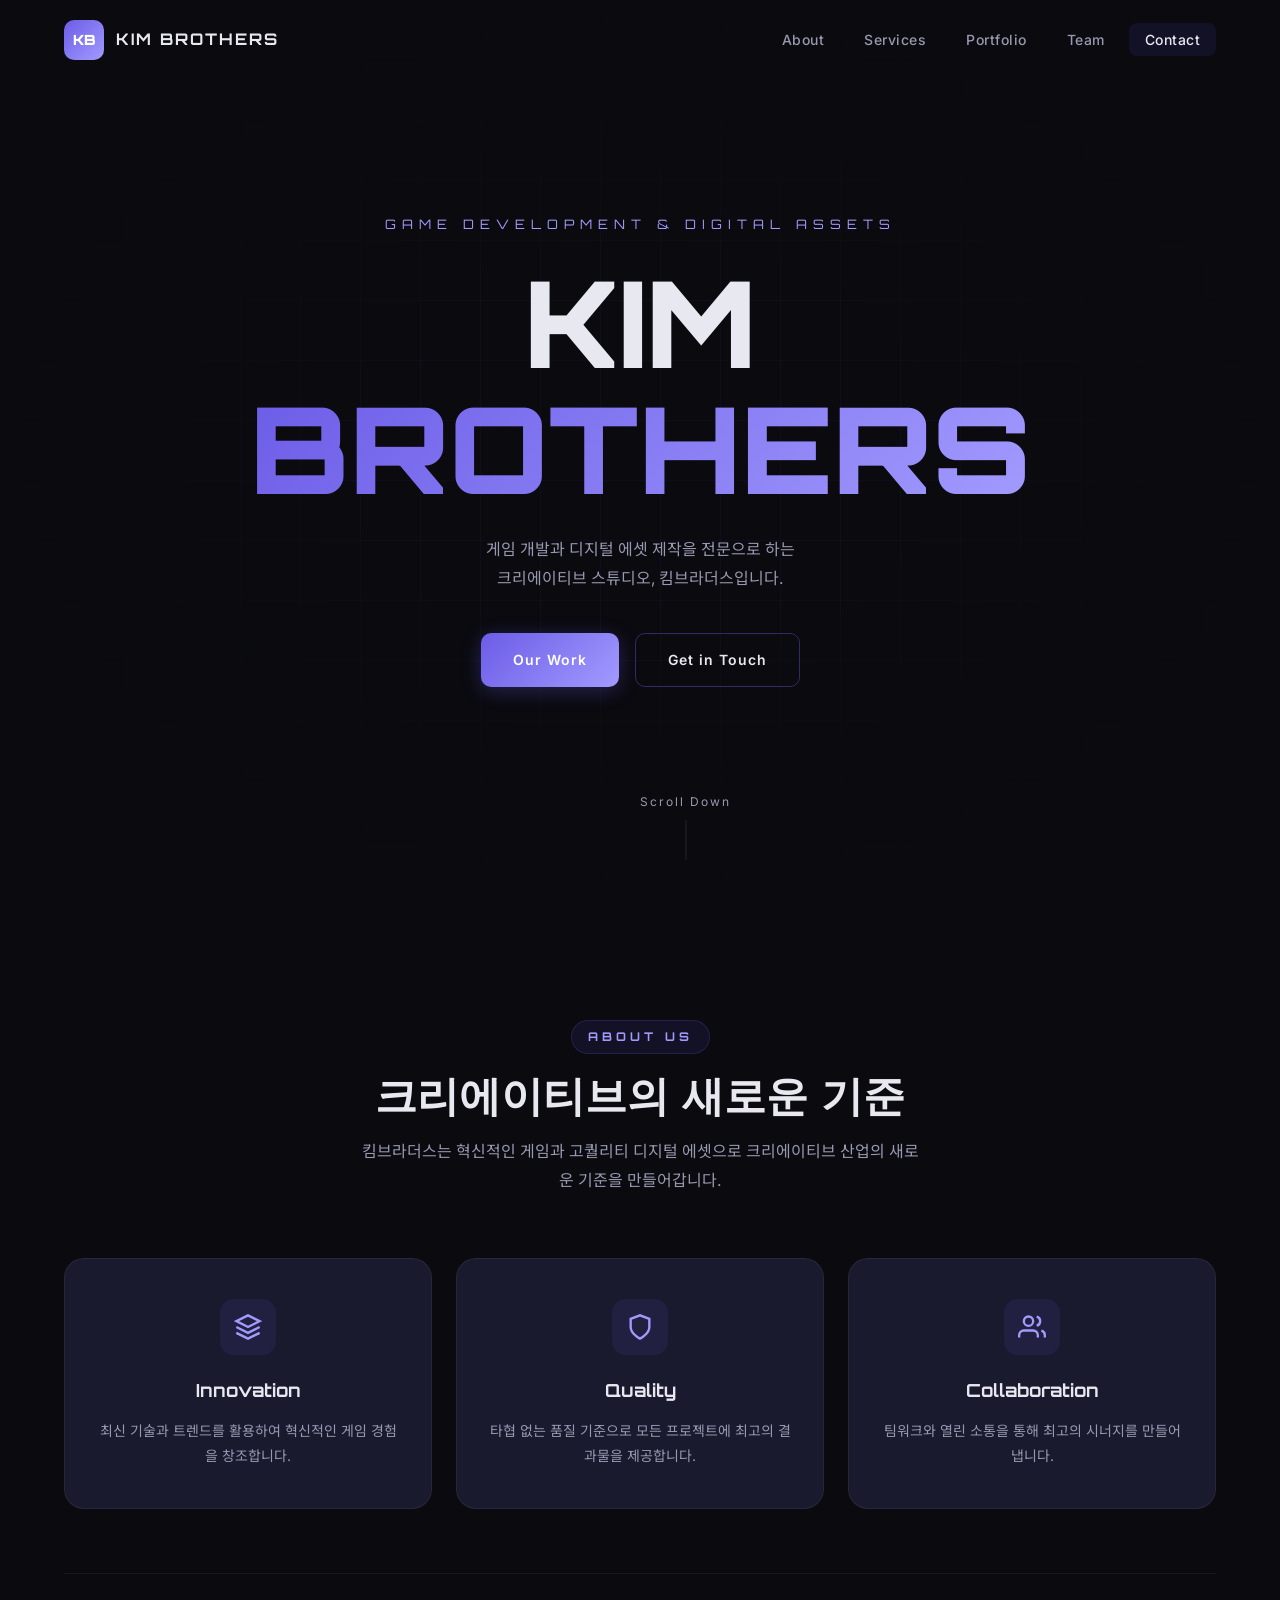
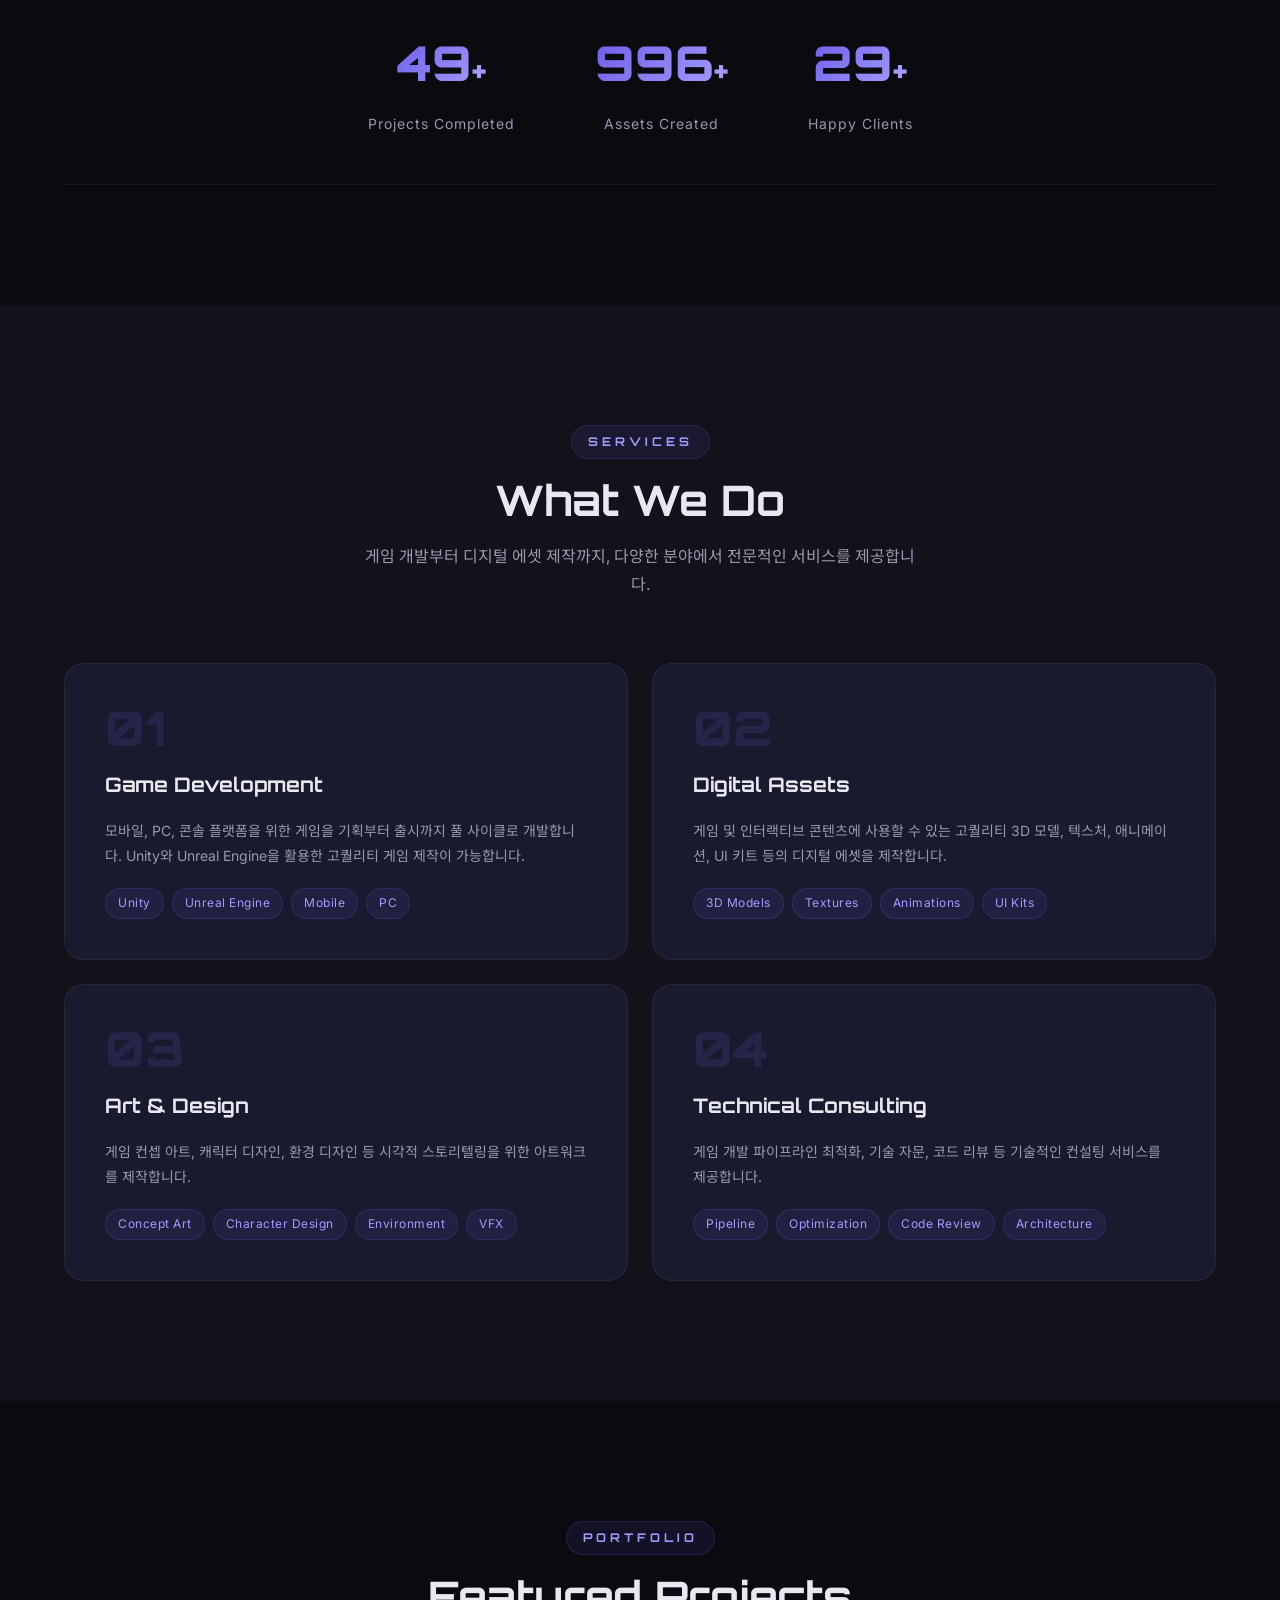
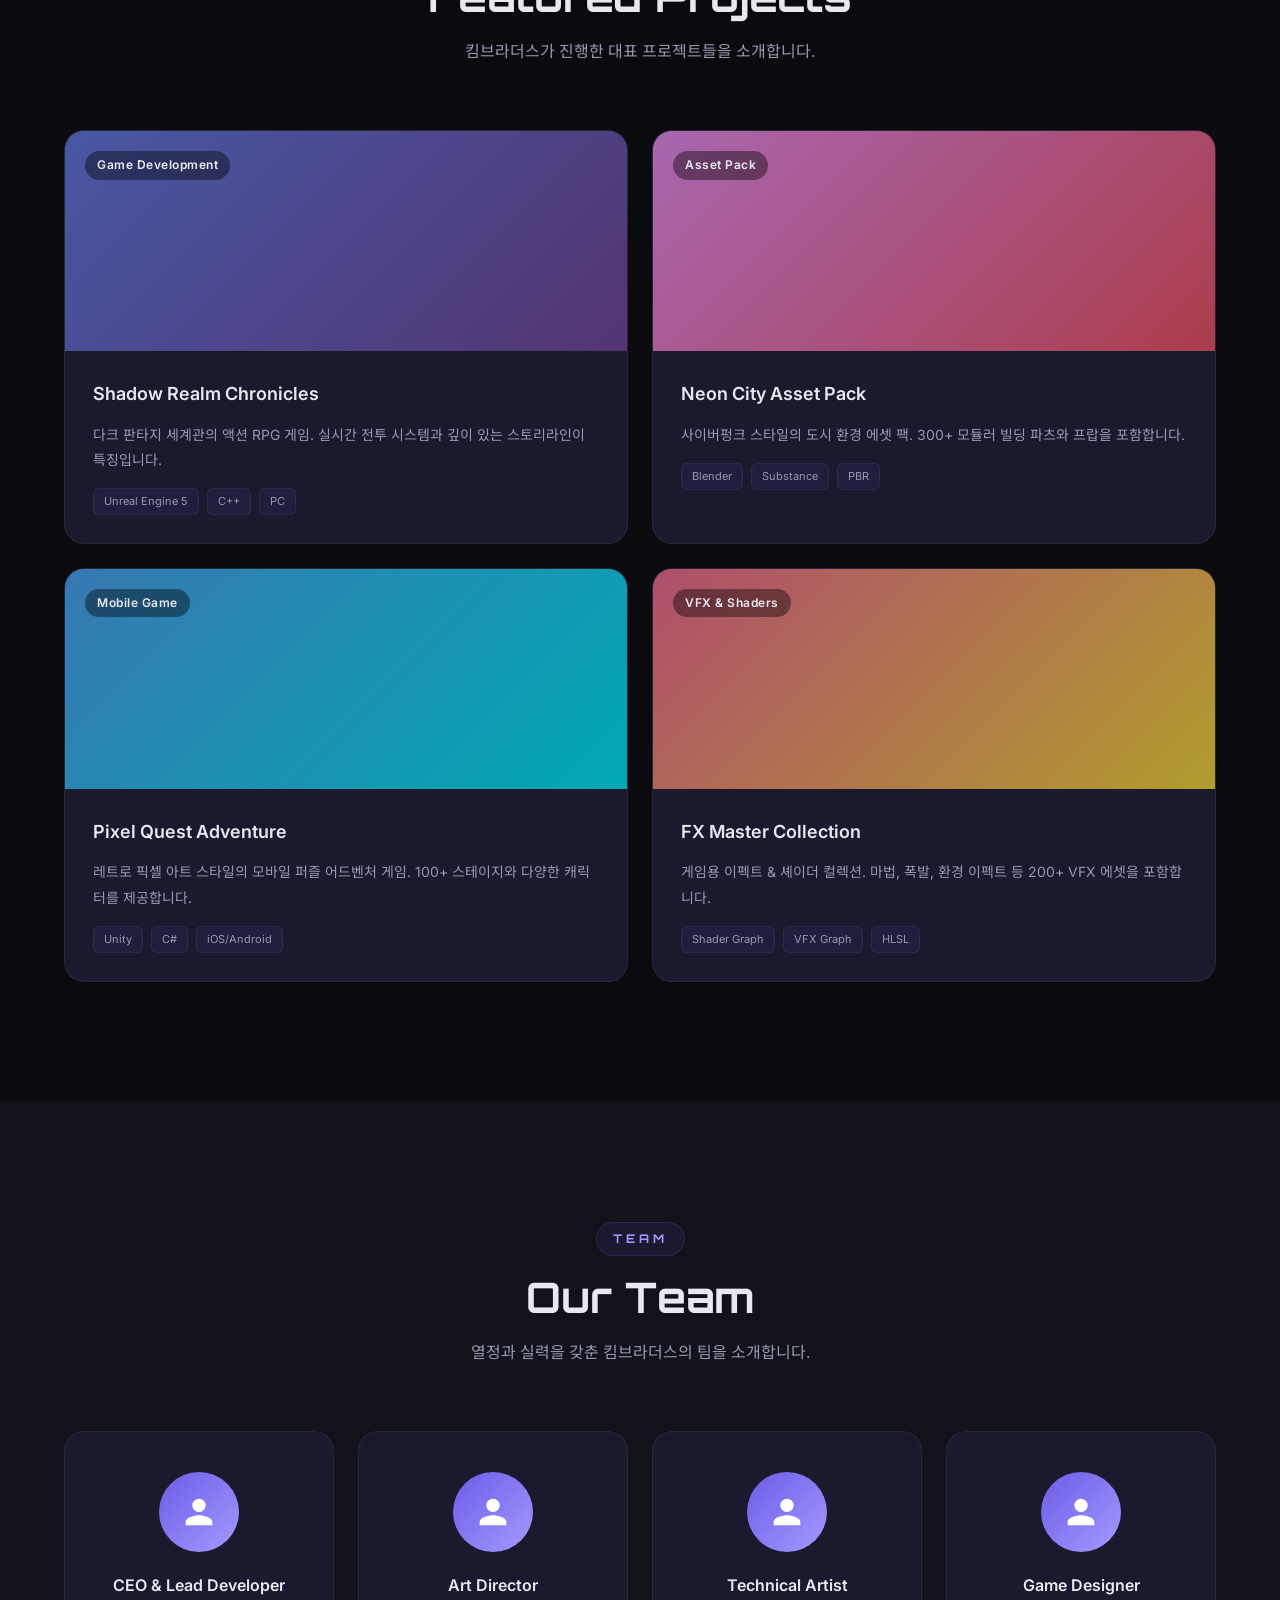
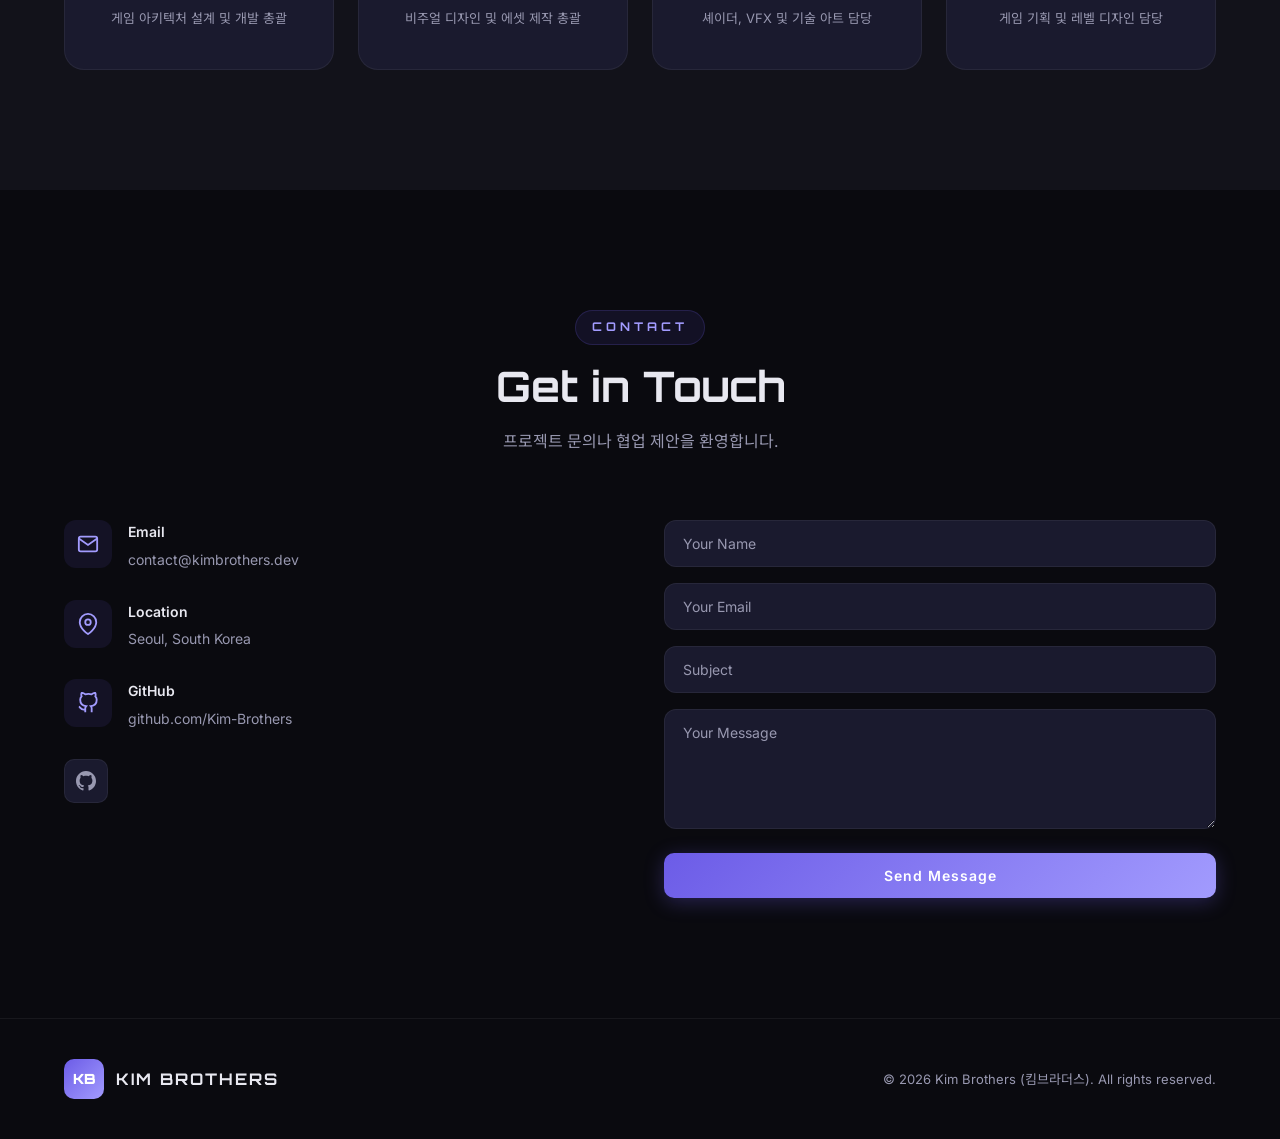
==== index.html @ 13356c89 "Initial commit: Kim Brothers company website Static website for Cloudflare Pages featuring hero, abo" ====
<!DOCTYPE html>
<html lang="ko">
<head>
    <meta charset="UTF-8">
    <meta name="viewport" content="width=device-width, initial-scale=1.0">
    <title>Kim Brothers | 킴브라더스 - Game Development & Digital Assets</title>
    <meta name="description" content="킴브라더스는 게임 개발과 디지털 에셋을 전문으로 하는 크리에이티브 스튜디오입니다.">
    <link rel="stylesheet" href="styles.css">
    <link rel="preconnect" href="https://fonts.googleapis.com">
    <link rel="preconnect" href="https://fonts.gstatic.com" crossorigin>
    <link href="https://fonts.googleapis.com/css2?family=Orbitron:wght@400;700;900&family=Noto+Sans+KR:wght@300;400;500;700&family=Inter:wght@300;400;500;600;700&display=swap" rel="stylesheet">
</head>
<body>
    <!-- Navigation -->
    <nav class="navbar" id="navbar">
        <div class="nav-container">
            <a href="#hero" class="nav-logo">
                <span class="logo-icon">KB</span>
                <span class="logo-text">KIM BROTHERS</span>
            </a>
            <ul class="nav-menu" id="nav-menu">
                <li><a href="#about" class="nav-link">About</a></li>
                <li><a href="#services" class="nav-link">Services</a></li>
                <li><a href="#portfolio" class="nav-link">Portfolio</a></li>
                <li><a href="#team" class="nav-link">Team</a></li>
                <li><a href="#contact" class="nav-link">Contact</a></li>
            </ul>
            <button class="nav-toggle" id="nav-toggle" aria-label="Toggle menu">
                <span></span>
                <span></span>
                <span></span>
            </button>
        </div>
    </nav>

    <!-- Hero Section -->
    <section class="hero" id="hero">
        <div class="hero-bg">
            <div class="hero-particles" id="particles"></div>
            <div class="hero-grid"></div>
        </div>
        <div class="hero-content">
            <p class="hero-subtitle">GAME DEVELOPMENT & DIGITAL ASSETS</p>
            <h1 class="hero-title">
                <span class="hero-title-line">KIM</span>
                <span class="hero-title-line accent">BROTHERS</span>
            </h1>
            <p class="hero-desc">게임 개발과 디지털 에셋 제작을 전문으로 하는<br>크리에이티브 스튜디오, 킴브라더스입니다.</p>
            <div class="hero-actions">
                <a href="#portfolio" class="btn btn-primary">Our Work</a>
                <a href="#contact" class="btn btn-outline">Get in Touch</a>
            </div>
        </div>
        <div class="hero-scroll">
            <span>Scroll Down</span>
            <div class="scroll-indicator"></div>
        </div>
    </section>

    <!-- About Section -->
    <section class="section about" id="about">
        <div class="container">
            <div class="section-header">
                <span class="section-tag">ABOUT US</span>
                <h2 class="section-title">크리에이티브의 새로운 기준</h2>
                <p class="section-desc">킴브라더스는 혁신적인 게임과 고퀄리티 디지털 에셋으로 크리에이티브 산업의 새로운 기준을 만들어갑니다.</p>
            </div>
            <div class="about-grid">
                <div class="about-card reveal">
                    <div class="about-icon">
                        <svg viewBox="0 0 24 24" fill="none" stroke="currentColor" stroke-width="2"><path d="M12 2L2 7l10 5 10-5-10-5zM2 17l10 5 10-5M2 12l10 5 10-5"/></svg>
                    </div>
                    <h3>Innovation</h3>
                    <p>최신 기술과 트렌드를 활용하여 혁신적인 게임 경험을 창조합니다.</p>
                </div>
                <div class="about-card reveal">
                    <div class="about-icon">
                        <svg viewBox="0 0 24 24" fill="none" stroke="currentColor" stroke-width="2"><path d="M12 22s8-4 8-10V5l-8-3-8 3v7c0 6 8 10 8 10z"/></svg>
                    </div>
                    <h3>Quality</h3>
                    <p>타협 없는 품질 기준으로 모든 프로젝트에 최고의 결과물을 제공합니다.</p>
                </div>
                <div class="about-card reveal">
                    <div class="about-icon">
                        <svg viewBox="0 0 24 24" fill="none" stroke="currentColor" stroke-width="2"><path d="M17 21v-2a4 4 0 0 0-4-4H5a4 4 0 0 0-4 4v2"/><circle cx="9" cy="7" r="4"/><path d="M23 21v-2a4 4 0 0 0-3-3.87"/><path d="M16 3.13a4 4 0 0 1 0 7.75"/></svg>
                    </div>
                    <h3>Collaboration</h3>
                    <p>팀워크와 열린 소통을 통해 최고의 시너지를 만들어냅니다.</p>
                </div>
            </div>
            <div class="about-stats reveal">
                <div class="stat">
                    <span class="stat-number" data-target="50">0</span><span class="stat-suffix">+</span>
                    <span class="stat-label">Projects Completed</span>
                </div>
                <div class="stat">
                    <span class="stat-number" data-target="1000">0</span><span class="stat-suffix">+</span>
                    <span class="stat-label">Assets Created</span>
                </div>
                <div class="stat">
                    <span class="stat-number" data-target="30">0</span><span class="stat-suffix">+</span>
                    <span class="stat-label">Happy Clients</span>
                </div>
            </div>
        </div>
    </section>

    <!-- Services Section -->
    <section class="section services" id="services">
        <div class="container">
            <div class="section-header">
                <span class="section-tag">SERVICES</span>
                <h2 class="section-title">What We Do</h2>
                <p class="section-desc">게임 개발부터 디지털 에셋 제작까지, 다양한 분야에서 전문적인 서비스를 제공합니다.</p>
            </div>
            <div class="services-grid">
                <div class="service-card reveal">
                    <div class="service-number">01</div>
                    <h3>Game Development</h3>
                    <p>모바일, PC, 콘솔 플랫폼을 위한 게임을 기획부터 출시까지 풀 사이클로 개발합니다. Unity와 Unreal Engine을 활용한 고퀄리티 게임 제작이 가능합니다.</p>
                    <ul class="service-tags">
                        <li>Unity</li>
                        <li>Unreal Engine</li>
                        <li>Mobile</li>
                        <li>PC</li>
                    </ul>
                </div>
                <div class="service-card reveal">
                    <div class="service-number">02</div>
                    <h3>Digital Assets</h3>
                    <p>게임 및 인터랙티브 콘텐츠에 사용할 수 있는 고퀄리티 3D 모델, 텍스처, 애니메이션, UI 키트 등의 디지털 에셋을 제작합니다.</p>
                    <ul class="service-tags">
                        <li>3D Models</li>
                        <li>Textures</li>
                        <li>Animations</li>
                        <li>UI Kits</li>
                    </ul>
                </div>
                <div class="service-card reveal">
                    <div class="service-number">03</div>
                    <h3>Art & Design</h3>
                    <p>게임 컨셉 아트, 캐릭터 디자인, 환경 디자인 등 시각적 스토리텔링을 위한 아트워크를 제작합니다.</p>
                    <ul class="service-tags">
                        <li>Concept Art</li>
                        <li>Character Design</li>
                        <li>Environment</li>
                        <li>VFX</li>
                    </ul>
                </div>
                <div class="service-card reveal">
                    <div class="service-number">04</div>
                    <h3>Technical Consulting</h3>
                    <p>게임 개발 파이프라인 최적화, 기술 자문, 코드 리뷰 등 기술적인 컨설팅 서비스를 제공합니다.</p>
                    <ul class="service-tags">
                        <li>Pipeline</li>
                        <li>Optimization</li>
                        <li>Code Review</li>
                        <li>Architecture</li>
                    </ul>
                </div>
            </div>
        </div>
    </section>

    <!-- Portfolio Section -->
    <section class="section portfolio" id="portfolio">
        <div class="container">
            <div class="section-header">
                <span class="section-tag">PORTFOLIO</span>
                <h2 class="section-title">Featured Projects</h2>
                <p class="section-desc">킴브라더스가 진행한 대표 프로젝트들을 소개합니다.</p>
            </div>
            <div class="portfolio-grid">
                <div class="portfolio-card reveal">
                    <div class="portfolio-image" style="background: linear-gradient(135deg, #667eea 0%, #764ba2 100%);">
                        <div class="portfolio-overlay">
                            <span class="portfolio-category">Game Development</span>
                        </div>
                    </div>
                    <div class="portfolio-info">
                        <h3>Shadow Realm Chronicles</h3>
                        <p>다크 판타지 세계관의 액션 RPG 게임. 실시간 전투 시스템과 깊이 있는 스토리라인이 특징입니다.</p>
                        <div class="portfolio-tech">
                            <span>Unreal Engine 5</span>
                            <span>C++</span>
                            <span>PC</span>
                        </div>
                    </div>
                </div>
                <div class="portfolio-card reveal">
                    <div class="portfolio-image" style="background: linear-gradient(135deg, #f093fb 0%, #f5576c 100%);">
                        <div class="portfolio-overlay">
                            <span class="portfolio-category">Asset Pack</span>
                        </div>
                    </div>
                    <div class="portfolio-info">
                        <h3>Neon City Asset Pack</h3>
                        <p>사이버펑크 스타일의 도시 환경 에셋 팩. 300+ 모듈러 빌딩 파츠와 프랍을 포함합니다.</p>
                        <div class="portfolio-tech">
                            <span>Blender</span>
                            <span>Substance</span>
                            <span>PBR</span>
                        </div>
                    </div>
                </div>
                <div class="portfolio-card reveal">
                    <div class="portfolio-image" style="background: linear-gradient(135deg, #4facfe 0%, #00f2fe 100%);">
                        <div class="portfolio-overlay">
                            <span class="portfolio-category">Mobile Game</span>
                        </div>
                    </div>
                    <div class="portfolio-info">
                        <h3>Pixel Quest Adventure</h3>
                        <p>레트로 픽셀 아트 스타일의 모바일 퍼즐 어드벤처 게임. 100+ 스테이지와 다양한 캐릭터를 제공합니다.</p>
                        <div class="portfolio-tech">
                            <span>Unity</span>
                            <span>C#</span>
                            <span>iOS/Android</span>
                        </div>
                    </div>
                </div>
                <div class="portfolio-card reveal">
                    <div class="portfolio-image" style="background: linear-gradient(135deg, #fa709a 0%, #fee140 100%);">
                        <div class="portfolio-overlay">
                            <span class="portfolio-category">VFX & Shaders</span>
                        </div>
                    </div>
                    <div class="portfolio-info">
                        <h3>FX Master Collection</h3>
                        <p>게임용 이펙트 & 셰이더 컬렉션. 마법, 폭발, 환경 이펙트 등 200+ VFX 에셋을 포함합니다.</p>
                        <div class="portfolio-tech">
                            <span>Shader Graph</span>
                            <span>VFX Graph</span>
                            <span>HLSL</span>
                        </div>
                    </div>
                </div>
            </div>
        </div>
    </section>

    <!-- Team Section -->
    <section class="section team" id="team">
        <div class="container">
            <div class="section-header">
                <span class="section-tag">TEAM</span>
                <h2 class="section-title">Our Team</h2>
                <p class="section-desc">열정과 실력을 갖춘 킴브라더스의 팀을 소개합니다.</p>
            </div>
            <div class="team-grid">
                <div class="team-card reveal">
                    <div class="team-avatar">
                        <div class="avatar-placeholder">
                            <svg viewBox="0 0 24 24" fill="currentColor"><path d="M12 12c2.21 0 4-1.79 4-4s-1.79-4-4-4-4 1.79-4 4 1.79 4 4 4zm0 2c-2.67 0-8 1.34-8 4v2h16v-2c0-2.66-5.33-4-8-4z"/></svg>
                        </div>
                    </div>
                    <h3>CEO & Lead Developer</h3>
                    <p class="team-role">게임 아키텍처 설계 및 개발 총괄</p>
                </div>
                <div class="team-card reveal">
                    <div class="team-avatar">
                        <div class="avatar-placeholder">
                            <svg viewBox="0 0 24 24" fill="currentColor"><path d="M12 12c2.21 0 4-1.79 4-4s-1.79-4-4-4-4 1.79-4 4 1.79 4 4 4zm0 2c-2.67 0-8 1.34-8 4v2h16v-2c0-2.66-5.33-4-8-4z"/></svg>
                        </div>
                    </div>
                    <h3>Art Director</h3>
                    <p class="team-role">비주얼 디자인 및 에셋 제작 총괄</p>
                </div>
                <div class="team-card reveal">
                    <div class="team-avatar">
                        <div class="avatar-placeholder">
                            <svg viewBox="0 0 24 24" fill="currentColor"><path d="M12 12c2.21 0 4-1.79 4-4s-1.79-4-4-4-4 1.79-4 4 1.79 4 4 4zm0 2c-2.67 0-8 1.34-8 4v2h16v-2c0-2.66-5.33-4-8-4z"/></svg>
                        </div>
                    </div>
                    <h3>Technical Artist</h3>
                    <p class="team-role">셰이더, VFX 및 기술 아트 담당</p>
                </div>
                <div class="team-card reveal">
                    <div class="team-avatar">
                        <div class="avatar-placeholder">
                            <svg viewBox="0 0 24 24" fill="currentColor"><path d="M12 12c2.21 0 4-1.79 4-4s-1.79-4-4-4-4 1.79-4 4 1.79 4 4 4zm0 2c-2.67 0-8 1.34-8 4v2h16v-2c0-2.66-5.33-4-8-4z"/></svg>
                        </div>
                    </div>
                    <h3>Game Designer</h3>
                    <p class="team-role">게임 기획 및 레벨 디자인 담당</p>
                </div>
            </div>
        </div>
    </section>

    <!-- Contact Section -->
    <section class="section contact" id="contact">
        <div class="container">
            <div class="section-header">
                <span class="section-tag">CONTACT</span>
                <h2 class="section-title">Get in Touch</h2>
                <p class="section-desc">프로젝트 문의나 협업 제안을 환영합니다.</p>
            </div>
            <div class="contact-grid">
                <div class="contact-info reveal">
                    <div class="contact-item">
                        <div class="contact-icon">
                            <svg viewBox="0 0 24 24" fill="none" stroke="currentColor" stroke-width="2"><path d="M4 4h16c1.1 0 2 .9 2 2v12c0 1.1-.9 2-2 2H4c-1.1 0-2-.9-2-2V6c0-1.1.9-2 2-2z"/><polyline points="22,6 12,13 2,6"/></svg>
                        </div>
                        <div>
                            <h4>Email</h4>
                            <p>contact@kimbrothers.dev</p>
                        </div>
                    </div>
                    <div class="contact-item">
                        <div class="contact-icon">
                            <svg viewBox="0 0 24 24" fill="none" stroke="currentColor" stroke-width="2"><path d="M21 10c0 7-9 13-9 13s-9-6-9-13a9 9 0 0 1 18 0z"/><circle cx="12" cy="10" r="3"/></svg>
                        </div>
                        <div>
                            <h4>Location</h4>
                            <p>Seoul, South Korea</p>
                        </div>
                    </div>
                    <div class="contact-item">
                        <div class="contact-icon">
                            <svg viewBox="0 0 24 24" fill="none" stroke="currentColor" stroke-width="2"><path d="M9 19c-5 1.5-5-2.5-7-3m14 6v-3.87a3.37 3.37 0 0 0-.94-2.61c3.14-.35 6.44-1.54 6.44-7A5.44 5.44 0 0 0 20 4.77 5.07 5.07 0 0 0 19.91 1S18.73.65 16 2.48a13.38 13.38 0 0 0-7 0C6.27.65 5.09 1 5.09 1A5.07 5.07 0 0 0 5 4.77a5.44 5.44 0 0 0-1.5 3.78c0 5.42 3.3 6.61 6.44 7A3.37 3.37 0 0 0 9 18.13V22"/></svg>
                        </div>
                        <div>
                            <h4>GitHub</h4>
                            <p>github.com/Kim-Brothers</p>
                        </div>
                    </div>
                    <div class="contact-socials">
                        <a href="https://github.com/Kim-Brothers" target="_blank" rel="noopener noreferrer" class="social-link" aria-label="GitHub">
                            <svg viewBox="0 0 24 24" fill="currentColor"><path d="M12 0c-6.626 0-12 5.373-12 12 0 5.302 3.438 9.8 8.207 11.387.599.111.793-.261.793-.577v-2.234c-3.338.726-4.033-1.416-4.033-1.416-.546-1.387-1.333-1.756-1.333-1.756-1.089-.745.083-.729.083-.729 1.205.084 1.839 1.237 1.839 1.237 1.07 1.834 2.807 1.304 3.492.997.107-.775.418-1.305.762-1.604-2.665-.305-5.467-1.334-5.467-5.931 0-1.311.469-2.381 1.236-3.221-.124-.303-.535-1.524.117-3.176 0 0 1.008-.322 3.301 1.23.957-.266 1.983-.399 3.003-.404 1.02.005 2.047.138 3.006.404 2.291-1.552 3.297-1.23 3.297-1.23.653 1.653.242 2.874.118 3.176.77.84 1.235 1.911 1.235 3.221 0 4.609-2.807 5.624-5.479 5.921.43.372.823 1.102.823 2.222v3.293c0 .319.192.694.801.576 4.765-1.589 8.199-6.086 8.199-11.386 0-6.627-5.373-12-12-12z"/></svg>
                        </a>
                    </div>
                </div>
                <form class="contact-form reveal" id="contact-form">
                    <div class="form-group">
                        <input type="text" id="name" placeholder="Your Name" required>
                    </div>
                    <div class="form-group">
                        <input type="email" id="email" placeholder="Your Email" required>
                    </div>
                    <div class="form-group">
                        <input type="text" id="subject" placeholder="Subject">
                    </div>
                    <div class="form-group">
                        <textarea id="message" rows="5" placeholder="Your Message" required></textarea>
                    </div>
                    <button type="submit" class="btn btn-primary btn-full">Send Message</button>
                </form>
            </div>
        </div>
    </section>

    <!-- Footer -->
    <footer class="footer">
        <div class="container">
            <div class="footer-content">
                <div class="footer-brand">
                    <span class="logo-icon">KB</span>
                    <span class="logo-text">KIM BROTHERS</span>
                </div>
                <p class="footer-copy">&copy; 2026 Kim Brothers (킴브라더스). All rights reserved.</p>
            </div>
        </div>
    </footer>

    <script src="script.js"></script>
</body>
</html>
---- styles.css ----
/* ===== CSS Variables ===== */
:root {
    --bg-primary: #0a0a0f;
    --bg-secondary: #12121a;
    --bg-card: #1a1a2e;
    --bg-card-hover: #1f1f35;
    --text-primary: #e8e8f0;
    --text-secondary: #9898b0;
    --text-muted: #6868880;
    --accent: #6c5ce7;
    --accent-light: #a29bfe;
    --accent-glow: rgba(108, 92, 231, 0.3);
    --gradient-1: linear-gradient(135deg, #6c5ce7, #a29bfe);
    --gradient-2: linear-gradient(135deg, #fd79a8, #e17055);
    --border: rgba(255, 255, 255, 0.06);
    --border-hover: rgba(108, 92, 231, 0.4);
    --radius: 12px;
    --radius-lg: 20px;
    --transition: 0.3s cubic-bezier(0.4, 0, 0.2, 1);
    --font-display: 'Orbitron', sans-serif;
    --font-body: 'Inter', 'Noto Sans KR', sans-serif;
}

/* ===== Reset & Base ===== */
*, *::before, *::after {
    margin: 0;
    padding: 0;
    box-sizing: border-box;
}

html {
    scroll-behavior: smooth;
    scroll-padding-top: 80px;
}

body {
    font-family: var(--font-body);
    background: var(--bg-primary);
    color: var(--text-primary);
    line-height: 1.7;
    overflow-x: hidden;
    -webkit-font-smoothing: antialiased;
}

a {
    color: inherit;
    text-decoration: none;
}

ul {
    list-style: none;
}

img {
    max-width: 100%;
    display: block;
}

.container {
    max-width: 1200px;
    margin: 0 auto;
    padding: 0 24px;
}

/* ===== Navigation ===== */
.navbar {
    position: fixed;
    top: 0;
    left: 0;
    width: 100%;
    z-index: 1000;
    padding: 20px 0;
    transition: var(--transition);
}

.navbar.scrolled {
    background: rgba(10, 10, 15, 0.9);
    backdrop-filter: blur(20px);
    -webkit-backdrop-filter: blur(20px);
    padding: 12px 0;
    border-bottom: 1px solid var(--border);
}

.nav-container {
    max-width: 1200px;
    margin: 0 auto;
    padding: 0 24px;
    display: flex;
    align-items: center;
    justify-content: space-between;
}

.nav-logo {
    display: flex;
    align-items: center;
    gap: 12px;
    z-index: 1001;
}

.logo-icon {
    display: inline-flex;
    align-items: center;
    justify-content: center;
    width: 40px;
    height: 40px;
    background: var(--gradient-1);
    border-radius: 10px;
    font-family: var(--font-display);
    font-weight: 900;
    font-size: 14px;
    color: #fff;
}

.logo-text {
    font-family: var(--font-display);
    font-weight: 700;
    font-size: 16px;
    letter-spacing: 2px;
}

.nav-menu {
    display: flex;
    gap: 8px;
}

.nav-link {
    padding: 8px 16px;
    font-size: 14px;
    font-weight: 500;
    color: var(--text-secondary);
    border-radius: 8px;
    transition: var(--transition);
    letter-spacing: 0.5px;
}

.nav-link:hover,
.nav-link.active {
    color: var(--text-primary);
    background: rgba(108, 92, 231, 0.1);
}

.nav-toggle {
    display: none;
    flex-direction: column;
    gap: 5px;
    background: none;
    border: none;
    cursor: pointer;
    padding: 4px;
    z-index: 1001;
}

.nav-toggle span {
    width: 24px;
    height: 2px;
    background: var(--text-primary);
    border-radius: 2px;
    transition: var(--transition);
}

.nav-toggle.active span:nth-child(1) {
    transform: rotate(45deg) translate(5px, 5px);
}

.nav-toggle.active span:nth-child(2) {
    opacity: 0;
}

.nav-toggle.active span:nth-child(3) {
    transform: rotate(-45deg) translate(5px, -5px);
}

/* ===== Hero ===== */
.hero {
    position: relative;
    min-height: 100vh;
    display: flex;
    align-items: center;
    justify-content: center;
    overflow: hidden;
}

.hero-bg {
    position: absolute;
    inset: 0;
    z-index: 0;
}

.hero-grid {
    position: absolute;
    inset: 0;
    background-image:
        linear-gradient(rgba(108, 92, 231, 0.05) 1px, transparent 1px),
        linear-gradient(90deg, rgba(108, 92, 231, 0.05) 1px, transparent 1px);
    background-size: 60px 60px;
    mask-image: radial-gradient(ellipse at center, black 30%, transparent 70%);
    -webkit-mask-image: radial-gradient(ellipse at center, black 30%, transparent 70%);
}

.hero-particles {
    position: absolute;
    inset: 0;
}

.particle {
    position: absolute;
    width: 4px;
    height: 4px;
    background: var(--accent);
    border-radius: 50%;
    opacity: 0;
    animation: particleFloat 6s infinite;
}

@keyframes particleFloat {
    0% { opacity: 0; transform: translateY(0) scale(0); }
    20% { opacity: 0.8; transform: scale(1); }
    100% { opacity: 0; transform: translateY(-200px) scale(0); }
}

.hero-content {
    position: relative;
    z-index: 1;
    text-align: center;
    padding: 0 24px;
}

.hero-subtitle {
    font-family: var(--font-display);
    font-size: 13px;
    font-weight: 400;
    letter-spacing: 6px;
    color: var(--accent-light);
    margin-bottom: 24px;
    opacity: 0;
    animation: fadeInUp 0.8s 0.2s forwards;
}

.hero-title {
    font-family: var(--font-display);
    font-size: clamp(48px, 10vw, 120px);
    font-weight: 900;
    line-height: 1.05;
    margin-bottom: 24px;
    opacity: 0;
    animation: fadeInUp 0.8s 0.4s forwards;
}

.hero-title-line {
    display: block;
}

.hero-title-line.accent {
    background: var(--gradient-1);
    -webkit-background-clip: text;
    -webkit-text-fill-color: transparent;
    background-clip: text;
}

.hero-desc {
    font-size: 16px;
    color: var(--text-secondary);
    line-height: 1.8;
    max-width: 480px;
    margin: 0 auto 40px;
    opacity: 0;
    animation: fadeInUp 0.8s 0.6s forwards;
}

.hero-actions {
    display: flex;
    gap: 16px;
    justify-content: center;
    flex-wrap: wrap;
    opacity: 0;
    animation: fadeInUp 0.8s 0.8s forwards;
}

.hero-scroll {
    position: absolute;
    bottom: 40px;
    left: 50%;
    transform: translateX(-50%);
    display: flex;
    flex-direction: column;
    align-items: center;
    gap: 8px;
    font-size: 12px;
    letter-spacing: 2px;
    color: var(--text-secondary);
    opacity: 0;
    animation: fadeInUp 0.8s 1s forwards;
}

.scroll-indicator {
    width: 2px;
    height: 40px;
    background: var(--border);
    border-radius: 2px;
    position: relative;
    overflow: hidden;
}

.scroll-indicator::after {
    content: '';
    position: absolute;
    top: -100%;
    width: 100%;
    height: 50%;
    background: var(--accent);
    border-radius: 2px;
    animation: scrollDown 2s infinite;
}

@keyframes scrollDown {
    0% { top: -50%; }
    100% { top: 100%; }
}

@keyframes fadeInUp {
    from { opacity: 0; transform: translateY(30px); }
    to { opacity: 1; transform: translateY(0); }
}

/* ===== Buttons ===== */
.btn {
    display: inline-flex;
    align-items: center;
    justify-content: center;
    padding: 14px 32px;
    font-size: 14px;
    font-weight: 600;
    letter-spacing: 1px;
    border-radius: 10px;
    border: none;
    cursor: pointer;
    transition: var(--transition);
    font-family: var(--font-body);
}

.btn-primary {
    background: var(--gradient-1);
    color: #fff;
    box-shadow: 0 4px 20px var(--accent-glow);
}

.btn-primary:hover {
    transform: translateY(-2px);
    box-shadow: 0 8px 30px var(--accent-glow);
}

.btn-outline {
    background: transparent;
    color: var(--text-primary);
    border: 1px solid var(--border-hover);
}

.btn-outline:hover {
    background: rgba(108, 92, 231, 0.1);
    transform: translateY(-2px);
}

.btn-full {
    width: 100%;
}

/* ===== Sections ===== */
.section {
    padding: 120px 0;
}

.section-header {
    text-align: center;
    margin-bottom: 64px;
}

.section-tag {
    display: inline-block;
    font-family: var(--font-display);
    font-size: 12px;
    font-weight: 700;
    letter-spacing: 4px;
    color: var(--accent-light);
    margin-bottom: 16px;
    padding: 6px 16px;
    background: rgba(108, 92, 231, 0.1);
    border-radius: 20px;
    border: 1px solid rgba(108, 92, 231, 0.2);
}

.section-title {
    font-family: var(--font-display);
    font-size: clamp(28px, 4vw, 42px);
    font-weight: 700;
    margin-bottom: 16px;
    line-height: 1.2;
}

.section-desc {
    font-size: 16px;
    color: var(--text-secondary);
    max-width: 560px;
    margin: 0 auto;
    line-height: 1.8;
}

/* ===== About ===== */
.about-grid {
    display: grid;
    grid-template-columns: repeat(3, 1fr);
    gap: 24px;
    margin-bottom: 64px;
}

.about-card {
    background: var(--bg-card);
    border: 1px solid var(--border);
    border-radius: var(--radius-lg);
    padding: 40px 32px;
    text-align: center;
    transition: var(--transition);
}

.about-card:hover {
    background: var(--bg-card-hover);
    border-color: var(--border-hover);
    transform: translateY(-4px);
}

.about-icon {
    width: 56px;
    height: 56px;
    margin: 0 auto 20px;
    display: flex;
    align-items: center;
    justify-content: center;
    background: rgba(108, 92, 231, 0.1);
    border-radius: 14px;
    color: var(--accent-light);
}

.about-icon svg {
    width: 28px;
    height: 28px;
}

.about-card h3 {
    font-family: var(--font-display);
    font-size: 18px;
    margin-bottom: 12px;
}

.about-card p {
    font-size: 14px;
    color: var(--text-secondary);
    line-height: 1.8;
}

.about-stats {
    display: flex;
    justify-content: center;
    gap: 80px;
    padding: 48px 0;
    border-top: 1px solid var(--border);
    border-bottom: 1px solid var(--border);
}

.stat {
    text-align: center;
}

.stat-number {
    font-family: var(--font-display);
    font-size: 48px;
    font-weight: 900;
    background: var(--gradient-1);
    -webkit-background-clip: text;
    -webkit-text-fill-color: transparent;
    background-clip: text;
}

.stat-suffix {
    font-family: var(--font-display);
    font-size: 32px;
    font-weight: 700;
    color: var(--accent-light);
}

.stat-label {
    display: block;
    margin-top: 8px;
    font-size: 14px;
    color: var(--text-secondary);
    letter-spacing: 1px;
}

/* ===== Services ===== */
.services {
    background: var(--bg-secondary);
}

.services-grid {
    display: grid;
    grid-template-columns: repeat(2, 1fr);
    gap: 24px;
}

.service-card {
    background: var(--bg-card);
    border: 1px solid var(--border);
    border-radius: var(--radius-lg);
    padding: 40px;
    transition: var(--transition);
    position: relative;
    overflow: hidden;
}

.service-card::before {
    content: '';
    position: absolute;
    top: 0;
    left: 0;
    width: 100%;
    height: 3px;
    background: var(--gradient-1);
    transform: scaleX(0);
    transform-origin: left;
    transition: transform 0.5s cubic-bezier(0.4, 0, 0.2, 1);
}

.service-card:hover::before {
    transform: scaleX(1);
}

.service-card:hover {
    background: var(--bg-card-hover);
    border-color: var(--border-hover);
    transform: translateY(-4px);
}

.service-number {
    font-family: var(--font-display);
    font-size: 48px;
    font-weight: 900;
    color: rgba(108, 92, 231, 0.15);
    margin-bottom: 16px;
    line-height: 1;
}

.service-card h3 {
    font-family: var(--font-display);
    font-size: 20px;
    margin-bottom: 16px;
}

.service-card p {
    font-size: 14px;
    color: var(--text-secondary);
    line-height: 1.8;
    margin-bottom: 20px;
}

.service-tags {
    display: flex;
    flex-wrap: wrap;
    gap: 8px;
}

.service-tags li {
    font-size: 12px;
    padding: 4px 12px;
    background: rgba(108, 92, 231, 0.1);
    border: 1px solid rgba(108, 92, 231, 0.2);
    border-radius: 20px;
    color: var(--accent-light);
    letter-spacing: 0.5px;
}

/* ===== Portfolio ===== */
.portfolio-grid {
    display: grid;
    grid-template-columns: repeat(2, 1fr);
    gap: 24px;
}

.portfolio-card {
    background: var(--bg-card);
    border: 1px solid var(--border);
    border-radius: var(--radius-lg);
    overflow: hidden;
    transition: var(--transition);
}

.portfolio-card:hover {
    border-color: var(--border-hover);
    transform: translateY(-4px);
}

.portfolio-image {
    height: 220px;
    position: relative;
    display: flex;
    align-items: center;
    justify-content: center;
}

.portfolio-overlay {
    position: absolute;
    inset: 0;
    background: rgba(0, 0, 0, 0.3);
    display: flex;
    align-items: flex-start;
    justify-content: flex-start;
    padding: 20px;
}

.portfolio-category {
    font-size: 12px;
    font-weight: 600;
    padding: 4px 12px;
    background: rgba(0, 0, 0, 0.4);
    backdrop-filter: blur(8px);
    border-radius: 20px;
    letter-spacing: 0.5px;
}

.portfolio-info {
    padding: 28px;
}

.portfolio-info h3 {
    font-size: 18px;
    font-weight: 600;
    margin-bottom: 12px;
}

.portfolio-info p {
    font-size: 14px;
    color: var(--text-secondary);
    line-height: 1.8;
    margin-bottom: 16px;
}

.portfolio-tech {
    display: flex;
    flex-wrap: wrap;
    gap: 8px;
}

.portfolio-tech span {
    font-size: 11px;
    padding: 3px 10px;
    background: rgba(108, 92, 231, 0.08);
    border: 1px solid var(--border);
    border-radius: 6px;
    color: var(--text-secondary);
}

/* ===== Team ===== */
.team {
    background: var(--bg-secondary);
}

.team-grid {
    display: grid;
    grid-template-columns: repeat(4, 1fr);
    gap: 24px;
}

.team-card {
    background: var(--bg-card);
    border: 1px solid var(--border);
    border-radius: var(--radius-lg);
    padding: 40px 24px;
    text-align: center;
    transition: var(--transition);
}

.team-card:hover {
    border-color: var(--border-hover);
    transform: translateY(-4px);
}

.team-avatar {
    margin-bottom: 20px;
}

.avatar-placeholder {
    width: 80px;
    height: 80px;
    margin: 0 auto;
    background: var(--gradient-1);
    border-radius: 50%;
    display: flex;
    align-items: center;
    justify-content: center;
    color: #fff;
}

.avatar-placeholder svg {
    width: 40px;
    height: 40px;
}

.team-card h3 {
    font-size: 16px;
    font-weight: 600;
    margin-bottom: 8px;
}

.team-role {
    font-size: 13px;
    color: var(--text-secondary);
}

/* ===== Contact ===== */
.contact-grid {
    display: grid;
    grid-template-columns: 1fr 1fr;
    gap: 48px;
    align-items: start;
}

.contact-item {
    display: flex;
    gap: 16px;
    align-items: flex-start;
    margin-bottom: 28px;
}

.contact-icon {
    width: 48px;
    height: 48px;
    min-width: 48px;
    display: flex;
    align-items: center;
    justify-content: center;
    background: rgba(108, 92, 231, 0.1);
    border-radius: 12px;
    color: var(--accent-light);
}

.contact-icon svg {
    width: 22px;
    height: 22px;
}

.contact-item h4 {
    font-size: 14px;
    font-weight: 600;
    margin-bottom: 4px;
}

.contact-item p {
    font-size: 14px;
    color: var(--text-secondary);
}

.contact-socials {
    display: flex;
    gap: 12px;
    margin-top: 16px;
}

.social-link {
    width: 44px;
    height: 44px;
    display: flex;
    align-items: center;
    justify-content: center;
    background: var(--bg-card);
    border: 1px solid var(--border);
    border-radius: 10px;
    color: var(--text-secondary);
    transition: var(--transition);
}

.social-link:hover {
    color: var(--accent-light);
    border-color: var(--border-hover);
    background: rgba(108, 92, 231, 0.1);
}

.social-link svg {
    width: 20px;
    height: 20px;
}

.contact-form {
    display: flex;
    flex-direction: column;
    gap: 16px;
}

.form-group input,
.form-group textarea {
    width: 100%;
    padding: 14px 18px;
    background: var(--bg-card);
    border: 1px solid var(--border);
    border-radius: var(--radius);
    color: var(--text-primary);
    font-family: var(--font-body);
    font-size: 14px;
    transition: var(--transition);
    outline: none;
}

.form-group input::placeholder,
.form-group textarea::placeholder {
    color: var(--text-secondary);
}

.form-group input:focus,
.form-group textarea:focus {
    border-color: var(--accent);
    box-shadow: 0 0 0 3px var(--accent-glow);
}

.form-group textarea {
    resize: vertical;
    min-height: 120px;
}

/* ===== Footer ===== */
.footer {
    padding: 40px 0;
    border-top: 1px solid var(--border);
}

.footer-content {
    display: flex;
    align-items: center;
    justify-content: space-between;
}

.footer-brand {
    display: flex;
    align-items: center;
    gap: 12px;
}

.footer-copy {
    font-size: 13px;
    color: var(--text-secondary);
}

/* ===== Scroll Reveal ===== */
.reveal {
    opacity: 0;
    transform: translateY(30px);
    transition: opacity 0.6s ease, transform 0.6s ease;
}

.reveal.visible {
    opacity: 1;
    transform: translateY(0);
}

/* ===== Responsive ===== */
@media (max-width: 1024px) {
    .about-grid {
        grid-template-columns: repeat(3, 1fr);
    }

    .services-grid {
        grid-template-columns: repeat(2, 1fr);
    }

    .team-grid {
        grid-template-columns: repeat(2, 1fr);
    }
}

@media (max-width: 768px) {
    .nav-menu {
        position: fixed;
        top: 0;
        right: -100%;
        width: 280px;
        height: 100vh;
        background: var(--bg-secondary);
        flex-direction: column;
        padding: 100px 32px 32px;
        gap: 4px;
        transition: right 0.4s cubic-bezier(0.4, 0, 0.2, 1);
        border-left: 1px solid var(--border);
    }

    .nav-menu.active {
        right: 0;
    }

    .nav-toggle {
        display: flex;
    }

    .hero-title {
        font-size: clamp(40px, 12vw, 80px);
    }

    .hero-subtitle {
        font-size: 11px;
        letter-spacing: 4px;
    }

    .section {
        padding: 80px 0;
    }

    .about-grid {
        grid-template-columns: 1fr;
        gap: 16px;
    }

    .about-stats {
        flex-direction: column;
        gap: 32px;
    }

    .services-grid {
        grid-template-columns: 1fr;
    }

    .portfolio-grid {
        grid-template-columns: 1fr;
    }

    .team-grid {
        grid-template-columns: repeat(2, 1fr);
    }

    .contact-grid {
        grid-template-columns: 1fr;
        gap: 40px;
    }

    .footer-content {
        flex-direction: column;
        gap: 16px;
        text-align: center;
    }
}

@media (max-width: 480px) {
    .team-grid {
        grid-template-columns: 1fr;
    }

    .stat-number {
        font-size: 36px;
    }

    .hero-actions {
        flex-direction: column;
        align-items: center;
    }

    .btn {
        width: 100%;
        max-width: 280px;
    }
}
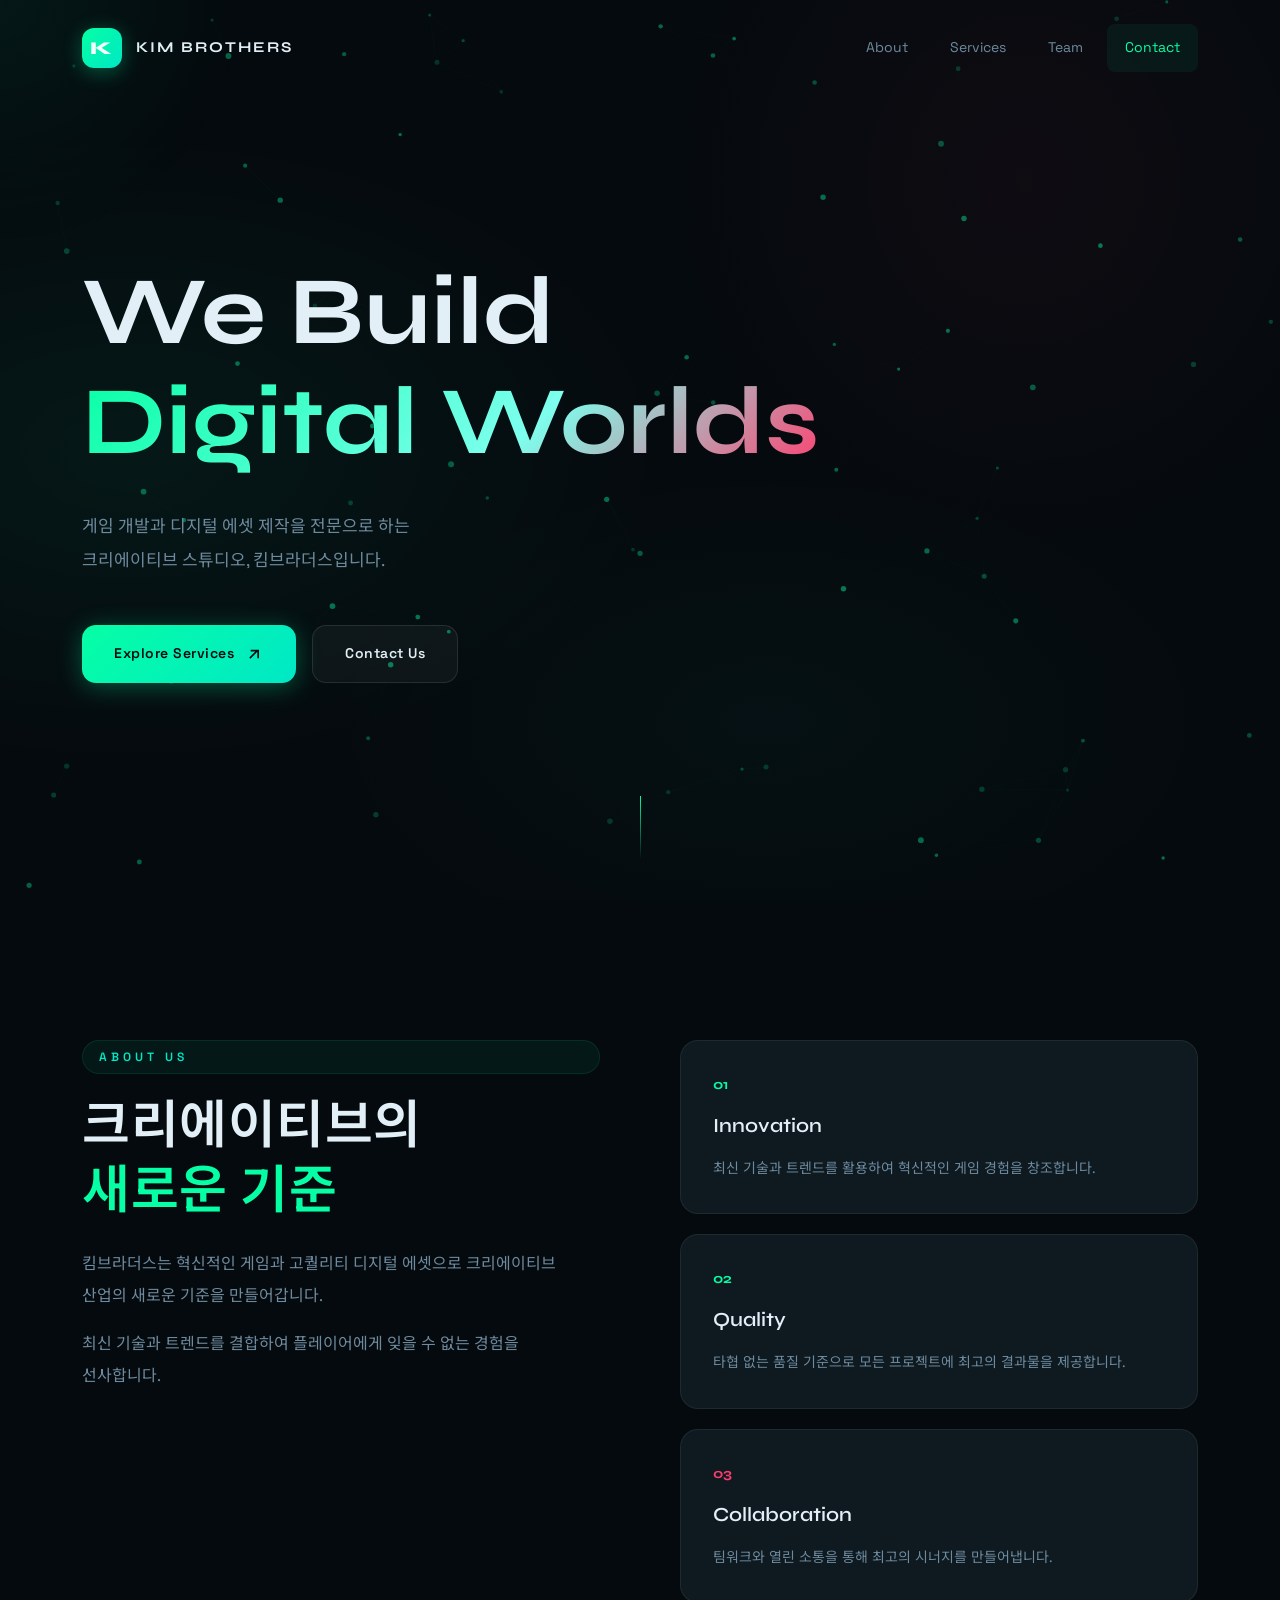
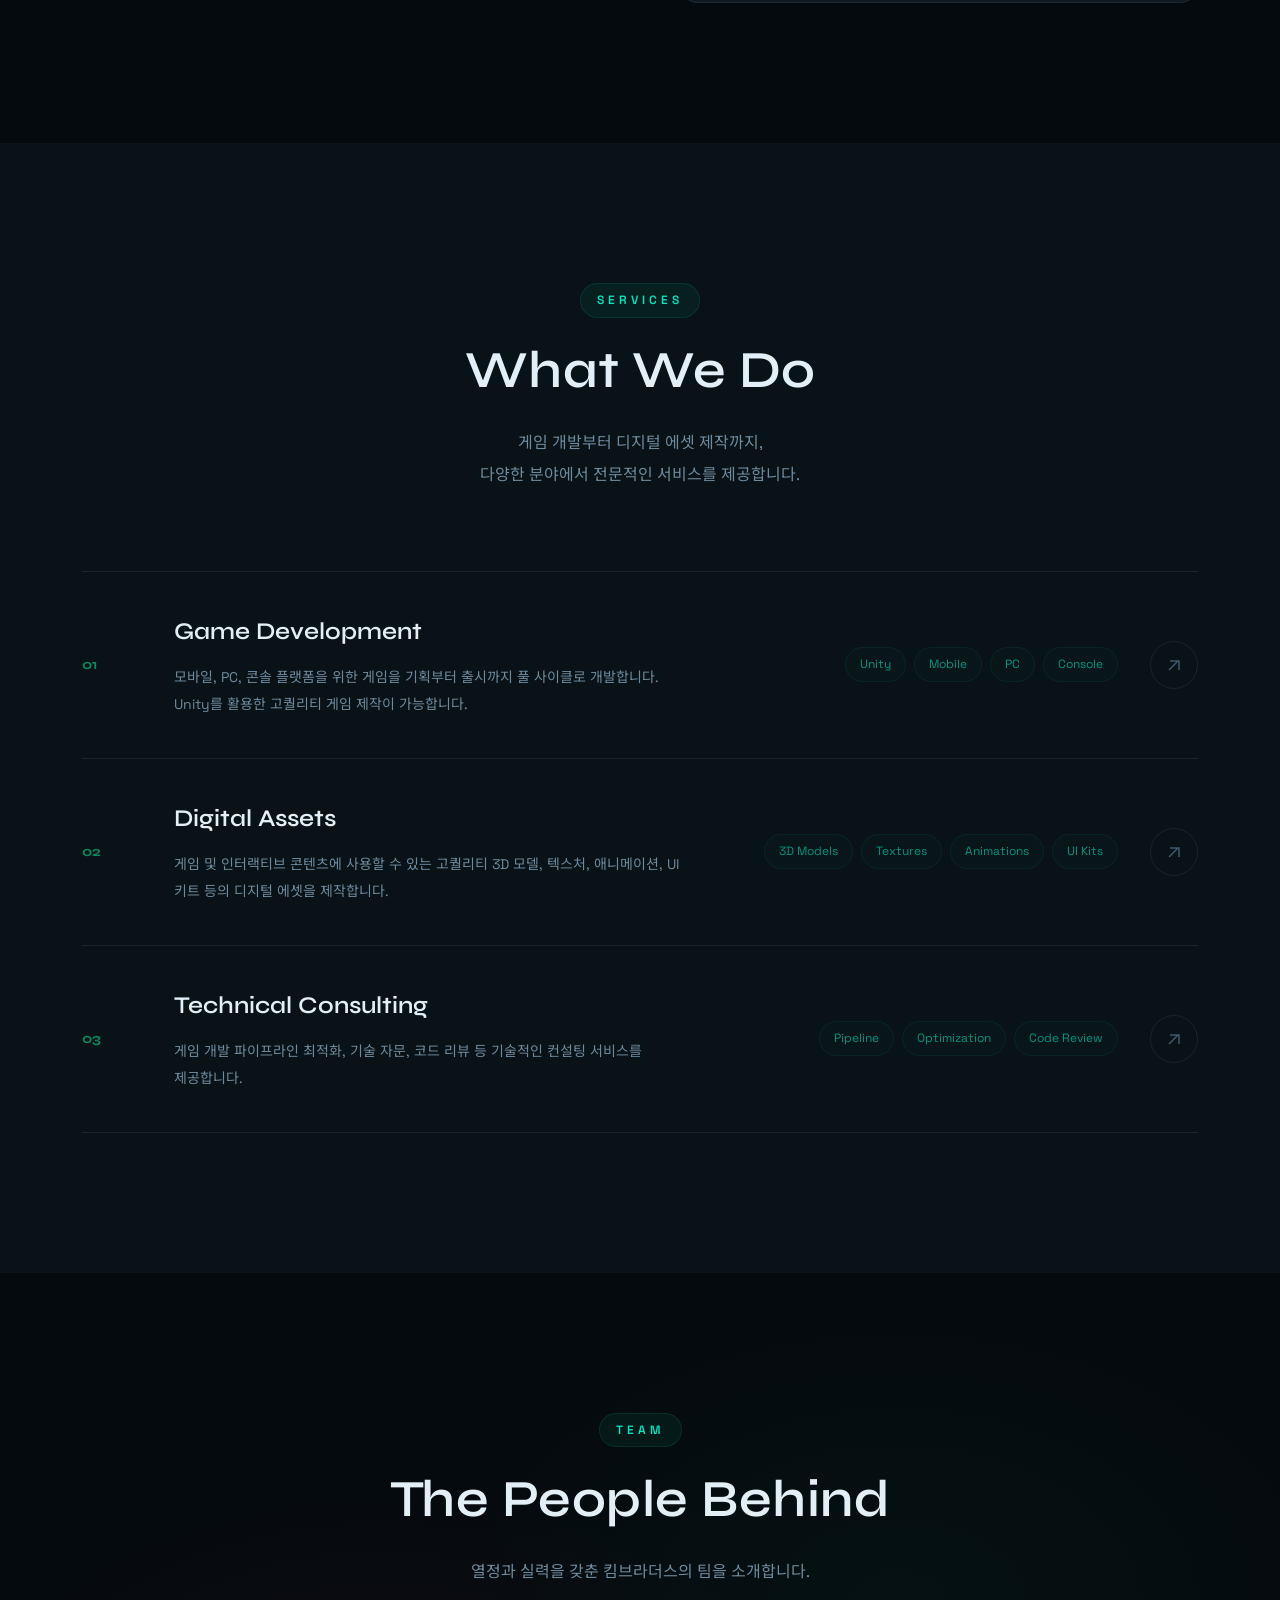
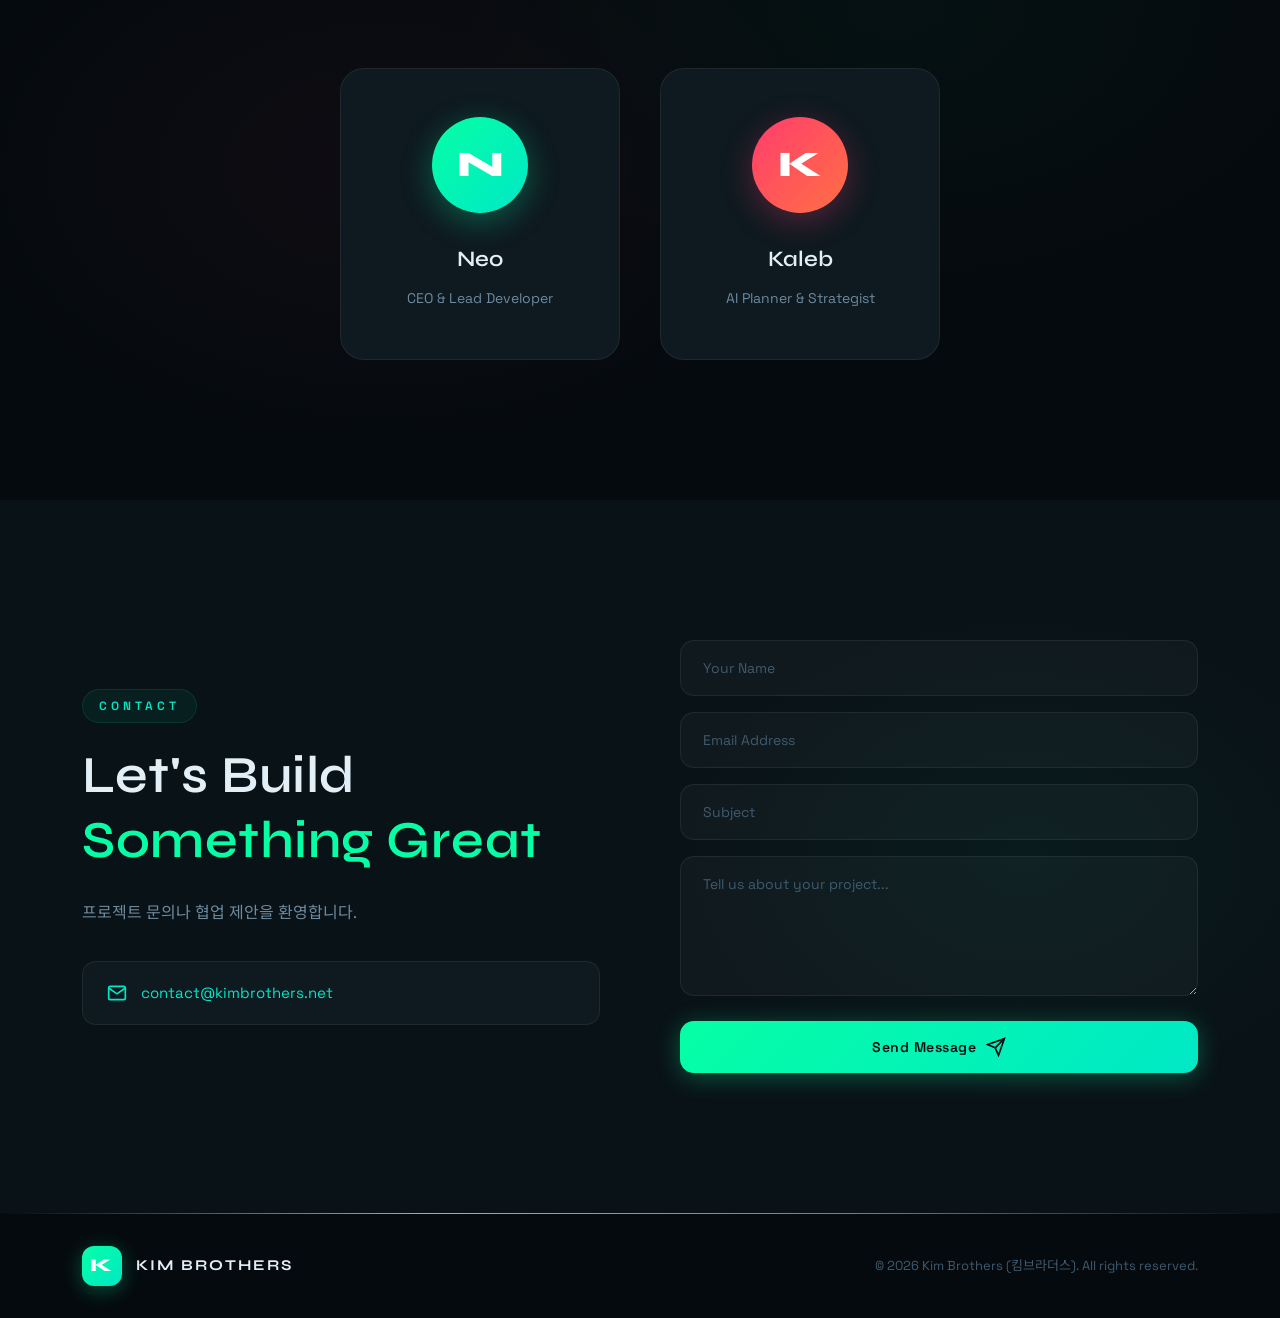
==== commit a72fe13f: "Redesign: color overhaul, typography fix, UX improvements - New cyberpunk color palette (neon green/" ====
--- a/index.html
+++ b/index.html
@@ -3,349 +3,245 @@
 <head>
     <meta charset="UTF-8">
     <meta name="viewport" content="width=device-width, initial-scale=1.0">
-    <title>Kim Brothers | 킴브라더스 - Game Development & Digital Assets</title>
+    <title>KIM BROTHERS | 킴브라더스 - Game Dev Studio</title>
     <meta name="description" content="킴브라더스는 게임 개발과 디지털 에셋을 전문으로 하는 크리에이티브 스튜디오입니다.">
     <link rel="stylesheet" href="styles.css">
     <link rel="preconnect" href="https://fonts.googleapis.com">
     <link rel="preconnect" href="https://fonts.gstatic.com" crossorigin>
-    <link href="https://fonts.googleapis.com/css2?family=Orbitron:wght@400;700;900&family=Noto+Sans+KR:wght@300;400;500;700&family=Inter:wght@300;400;500;600;700&display=swap" rel="stylesheet">
+    <link href="https://fonts.googleapis.com/css2?family=Space+Grotesk:wght@300;400;500;600;700&family=Noto+Sans+KR:wght@300;400;500;700&family=Syne:wght@400;500;600;700;800&display=swap" rel="stylesheet">
 </head>
 <body>
+    <!-- Cursor Follower -->
+    <div class="cursor-glow" id="cursor-glow"></div>
+
     <!-- Navigation -->
-    <nav class="navbar" id="navbar">
-        <div class="nav-container">
-            <a href="#hero" class="nav-logo">
-                <span class="logo-icon">KB</span>
-                <span class="logo-text">KIM BROTHERS</span>
+    <nav class="nav" id="nav">
+        <div class="nav-inner">
+            <a href="#" class="nav-brand">
+                <div class="brand-mark">K</div>
+                <span>KIM BROTHERS</span>
             </a>
-            <ul class="nav-menu" id="nav-menu">
-                <li><a href="#about" class="nav-link">About</a></li>
-                <li><a href="#services" class="nav-link">Services</a></li>
-                <li><a href="#portfolio" class="nav-link">Portfolio</a></li>
-                <li><a href="#team" class="nav-link">Team</a></li>
-                <li><a href="#contact" class="nav-link">Contact</a></li>
-            </ul>
-            <button class="nav-toggle" id="nav-toggle" aria-label="Toggle menu">
-                <span></span>
-                <span></span>
-                <span></span>
+            <div class="nav-links" id="nav-links">
+                <a href="#about">About</a>
+                <a href="#services">Services</a>
+                <a href="#team">Team</a>
+                <a href="#contact">Contact</a>
+            </div>
+            <button class="nav-burger" id="nav-burger" aria-label="Menu">
+                <span></span><span></span>
             </button>
         </div>
     </nav>
 
-    <!-- Hero Section -->
+    <!-- Hero -->
     <section class="hero" id="hero">
-        <div class="hero-bg">
-            <div class="hero-particles" id="particles"></div>
-            <div class="hero-grid"></div>
-        </div>
+        <canvas class="hero-canvas" id="hero-canvas"></canvas>
         <div class="hero-content">
-            <p class="hero-subtitle">GAME DEVELOPMENT & DIGITAL ASSETS</p>
-            <h1 class="hero-title">
-                <span class="hero-title-line">KIM</span>
-                <span class="hero-title-line accent">BROTHERS</span>
+            <h1 class="hero-heading">
+                <span class="line" data-delay="0">We Build</span>
+                <span class="line gradient-text" data-delay="1">Digital Worlds</span>
             </h1>
-            <p class="hero-desc">게임 개발과 디지털 에셋 제작을 전문으로 하는<br>크리에이티브 스튜디오, 킴브라더스입니다.</p>
-            <div class="hero-actions">
-                <a href="#portfolio" class="btn btn-primary">Our Work</a>
-                <a href="#contact" class="btn btn-outline">Get in Touch</a>
-            </div>
-        </div>
-        <div class="hero-scroll">
-            <span>Scroll Down</span>
-            <div class="scroll-indicator"></div>
-        </div>
-    </section>
-
-    <!-- About Section -->
-    <section class="section about" id="about">
-        <div class="container">
-            <div class="section-header">
-                <span class="section-tag">ABOUT US</span>
-                <h2 class="section-title">크리에이티브의 새로운 기준</h2>
-                <p class="section-desc">킴브라더스는 혁신적인 게임과 고퀄리티 디지털 에셋으로 크리에이티브 산업의 새로운 기준을 만들어갑니다.</p>
-            </div>
-            <div class="about-grid">
-                <div class="about-card reveal">
-                    <div class="about-icon">
-                        <svg viewBox="0 0 24 24" fill="none" stroke="currentColor" stroke-width="2"><path d="M12 2L2 7l10 5 10-5-10-5zM2 17l10 5 10-5M2 12l10 5 10-5"/></svg>
-                    </div>
-                    <h3>Innovation</h3>
-                    <p>최신 기술과 트렌드를 활용하여 혁신적인 게임 경험을 창조합니다.</p>
-                </div>
-                <div class="about-card reveal">
-                    <div class="about-icon">
-                        <svg viewBox="0 0 24 24" fill="none" stroke="currentColor" stroke-width="2"><path d="M12 22s8-4 8-10V5l-8-3-8 3v7c0 6 8 10 8 10z"/></svg>
-                    </div>
-                    <h3>Quality</h3>
-                    <p>타협 없는 품질 기준으로 모든 프로젝트에 최고의 결과물을 제공합니다.</p>
-                </div>
-                <div class="about-card reveal">
-                    <div class="about-icon">
-                        <svg viewBox="0 0 24 24" fill="none" stroke="currentColor" stroke-width="2"><path d="M17 21v-2a4 4 0 0 0-4-4H5a4 4 0 0 0-4 4v2"/><circle cx="9" cy="7" r="4"/><path d="M23 21v-2a4 4 0 0 0-3-3.87"/><path d="M16 3.13a4 4 0 0 1 0 7.75"/></svg>
-                    </div>
-                    <h3>Collaboration</h3>
-                    <p>팀워크와 열린 소통을 통해 최고의 시너지를 만들어냅니다.</p>
-                </div>
-            </div>
-            <div class="about-stats reveal">
-                <div class="stat">
-                    <span class="stat-number" data-target="50">0</span><span class="stat-suffix">+</span>
-                    <span class="stat-label">Projects Completed</span>
-                </div>
-                <div class="stat">
-                    <span class="stat-number" data-target="1000">0</span><span class="stat-suffix">+</span>
-                    <span class="stat-label">Assets Created</span>
-                </div>
-                <div class="stat">
-                    <span class="stat-number" data-target="30">0</span><span class="stat-suffix">+</span>
-                    <span class="stat-label">Happy Clients</span>
-                </div>
-            </div>
-        </div>
-    </section>
-
-    <!-- Services Section -->
-    <section class="section services" id="services">
-        <div class="container">
-            <div class="section-header">
-                <span class="section-tag">SERVICES</span>
-                <h2 class="section-title">What We Do</h2>
-                <p class="section-desc">게임 개발부터 디지털 에셋 제작까지, 다양한 분야에서 전문적인 서비스를 제공합니다.</p>
-            </div>
-            <div class="services-grid">
-                <div class="service-card reveal">
-                    <div class="service-number">01</div>
-                    <h3>Game Development</h3>
-                    <p>모바일, PC, 콘솔 플랫폼을 위한 게임을 기획부터 출시까지 풀 사이클로 개발합니다. Unity와 Unreal Engine을 활용한 고퀄리티 게임 제작이 가능합니다.</p>
-                    <ul class="service-tags">
-                        <li>Unity</li>
-                        <li>Unreal Engine</li>
-                        <li>Mobile</li>
-                        <li>PC</li>
-                    </ul>
-                </div>
-                <div class="service-card reveal">
-                    <div class="service-number">02</div>
-                    <h3>Digital Assets</h3>
-                    <p>게임 및 인터랙티브 콘텐츠에 사용할 수 있는 고퀄리티 3D 모델, 텍스처, 애니메이션, UI 키트 등의 디지털 에셋을 제작합니다.</p>
-                    <ul class="service-tags">
-                        <li>3D Models</li>
-                        <li>Textures</li>
-                        <li>Animations</li>
-                        <li>UI Kits</li>
-                    </ul>
-                </div>
-                <div class="service-card reveal">
-                    <div class="service-number">03</div>
-                    <h3>Art & Design</h3>
-                    <p>게임 컨셉 아트, 캐릭터 디자인, 환경 디자인 등 시각적 스토리텔링을 위한 아트워크를 제작합니다.</p>
-                    <ul class="service-tags">
-                        <li>Concept Art</li>
-                        <li>Character Design</li>
-                        <li>Environment</li>
-                        <li>VFX</li>
-                    </ul>
-                </div>
-                <div class="service-card reveal">
-                    <div class="service-number">04</div>
-                    <h3>Technical Consulting</h3>
-                    <p>게임 개발 파이프라인 최적화, 기술 자문, 코드 리뷰 등 기술적인 컨설팅 서비스를 제공합니다.</p>
-                    <ul class="service-tags">
-                        <li>Pipeline</li>
-                        <li>Optimization</li>
-                        <li>Code Review</li>
-                        <li>Architecture</li>
-                    </ul>
-                </div>
-            </div>
-        </div>
-    </section>
-
-    <!-- Portfolio Section -->
-    <section class="section portfolio" id="portfolio">
-        <div class="container">
-            <div class="section-header">
-                <span class="section-tag">PORTFOLIO</span>
-                <h2 class="section-title">Featured Projects</h2>
-                <p class="section-desc">킴브라더스가 진행한 대표 프로젝트들을 소개합니다.</p>
-            </div>
-            <div class="portfolio-grid">
-                <div class="portfolio-card reveal">
-                    <div class="portfolio-image" style="background: linear-gradient(135deg, #667eea 0%, #764ba2 100%);">
-                        <div class="portfolio-overlay">
-                            <span class="portfolio-category">Game Development</span>
-                        </div>
-                    </div>
-                    <div class="portfolio-info">
-                        <h3>Shadow Realm Chronicles</h3>
-                        <p>다크 판타지 세계관의 액션 RPG 게임. 실시간 전투 시스템과 깊이 있는 스토리라인이 특징입니다.</p>
-                        <div class="portfolio-tech">
-                            <span>Unreal Engine 5</span>
-                            <span>C++</span>
-                            <span>PC</span>
-                        </div>
-                    </div>
-                </div>
-                <div class="portfolio-card reveal">
-                    <div class="portfolio-image" style="background: linear-gradient(135deg, #f093fb 0%, #f5576c 100%);">
-                        <div class="portfolio-overlay">
-                            <span class="portfolio-category">Asset Pack</span>
-                        </div>
-                    </div>
-                    <div class="portfolio-info">
-                        <h3>Neon City Asset Pack</h3>
-                        <p>사이버펑크 스타일의 도시 환경 에셋 팩. 300+ 모듈러 빌딩 파츠와 프랍을 포함합니다.</p>
-                        <div class="portfolio-tech">
-                            <span>Blender</span>
-                            <span>Substance</span>
-                            <span>PBR</span>
-                        </div>
-                    </div>
-                </div>
-                <div class="portfolio-card reveal">
-                    <div class="portfolio-image" style="background: linear-gradient(135deg, #4facfe 0%, #00f2fe 100%);">
-                        <div class="portfolio-overlay">
-                            <span class="portfolio-category">Mobile Game</span>
-                        </div>
-                    </div>
-                    <div class="portfolio-info">
-                        <h3>Pixel Quest Adventure</h3>
-                        <p>레트로 픽셀 아트 스타일의 모바일 퍼즐 어드벤처 게임. 100+ 스테이지와 다양한 캐릭터를 제공합니다.</p>
-                        <div class="portfolio-tech">
-                            <span>Unity</span>
-                            <span>C#</span>
-                            <span>iOS/Android</span>
-                        </div>
-                    </div>
-                </div>
-                <div class="portfolio-card reveal">
-                    <div class="portfolio-image" style="background: linear-gradient(135deg, #fa709a 0%, #fee140 100%);">
-                        <div class="portfolio-overlay">
-                            <span class="portfolio-category">VFX & Shaders</span>
-                        </div>
-                    </div>
-                    <div class="portfolio-info">
-                        <h3>FX Master Collection</h3>
-                        <p>게임용 이펙트 & 셰이더 컬렉션. 마법, 폭발, 환경 이펙트 등 200+ VFX 에셋을 포함합니다.</p>
-                        <div class="portfolio-tech">
-                            <span>Shader Graph</span>
-                            <span>VFX Graph</span>
-                            <span>HLSL</span>
-                        </div>
-                    </div>
-                </div>
-            </div>
-        </div>
-    </section>
-
-    <!-- Team Section -->
-    <section class="section team" id="team">
-        <div class="container">
-            <div class="section-header">
-                <span class="section-tag">TEAM</span>
-                <h2 class="section-title">Our Team</h2>
-                <p class="section-desc">열정과 실력을 갖춘 킴브라더스의 팀을 소개합니다.</p>
-            </div>
-            <div class="team-grid">
-                <div class="team-card reveal">
-                    <div class="team-avatar">
-                        <div class="avatar-placeholder">
-                            <svg viewBox="0 0 24 24" fill="currentColor"><path d="M12 12c2.21 0 4-1.79 4-4s-1.79-4-4-4-4 1.79-4 4 1.79 4 4 4zm0 2c-2.67 0-8 1.34-8 4v2h16v-2c0-2.66-5.33-4-8-4z"/></svg>
-                        </div>
-                    </div>
-                    <h3>CEO & Lead Developer</h3>
-                    <p class="team-role">게임 아키텍처 설계 및 개발 총괄</p>
-                </div>
-                <div class="team-card reveal">
-                    <div class="team-avatar">
-                        <div class="avatar-placeholder">
-                            <svg viewBox="0 0 24 24" fill="currentColor"><path d="M12 12c2.21 0 4-1.79 4-4s-1.79-4-4-4-4 1.79-4 4 1.79 4 4 4zm0 2c-2.67 0-8 1.34-8 4v2h16v-2c0-2.66-5.33-4-8-4z"/></svg>
-                        </div>
-                    </div>
-                    <h3>Art Director</h3>
-                    <p class="team-role">비주얼 디자인 및 에셋 제작 총괄</p>
-                </div>
-                <div class="team-card reveal">
-                    <div class="team-avatar">
-                        <div class="avatar-placeholder">
-                            <svg viewBox="0 0 24 24" fill="currentColor"><path d="M12 12c2.21 0 4-1.79 4-4s-1.79-4-4-4-4 1.79-4 4 1.79 4 4 4zm0 2c-2.67 0-8 1.34-8 4v2h16v-2c0-2.66-5.33-4-8-4z"/></svg>
-                        </div>
-                    </div>
-                    <h3>Technical Artist</h3>
-                    <p class="team-role">셰이더, VFX 및 기술 아트 담당</p>
-                </div>
-                <div class="team-card reveal">
-                    <div class="team-avatar">
-                        <div class="avatar-placeholder">
-                            <svg viewBox="0 0 24 24" fill="currentColor"><path d="M12 12c2.21 0 4-1.79 4-4s-1.79-4-4-4-4 1.79-4 4 1.79 4 4 4zm0 2c-2.67 0-8 1.34-8 4v2h16v-2c0-2.66-5.33-4-8-4z"/></svg>
-                        </div>
-                    </div>
-                    <h3>Game Designer</h3>
-                    <p class="team-role">게임 기획 및 레벨 디자인 담당</p>
-                </div>
-            </div>
-        </div>
-    </section>
-
-    <!-- Contact Section -->
-    <section class="section contact" id="contact">
-        <div class="container">
-            <div class="section-header">
-                <span class="section-tag">CONTACT</span>
-                <h2 class="section-title">Get in Touch</h2>
-                <p class="section-desc">프로젝트 문의나 협업 제안을 환영합니다.</p>
-            </div>
-            <div class="contact-grid">
-                <div class="contact-info reveal">
-                    <div class="contact-item">
-                        <div class="contact-icon">
-                            <svg viewBox="0 0 24 24" fill="none" stroke="currentColor" stroke-width="2"><path d="M4 4h16c1.1 0 2 .9 2 2v12c0 1.1-.9 2-2 2H4c-1.1 0-2-.9-2-2V6c0-1.1.9-2 2-2z"/><polyline points="22,6 12,13 2,6"/></svg>
-                        </div>
-                        <div>
-                            <h4>Email</h4>
-                            <p>contact@kimbrothers.dev</p>
-                        </div>
-                    </div>
-                    <div class="contact-item">
-                        <div class="contact-icon">
-                            <svg viewBox="0 0 24 24" fill="none" stroke="currentColor" stroke-width="2"><path d="M21 10c0 7-9 13-9 13s-9-6-9-13a9 9 0 0 1 18 0z"/><circle cx="12" cy="10" r="3"/></svg>
-                        </div>
-                        <div>
-                            <h4>Location</h4>
-                            <p>Seoul, South Korea</p>
-                        </div>
-                    </div>
-                    <div class="contact-item">
-                        <div class="contact-icon">
-                            <svg viewBox="0 0 24 24" fill="none" stroke="currentColor" stroke-width="2"><path d="M9 19c-5 1.5-5-2.5-7-3m14 6v-3.87a3.37 3.37 0 0 0-.94-2.61c3.14-.35 6.44-1.54 6.44-7A5.44 5.44 0 0 0 20 4.77 5.07 5.07 0 0 0 19.91 1S18.73.65 16 2.48a13.38 13.38 0 0 0-7 0C6.27.65 5.09 1 5.09 1A5.07 5.07 0 0 0 5 4.77a5.44 5.44 0 0 0-1.5 3.78c0 5.42 3.3 6.61 6.44 7A3.37 3.37 0 0 0 9 18.13V22"/></svg>
-                        </div>
-                        <div>
-                            <h4>GitHub</h4>
-                            <p>github.com/Kim-Brothers</p>
-                        </div>
-                    </div>
-                    <div class="contact-socials">
-                        <a href="https://github.com/Kim-Brothers" target="_blank" rel="noopener noreferrer" class="social-link" aria-label="GitHub">
-                            <svg viewBox="0 0 24 24" fill="currentColor"><path d="M12 0c-6.626 0-12 5.373-12 12 0 5.302 3.438 9.8 8.207 11.387.599.111.793-.261.793-.577v-2.234c-3.338.726-4.033-1.416-4.033-1.416-.546-1.387-1.333-1.756-1.333-1.756-1.089-.745.083-.729.083-.729 1.205.084 1.839 1.237 1.839 1.237 1.07 1.834 2.807 1.304 3.492.997.107-.775.418-1.305.762-1.604-2.665-.305-5.467-1.334-5.467-5.931 0-1.311.469-2.381 1.236-3.221-.124-.303-.535-1.524.117-3.176 0 0 1.008-.322 3.301 1.23.957-.266 1.983-.399 3.003-.404 1.02.005 2.047.138 3.006.404 2.291-1.552 3.297-1.23 3.297-1.23.653 1.653.242 2.874.118 3.176.77.84 1.235 1.911 1.235 3.221 0 4.609-2.807 5.624-5.479 5.921.43.372.823 1.102.823 2.222v3.293c0 .319.192.694.801.576 4.765-1.589 8.199-6.086 8.199-11.386 0-6.627-5.373-12-12-12z"/></svg>
-                        </a>
-                    </div>
-                </div>
-                <form class="contact-form reveal" id="contact-form">
-                    <div class="form-group">
-                        <input type="text" id="name" placeholder="Your Name" required>
-                    </div>
-                    <div class="form-group">
-                        <input type="email" id="email" placeholder="Your Email" required>
-                    </div>
-                    <div class="form-group">
-                        <input type="text" id="subject" placeholder="Subject">
-                    </div>
-                    <div class="form-group">
-                        <textarea id="message" rows="5" placeholder="Your Message" required></textarea>
-                    </div>
-                    <button type="submit" class="btn btn-primary btn-full">Send Message</button>
-                </form>
+            <p class="hero-sub">
+                게임 개발과 디지털 에셋 제작을 전문으로 하는<br>
+                크리에이티브 스튜디오, 킴브라더스입니다.
+            </p>
+            <div class="hero-cta">
+                <a href="#services" class="btn-glow">
+                    <span>Explore Services</span>
+                    <svg width="20" height="20" viewBox="0 0 24 24" fill="none" stroke="currentColor" stroke-width="2"><path d="M7 17l9.2-9.2M17 17V8H8"/></svg>
+                </a>
+                <a href="#contact" class="btn-ghost">Contact Us</a>
+            </div>
+        </div>
+        <div class="hero-scroll-hint">
+            <div class="scroll-line"></div>
+        </div>
+    </section>
+
+    <!-- About -->
+    <section class="section" id="about">
+        <div class="container">
+            <div class="split-layout">
+                <div class="split-left reveal-slide-right">
+                    <span class="label">About Us</span>
+                    <h2 class="heading-lg">
+                        크리에이티브의<br>
+                        <span class="accent-text">새로운 기준</span>
+                    </h2>
+                    <p class="text-body">
+                        킴브라더스는 혁신적인 게임과 고퀄리티 디지털 에셋으로
+                        크리에이티브 산업의 새로운 기준을 만들어갑니다.
+                    </p>
+                    <p class="text-body">
+                        최신 기술과 트렌드를 결합하여 플레이어에게
+                        잊을 수 없는 경험을 선사합니다.
+                    </p>
+                </div>
+                <div class="split-right">
+                    <div class="value-cards">
+                        <div class="value-card reveal-up" style="--i:0">
+                            <div class="value-num">01</div>
+                            <h3>Innovation</h3>
+                            <p>최신 기술과 트렌드를 활용하여 혁신적인 게임 경험을 창조합니다.</p>
+                        </div>
+                        <div class="value-card reveal-up" style="--i:1">
+                            <div class="value-num">02</div>
+                            <h3>Quality</h3>
+                            <p>타협 없는 품질 기준으로 모든 프로젝트에 최고의 결과물을 제공합니다.</p>
+                        </div>
+                        <div class="value-card reveal-up" style="--i:2">
+                            <div class="value-num">03</div>
+                            <h3>Collaboration</h3>
+                            <p>팀워크와 열린 소통을 통해 최고의 시너지를 만들어냅니다.</p>
+                        </div>
+                    </div>
+                </div>
+            </div>
+        </div>
+    </section>
+
+    <!-- Services -->
+    <section class="section section-dark" id="services">
+        <div class="container">
+            <div class="section-intro reveal-up">
+                <span class="label">Services</span>
+                <h2 class="heading-lg">What We Do</h2>
+                <p class="text-body text-center">
+                    게임 개발부터 디지털 에셋 제작까지,<br>
+                    다양한 분야에서 전문적인 서비스를 제공합니다.
+                </p>
+            </div>
+            <div class="services-list">
+                <div class="service-row reveal-up" style="--i:0">
+                    <div class="service-idx">01</div>
+                    <div class="service-info">
+                        <h3>Game Development</h3>
+                        <p>
+                            모바일, PC, 콘솔 플랫폼을 위한 게임을 기획부터 출시까지
+                            풀 사이클로 개발합니다. Unity를 활용한 고퀄리티 게임 제작이 가능합니다.
+                        </p>
+                    </div>
+                    <div class="service-tags">
+                        <span>Unity</span><span>Mobile</span><span>PC</span><span>Console</span>
+                    </div>
+                    <div class="service-arrow">
+                        <svg width="24" height="24" viewBox="0 0 24 24" fill="none" stroke="currentColor" stroke-width="1.5"><path d="M7 17l9.2-9.2M17 17V8H8"/></svg>
+                    </div>
+                </div>
+                <div class="service-row reveal-up" style="--i:1">
+                    <div class="service-idx">02</div>
+                    <div class="service-info">
+                        <h3>Digital Assets</h3>
+                        <p>
+                            게임 및 인터랙티브 콘텐츠에 사용할 수 있는 고퀄리티 3D 모델,
+                            텍스처, 애니메이션, UI 키트 등의 디지털 에셋을 제작합니다.
+                        </p>
+                    </div>
+                    <div class="service-tags">
+                        <span>3D Models</span><span>Textures</span><span>Animations</span><span>UI Kits</span>
+                    </div>
+                    <div class="service-arrow">
+                        <svg width="24" height="24" viewBox="0 0 24 24" fill="none" stroke="currentColor" stroke-width="1.5"><path d="M7 17l9.2-9.2M17 17V8H8"/></svg>
+                    </div>
+                </div>
+                <div class="service-row reveal-up" style="--i:2">
+                    <div class="service-idx">03</div>
+                    <div class="service-info">
+                        <h3>Technical Consulting</h3>
+                        <p>
+                            게임 개발 파이프라인 최적화, 기술 자문, 코드 리뷰 등
+                            기술적인 컨설팅 서비스를 제공합니다.
+                        </p>
+                    </div>
+                    <div class="service-tags">
+                        <span>Pipeline</span><span>Optimization</span><span>Code Review</span>
+                    </div>
+                    <div class="service-arrow">
+                        <svg width="24" height="24" viewBox="0 0 24 24" fill="none" stroke="currentColor" stroke-width="1.5"><path d="M7 17l9.2-9.2M17 17V8H8"/></svg>
+                    </div>
+                </div>
+            </div>
+        </div>
+    </section>
+
+    <!-- Team -->
+    <section class="section" id="team">
+        <div class="container">
+            <div class="section-intro reveal-up">
+                <span class="label">Team</span>
+                <h2 class="heading-lg">The People Behind</h2>
+                <p class="text-body text-center">
+                    열정과 실력을 갖춘 킴브라더스의 팀을 소개합니다.
+                </p>
+            </div>
+            <div class="team-row">
+                <div class="team-member reveal-up" style="--i:0">
+                    <div class="member-visual">
+                        <div class="member-avatar">N</div>
+                    </div>
+                    <div class="member-info">
+                        <h3>Neo</h3>
+                        <span class="member-title">CEO & Lead Developer</span>
+                    </div>
+                </div>
+                <div class="team-member reveal-up" style="--i:1">
+                    <div class="member-visual">
+                        <div class="member-avatar accent">K</div>
+                    </div>
+                    <div class="member-info">
+                        <h3>Kaleb</h3>
+                        <span class="member-title">AI Planner & Strategist</span>
+                    </div>
+                </div>
+            </div>
+        </div>
+    </section>
+
+    <!-- Contact -->
+    <section class="section section-dark" id="contact">
+        <div class="container">
+            <div class="contact-layout">
+                <div class="contact-left reveal-slide-right">
+                    <span class="label">Contact</span>
+                    <h2 class="heading-lg">
+                        Let's Build<br>
+                        <span class="accent-text">Something Great</span>
+                    </h2>
+                    <p class="text-body">
+                        프로젝트 문의나 협업 제안을 환영합니다.
+                    </p>
+                    <div class="contact-email">
+                        <svg width="20" height="20" viewBox="0 0 24 24" fill="none" stroke="currentColor" stroke-width="2"><path d="M4 4h16c1.1 0 2 .9 2 2v12c0 1.1-.9 2-2 2H4c-1.1 0-2-.9-2-2V6c0-1.1.9-2 2-2z"/><polyline points="22,6 12,13 2,6"/></svg>
+                        <span>contact@kimbrothers.net</span>
+                    </div>
+                </div>
+                <div class="contact-right reveal-up">
+                    <form class="contact-form" id="contact-form" action="https://formsubmit.co/contact@kimbrothers.net" method="POST">
+                        <input type="hidden" name="_captcha" value="false">
+                        <input type="hidden" name="_next" value="https://kimbrothers.net">
+                        <input type="hidden" name="_subject" value="킴브라더스 웹사이트 문의">
+                        <div class="form-field">
+                            <label for="name" class="sr-only">Your Name</label>
+                            <input type="text" id="name" name="name" placeholder="Your Name" required>
+                        </div>
+                        <div class="form-field">
+                            <label for="email" class="sr-only">Email Address</label>
+                            <input type="email" id="email" name="email" placeholder="Email Address" required>
+                        </div>
+                        <div class="form-field">
+                            <label for="subject" class="sr-only">Subject</label>
+                            <input type="text" id="subject" name="subject" placeholder="Subject">
+                        </div>
+                        <div class="form-field">
+                            <label for="message" class="sr-only">Message</label>
+                            <textarea id="message" name="message" rows="5" placeholder="Tell us about your project..." required></textarea>
+                        </div>
+                        <button type="submit" class="btn-glow btn-full">
+                            <span>Send Message</span>
+                            <svg width="20" height="20" viewBox="0 0 24 24" fill="none" stroke="currentColor" stroke-width="2"><line x1="22" y1="2" x2="11" y2="13"/><polygon points="22 2 15 22 11 13 2 9 22 2"/></svg>
+                        </button>
+                    </form>
+                </div>
             </div>
         </div>
     </section>
@@ -353,12 +249,12 @@
     <!-- Footer -->
     <footer class="footer">
         <div class="container">
-            <div class="footer-content">
-                <div class="footer-brand">
-                    <span class="logo-icon">KB</span>
-                    <span class="logo-text">KIM BROTHERS</span>
-                </div>
-                <p class="footer-copy">&copy; 2026 Kim Brothers (킴브라더스). All rights reserved.</p>
+            <div class="footer-inner">
+                <div class="nav-brand">
+                    <div class="brand-mark">K</div>
+                    <span>KIM BROTHERS</span>
+                </div>
+                <p>&copy; 2026 Kim Brothers (킴브라더스). All rights reserved.</p>
             </div>
         </div>
     </footer>
--- a/styles.css
+++ b/styles.css
@@ -1,173 +1,208 @@
-/* ===== CSS Variables ===== */
+/* ===== Design Tokens ===== */
 :root {
-    --bg-primary: #0a0a0f;
-    --bg-secondary: #12121a;
-    --bg-card: #1a1a2e;
-    --bg-card-hover: #1f1f35;
-    --text-primary: #e8e8f0;
-    --text-secondary: #9898b0;
-    --text-muted: #6868880;
-    --accent: #6c5ce7;
-    --accent-light: #a29bfe;
-    --accent-glow: rgba(108, 92, 231, 0.3);
-    --gradient-1: linear-gradient(135deg, #6c5ce7, #a29bfe);
-    --gradient-2: linear-gradient(135deg, #fd79a8, #e17055);
-    --border: rgba(255, 255, 255, 0.06);
-    --border-hover: rgba(108, 92, 231, 0.4);
-    --radius: 12px;
-    --radius-lg: 20px;
-    --transition: 0.3s cubic-bezier(0.4, 0, 0.2, 1);
-    --font-display: 'Orbitron', sans-serif;
-    --font-body: 'Inter', 'Noto Sans KR', sans-serif;
-}
-
-/* ===== Reset & Base ===== */
-*, *::before, *::after {
-    margin: 0;
-    padding: 0;
-    box-sizing: border-box;
-}
+    --black: #050a0e;
+    --surface: #091217;
+    --surface-2: #0e1920;
+    --surface-3: #14222b;
+    --white: #e2eff6;
+    --gray: #6e8a9e;
+    --gray-dim: #3f5a6e;
+    --accent: #06ffa5;
+    --accent-2: #00e8c6;
+    --accent-3: #7dffee;
+    --hot: #ff3d6e;
+    --glow: rgba(6, 255, 165, 0.3);
+    --glow-strong: rgba(6, 255, 165, 0.55);
+    --border: rgba(255, 255, 255, 0.07);
+    --border-accent: rgba(6, 255, 165, 0.2);
+    --hot-glow: rgba(255, 61, 110, 0.3);
+    --amber: #ffb340;
+    --amber-dim: rgba(255, 179, 64, 0.15);
+    --font: 'Space Grotesk', 'Noto Sans KR', sans-serif;
+    --font-head: 'Syne', 'Noto Sans KR', sans-serif;
+    --ease: cubic-bezier(0.16, 1, 0.3, 1);
+    --ease-back: cubic-bezier(0.34, 1.56, 0.64, 1);
+}
+
+/* ===== Reset ===== */
+*, *::before, *::after { margin: 0; padding: 0; box-sizing: border-box; }
 
 html {
     scroll-behavior: smooth;
     scroll-padding-top: 80px;
+    -webkit-font-smoothing: antialiased;
 }
 
 body {
-    font-family: var(--font-body);
-    background: var(--bg-primary);
-    color: var(--text-primary);
+    font-family: var(--font);
+    background: var(--black);
+    color: var(--white);
     line-height: 1.7;
     overflow-x: hidden;
-    -webkit-font-smoothing: antialiased;
-}
-
-a {
-    color: inherit;
-    text-decoration: none;
-}
-
-ul {
-    list-style: none;
-}
-
-img {
-    max-width: 100%;
-    display: block;
+    word-break: keep-all;
+}
+
+a { color: inherit; text-decoration: none; }
+ul { list-style: none; }
+button { font-family: inherit; }
+
+.sr-only {
+    position: absolute;
+    width: 1px;
+    height: 1px;
+    padding: 0;
+    margin: -1px;
+    overflow: hidden;
+    clip: rect(0, 0, 0, 0);
+    white-space: nowrap;
+    border: 0;
+}
+
+:focus-visible {
+    outline: 2px solid var(--accent);
+    outline-offset: 3px;
+    border-radius: 4px;
+}
+
+::selection {
+    background: rgba(6, 255, 165, 0.25);
+    color: #fff;
 }
 
 .container {
-    max-width: 1200px;
+    max-width: 1180px;
     margin: 0 auto;
-    padding: 0 24px;
+    padding: 0 32px;
+}
+
+.accent-text {
+    color: var(--accent);
+}
+
+.gradient-text {
+    background: linear-gradient(135deg, var(--accent) 0%, var(--accent-3) 60%, var(--hot) 100%);
+    -webkit-background-clip: text;
+    -webkit-text-fill-color: transparent;
+    background-clip: text;
+}
+
+/* ===== Cursor Glow ===== */
+.cursor-glow {
+    position: fixed;
+    width: 500px;
+    height: 500px;
+    border-radius: 50%;
+    background: radial-gradient(circle, rgba(6, 255, 165, 0.06) 0%, transparent 70%);
+    pointer-events: none;
+    z-index: 9999;
+    transform: translate(-50%, -50%);
+    transition: opacity 0.3s;
+    will-change: left, top;
 }
 
 /* ===== Navigation ===== */
-.navbar {
+.nav {
     position: fixed;
     top: 0;
     left: 0;
     width: 100%;
-    z-index: 1000;
-    padding: 20px 0;
-    transition: var(--transition);
-}
-
-.navbar.scrolled {
-    background: rgba(10, 10, 15, 0.9);
-    backdrop-filter: blur(20px);
-    -webkit-backdrop-filter: blur(20px);
-    padding: 12px 0;
+    z-index: 100;
+    padding: 24px 0;
+    transition: padding 0.5s var(--ease), background 0.5s var(--ease), border-color 0.5s var(--ease);
+}
+
+.nav.scrolled {
+    padding: 14px 0;
+    background: rgba(5, 10, 14, 0.85);
+    backdrop-filter: blur(20px) saturate(1.4);
+    -webkit-backdrop-filter: blur(20px) saturate(1.4);
     border-bottom: 1px solid var(--border);
 }
 
-.nav-container {
-    max-width: 1200px;
+.nav-inner {
+    max-width: 1180px;
     margin: 0 auto;
-    padding: 0 24px;
+    padding: 0 32px;
     display: flex;
     align-items: center;
     justify-content: space-between;
 }
 
-.nav-logo {
-    display: flex;
-    align-items: center;
-    gap: 12px;
-    z-index: 1001;
-}
-
-.logo-icon {
-    display: inline-flex;
-    align-items: center;
-    justify-content: center;
+.nav-brand {
+    display: flex;
+    align-items: center;
+    gap: 14px;
+    font-family: var(--font-head);
+    font-weight: 700;
+    font-size: 15px;
+    letter-spacing: 2px;
+}
+
+.brand-mark {
     width: 40px;
     height: 40px;
-    background: var(--gradient-1);
-    border-radius: 10px;
-    font-family: var(--font-display);
-    font-weight: 900;
+    border-radius: 12px;
+    background: linear-gradient(135deg, var(--accent), var(--accent-2));
+    display: flex;
+    align-items: center;
+    justify-content: center;
+    font-family: var(--font-head);
+    font-weight: 800;
+    font-size: 18px;
+    color: #fff;
+    box-shadow: 0 4px 20px var(--glow);
+}
+
+.nav-links {
+    display: flex;
+    gap: 6px;
+}
+
+.nav-links a {
+    padding: 12px 18px;
     font-size: 14px;
-    color: #fff;
-}
-
-.logo-text {
-    font-family: var(--font-display);
-    font-weight: 700;
-    font-size: 16px;
-    letter-spacing: 2px;
-}
-
-.nav-menu {
-    display: flex;
-    gap: 8px;
-}
-
-.nav-link {
-    padding: 8px 16px;
-    font-size: 14px;
-    font-weight: 500;
-    color: var(--text-secondary);
+    color: var(--gray);
     border-radius: 8px;
-    transition: var(--transition);
-    letter-spacing: 0.5px;
-}
-
-.nav-link:hover,
-.nav-link.active {
-    color: var(--text-primary);
-    background: rgba(108, 92, 231, 0.1);
-}
-
-.nav-toggle {
+    transition: all 0.25s var(--ease);
+    cursor: pointer;
+}
+
+.nav-links a:hover {
+    color: var(--white);
+    background: rgba(255, 255, 255, 0.05);
+}
+
+.nav-links a.active {
+    color: var(--accent);
+    background: rgba(6, 255, 165, 0.06);
+}
+
+.nav-burger {
     display: none;
     flex-direction: column;
-    gap: 5px;
+    gap: 7px;
     background: none;
     border: none;
     cursor: pointer;
-    padding: 4px;
-    z-index: 1001;
-}
-
-.nav-toggle span {
-    width: 24px;
+    padding: 6px;
+    z-index: 101;
+}
+
+.nav-burger span {
+    width: 26px;
     height: 2px;
-    background: var(--text-primary);
+    background: var(--white);
     border-radius: 2px;
-    transition: var(--transition);
-}
-
-.nav-toggle.active span:nth-child(1) {
-    transform: rotate(45deg) translate(5px, 5px);
-}
-
-.nav-toggle.active span:nth-child(2) {
-    opacity: 0;
-}
-
-.nav-toggle.active span:nth-child(3) {
-    transform: rotate(-45deg) translate(5px, -5px);
+    transition: all 0.4s var(--ease);
+    transform-origin: center;
+}
+
+.nav-burger.active span:first-child {
+    transform: rotate(45deg) translate(3px, 3px);
+}
+
+.nav-burger.active span:last-child {
+    transform: rotate(-45deg) translate(3px, -3px);
 }
 
 /* ===== Hero ===== */
@@ -176,388 +211,364 @@
     min-height: 100vh;
     display: flex;
     align-items: center;
-    justify-content: center;
+    justify-content: flex-start;
     overflow: hidden;
-}
-
-.hero-bg {
+    padding: 120px 32px 80px;
+    background:
+        radial-gradient(ellipse 60% 50% at 10% 50%, rgba(6, 255, 165, 0.06) 0%, transparent 70%),
+        radial-gradient(ellipse 40% 60% at 80% 20%, rgba(255, 61, 110, 0.04) 0%, transparent 70%),
+        radial-gradient(ellipse 50% 40% at 60% 80%, rgba(0, 232, 198, 0.03) 0%, transparent 70%);
+}
+
+.hero-canvas {
     position: absolute;
     inset: 0;
+    width: 100%;
+    height: 100%;
     z-index: 0;
-}
-
-.hero-grid {
-    position: absolute;
-    inset: 0;
-    background-image:
-        linear-gradient(rgba(108, 92, 231, 0.05) 1px, transparent 1px),
-        linear-gradient(90deg, rgba(108, 92, 231, 0.05) 1px, transparent 1px);
-    background-size: 60px 60px;
-    mask-image: radial-gradient(ellipse at center, black 30%, transparent 70%);
-    -webkit-mask-image: radial-gradient(ellipse at center, black 30%, transparent 70%);
-}
-
-.hero-particles {
-    position: absolute;
-    inset: 0;
-}
-
-.particle {
-    position: absolute;
-    width: 4px;
-    height: 4px;
-    background: var(--accent);
-    border-radius: 50%;
-    opacity: 0;
-    animation: particleFloat 6s infinite;
-}
-
-@keyframes particleFloat {
-    0% { opacity: 0; transform: translateY(0) scale(0); }
-    20% { opacity: 0.8; transform: scale(1); }
-    100% { opacity: 0; transform: translateY(-200px) scale(0); }
 }
 
 .hero-content {
     position: relative;
     z-index: 1;
-    text-align: center;
-    padding: 0 24px;
-}
-
-.hero-subtitle {
-    font-family: var(--font-display);
+    text-align: left;
+    max-width: 820px;
+    margin-left: max(32px, calc((100vw - 1180px) / 2));
+}
+
+.hero-badge {
+    display: inline-block;
+    padding: 8px 20px;
+    border: 1px solid var(--border-accent);
+    border-radius: 100px;
     font-size: 13px;
-    font-weight: 400;
-    letter-spacing: 6px;
-    color: var(--accent-light);
-    margin-bottom: 24px;
+    letter-spacing: 3px;
+    text-transform: uppercase;
+    color: var(--accent-2);
+    margin-bottom: 40px;
     opacity: 0;
-    animation: fadeInUp 0.8s 0.2s forwards;
-}
-
-.hero-title {
-    font-family: var(--font-display);
-    font-size: clamp(48px, 10vw, 120px);
-    font-weight: 900;
-    line-height: 1.05;
-    margin-bottom: 24px;
+    animation: fadeUp 1s 0.2s var(--ease) forwards;
+}
+
+.hero-heading {
+    font-family: var(--font-head);
+    font-size: clamp(48px, 9vw, 96px);
+    font-weight: 700;
+    line-height: 1.15;
+    letter-spacing: 0;
+    margin-bottom: 32px;
+}
+
+.hero-heading .line {
+    display: block;
     opacity: 0;
-    animation: fadeInUp 0.8s 0.4s forwards;
-}
-
-.hero-title-line {
-    display: block;
-}
-
-.hero-title-line.accent {
-    background: var(--gradient-1);
-    -webkit-background-clip: text;
-    -webkit-text-fill-color: transparent;
-    background-clip: text;
-}
-
-.hero-desc {
-    font-size: 16px;
-    color: var(--text-secondary);
-    line-height: 1.8;
-    max-width: 480px;
-    margin: 0 auto 40px;
+    animation: fadeUp 1s var(--ease) forwards;
+}
+
+.hero-heading .line[data-delay="0"] { animation-delay: 0.3s; }
+.hero-heading .line[data-delay="1"] { animation-delay: 0.5s; }
+
+.hero-sub {
+    font-size: 17px;
+    line-height: 2;
+    color: var(--gray);
+    max-width: 460px;
+    margin: 0 0 48px;
     opacity: 0;
-    animation: fadeInUp 0.8s 0.6s forwards;
-}
-
-.hero-actions {
+    animation: fadeUp 1s 0.7s var(--ease) forwards;
+}
+
+.hero-cta {
     display: flex;
     gap: 16px;
-    justify-content: center;
+    justify-content: flex-start;
     flex-wrap: wrap;
     opacity: 0;
-    animation: fadeInUp 0.8s 0.8s forwards;
-}
-
-.hero-scroll {
+    animation: fadeUp 1s 0.9s var(--ease) forwards;
+}
+
+.hero-scroll-hint {
     position: absolute;
     bottom: 40px;
     left: 50%;
     transform: translateX(-50%);
-    display: flex;
-    flex-direction: column;
-    align-items: center;
-    gap: 8px;
-    font-size: 12px;
-    letter-spacing: 2px;
-    color: var(--text-secondary);
     opacity: 0;
-    animation: fadeInUp 0.8s 1s forwards;
-}
-
-.scroll-indicator {
-    width: 2px;
-    height: 40px;
-    background: var(--border);
-    border-radius: 2px;
+    animation: fadeUp 1s 1.2s var(--ease) forwards;
+}
+
+.scroll-line {
+    width: 1px;
+    height: 64px;
+    background: linear-gradient(to bottom, var(--accent), transparent);
+    animation: pulse 2.5s ease-in-out infinite;
+}
+
+@keyframes pulse {
+    0%, 100% { opacity: 0.3; transform: scaleY(0.6); }
+    50% { opacity: 1; transform: scaleY(1); }
+}
+
+@keyframes fadeUp {
+    from { opacity: 0; transform: translateY(50px); }
+    to { opacity: 1; transform: translateY(0); }
+}
+
+/* ===== Buttons ===== */
+.btn-glow {
+    display: inline-flex;
+    align-items: center;
+    gap: 10px;
+    padding: 16px 32px;
+    background: linear-gradient(135deg, var(--accent), var(--accent-2));
+    color: var(--black);
+    font-size: 14px;
+    font-weight: 600;
+    letter-spacing: 0.5px;
+    border-radius: 14px;
+    border: none;
+    cursor: pointer;
     position: relative;
     overflow: hidden;
-}
-
-.scroll-indicator::after {
+    transition: all 0.4s var(--ease);
+    box-shadow: 0 4px 24px var(--glow);
+}
+
+.btn-glow::before {
     content: '';
     position: absolute;
-    top: -100%;
-    width: 100%;
-    height: 50%;
-    background: var(--accent);
-    border-radius: 2px;
-    animation: scrollDown 2s infinite;
-}
-
-@keyframes scrollDown {
-    0% { top: -50%; }
-    100% { top: 100%; }
-}
-
-@keyframes fadeInUp {
-    from { opacity: 0; transform: translateY(30px); }
-    to { opacity: 1; transform: translateY(0); }
-}
-
-/* ===== Buttons ===== */
-.btn {
+    inset: 0;
+    background: linear-gradient(135deg, var(--accent-2), var(--accent));
+    opacity: 0;
+    transition: opacity 0.4s;
+}
+
+.btn-glow:hover::before { opacity: 1; }
+
+.btn-glow:hover {
+    transform: translateY(-3px);
+    box-shadow: 0 12px 40px var(--glow-strong);
+}
+
+.btn-glow:active {
+    transform: translateY(-1px);
+}
+
+.btn-glow span,
+.btn-glow svg {
+    position: relative;
+    z-index: 1;
+}
+
+.btn-ghost {
     display: inline-flex;
     align-items: center;
-    justify-content: center;
-    padding: 14px 32px;
+    padding: 16px 32px;
+    background: rgba(255, 255, 255, 0.04);
+    color: var(--white);
     font-size: 14px;
     font-weight: 600;
-    letter-spacing: 1px;
-    border-radius: 10px;
-    border: none;
+    letter-spacing: 0.5px;
+    border-radius: 14px;
+    border: 1px solid rgba(255, 255, 255, 0.1);
     cursor: pointer;
-    transition: var(--transition);
-    font-family: var(--font-body);
-}
-
-.btn-primary {
-    background: var(--gradient-1);
-    color: #fff;
-    box-shadow: 0 4px 20px var(--accent-glow);
-}
-
-.btn-primary:hover {
-    transform: translateY(-2px);
-    box-shadow: 0 8px 30px var(--accent-glow);
-}
-
-.btn-outline {
-    background: transparent;
-    color: var(--text-primary);
-    border: 1px solid var(--border-hover);
-}
-
-.btn-outline:hover {
-    background: rgba(108, 92, 231, 0.1);
-    transform: translateY(-2px);
-}
-
-.btn-full {
-    width: 100%;
-}
+    transition: all 0.4s var(--ease);
+}
+
+.btn-ghost:hover {
+    background: rgba(255, 255, 255, 0.08);
+    border-color: var(--border-accent);
+    transform: translateY(-3px);
+}
+
+.btn-full { width: 100%; justify-content: center; }
 
 /* ===== Sections ===== */
 .section {
-    padding: 120px 0;
-}
-
-.section-header {
+    padding: 140px 0;
+    position: relative;
+}
+
+.section-dark {
+    background: var(--surface);
+}
+
+.section-intro {
     text-align: center;
-    margin-bottom: 64px;
-}
-
-.section-tag {
+    margin-bottom: 80px;
+}
+
+.label {
     display: inline-block;
-    font-family: var(--font-display);
     font-size: 12px;
-    font-weight: 700;
+    font-weight: 600;
     letter-spacing: 4px;
-    color: var(--accent-light);
-    margin-bottom: 16px;
+    text-transform: uppercase;
+    color: var(--accent-2);
+    margin-bottom: 20px;
     padding: 6px 16px;
-    background: rgba(108, 92, 231, 0.1);
-    border-radius: 20px;
-    border: 1px solid rgba(108, 92, 231, 0.2);
-}
-
-.section-title {
-    font-family: var(--font-display);
-    font-size: clamp(28px, 4vw, 42px);
-    font-weight: 700;
-    margin-bottom: 16px;
-    line-height: 1.2;
-}
-
-.section-desc {
+    background: rgba(6, 255, 165, 0.06);
+    border: 1px solid rgba(6, 255, 165, 0.1);
+    border-radius: 100px;
+}
+
+.heading-lg {
+    font-family: var(--font-head);
+    font-size: clamp(32px, 5vw, 52px);
+    font-weight: 600;
+    line-height: 1.25;
+    letter-spacing: 0.5px;
+    margin-bottom: 24px;
+}
+
+.text-body {
     font-size: 16px;
-    color: var(--text-secondary);
-    max-width: 560px;
-    margin: 0 auto;
-    line-height: 1.8;
-}
-
-/* ===== About ===== */
-.about-grid {
+    line-height: 2;
+    color: var(--gray);
+    max-width: 480px;
+}
+
+.text-body + .text-body {
+    margin-top: 16px;
+}
+
+.text-center {
+    text-align: center;
+    margin-left: auto;
+    margin-right: auto;
+}
+
+/* ===== About — Split Layout ===== */
+.split-layout {
     display: grid;
-    grid-template-columns: repeat(3, 1fr);
-    gap: 24px;
-    margin-bottom: 64px;
-}
-
-.about-card {
-    background: var(--bg-card);
+    grid-template-columns: 1fr 1fr;
+    gap: 80px;
+    align-items: start;
+}
+
+.split-left .label { display: block; }
+
+.value-cards {
+    display: flex;
+    flex-direction: column;
+    gap: 20px;
+}
+
+.value-card {
+    padding: 32px;
+    background: var(--surface-2);
     border: 1px solid var(--border);
-    border-radius: var(--radius-lg);
-    padding: 40px 32px;
-    text-align: center;
-    transition: var(--transition);
-}
-
-.about-card:hover {
-    background: var(--bg-card-hover);
-    border-color: var(--border-hover);
-    transform: translateY(-4px);
-}
-
-.about-icon {
-    width: 56px;
-    height: 56px;
-    margin: 0 auto 20px;
-    display: flex;
-    align-items: center;
-    justify-content: center;
-    background: rgba(108, 92, 231, 0.1);
-    border-radius: 14px;
-    color: var(--accent-light);
-}
-
-.about-icon svg {
-    width: 28px;
-    height: 28px;
-}
-
-.about-card h3 {
-    font-family: var(--font-display);
-    font-size: 18px;
-    margin-bottom: 12px;
-}
-
-.about-card p {
-    font-size: 14px;
-    color: var(--text-secondary);
-    line-height: 1.8;
-}
-
-.about-stats {
-    display: flex;
-    justify-content: center;
-    gap: 80px;
-    padding: 48px 0;
-    border-top: 1px solid var(--border);
-    border-bottom: 1px solid var(--border);
-}
-
-.stat {
-    text-align: center;
-}
-
-.stat-number {
-    font-family: var(--font-display);
-    font-size: 48px;
-    font-weight: 900;
-    background: var(--gradient-1);
-    -webkit-background-clip: text;
-    -webkit-text-fill-color: transparent;
-    background-clip: text;
-}
-
-.stat-suffix {
-    font-family: var(--font-display);
-    font-size: 32px;
-    font-weight: 700;
-    color: var(--accent-light);
-}
-
-.stat-label {
-    display: block;
-    margin-top: 8px;
-    font-size: 14px;
-    color: var(--text-secondary);
-    letter-spacing: 1px;
-}
-
-/* ===== Services ===== */
-.services {
-    background: var(--bg-secondary);
-}
-
-.services-grid {
-    display: grid;
-    grid-template-columns: repeat(2, 1fr);
-    gap: 24px;
-}
-
-.service-card {
-    background: var(--bg-card);
-    border: 1px solid var(--border);
-    border-radius: var(--radius-lg);
-    padding: 40px;
-    transition: var(--transition);
+    border-radius: 18px;
+    transition: all 0.4s var(--ease);
     position: relative;
     overflow: hidden;
 }
 
-.service-card::before {
+.value-card::after {
     content: '';
     position: absolute;
     top: 0;
     left: 0;
-    width: 100%;
-    height: 3px;
-    background: var(--gradient-1);
-    transform: scaleX(0);
-    transform-origin: left;
-    transition: transform 0.5s cubic-bezier(0.4, 0, 0.2, 1);
-}
-
-.service-card:hover::before {
-    transform: scaleX(1);
-}
-
-.service-card:hover {
-    background: var(--bg-card-hover);
-    border-color: var(--border-hover);
-    transform: translateY(-4px);
-}
-
-.service-number {
-    font-family: var(--font-display);
-    font-size: 48px;
-    font-weight: 900;
-    color: rgba(108, 92, 231, 0.15);
-    margin-bottom: 16px;
-    line-height: 1;
-}
-
-.service-card h3 {
-    font-family: var(--font-display);
+    width: 3px;
+    height: 0;
+    background: var(--card-accent, linear-gradient(180deg, var(--accent), var(--accent-2)));
+    transition: height 0.5s var(--ease);
+}
+
+.value-card:nth-child(1) { --card-accent: linear-gradient(180deg, var(--accent), var(--accent-2)); }
+.value-card:nth-child(2) { --card-accent: linear-gradient(180deg, var(--accent-3), var(--accent-2)); }
+.value-card:nth-child(3) { --card-accent: linear-gradient(180deg, var(--hot), var(--amber)); }
+
+.value-card:hover::after {
+    height: 100%;
+}
+
+.value-card:hover {
+    border-color: var(--border-accent);
+    transform: translateX(8px);
+    background: var(--surface-3);
+}
+
+.value-num {
+    font-family: var(--font-head);
+    font-size: 14px;
+    font-weight: 700;
+    color: var(--accent);
+    margin-bottom: 12px;
+}
+
+.value-card:nth-child(3) .value-num {
+    color: var(--hot);
+}
+
+.value-card h3 {
+    font-family: var(--font-head);
     font-size: 20px;
-    margin-bottom: 16px;
-}
-
-.service-card p {
+    font-weight: 600;
+    margin-bottom: 12px;
+}
+
+.value-card p {
     font-size: 14px;
-    color: var(--text-secondary);
-    line-height: 1.8;
-    margin-bottom: 20px;
+    line-height: 1.9;
+    color: var(--gray);
+}
+
+/* ===== Services — Rows ===== */
+.services-list {
+    display: flex;
+    flex-direction: column;
+}
+
+.service-row {
+    display: grid;
+    grid-template-columns: 60px 1fr auto 48px;
+    gap: 32px;
+    align-items: center;
+    padding: 40px 0;
+    border-bottom: 1px solid var(--border);
+    transition: all 0.4s var(--ease);
+    cursor: pointer;
+}
+
+.service-row:first-child {
+    border-top: 1px solid var(--border);
+}
+
+.service-row:hover {
+    padding-left: 16px;
+    background: rgba(6, 255, 165, 0.03);
+}
+
+.service-idx {
+    font-family: var(--font-head);
+    font-size: 14px;
+    font-weight: 700;
+    color: var(--accent);
+    opacity: 0.5;
+    transition: opacity 0.3s;
+}
+
+.service-row:hover .service-idx {
+    opacity: 1;
+}
+
+.service-info h3 {
+    font-family: var(--font-head);
+    font-size: 24px;
+    font-weight: 600;
+    margin-bottom: 12px;
+    transition: color 0.3s;
+}
+
+.service-row:hover .service-info h3 {
+    color: var(--accent-3);
+}
+
+.service-info p {
+    font-size: 14px;
+    line-height: 1.9;
+    color: var(--gray);
+    max-width: 520px;
 }
 
 .service-tags {
@@ -566,224 +577,147 @@
     gap: 8px;
 }
 
-.service-tags li {
+.service-tags span {
     font-size: 12px;
-    padding: 4px 12px;
-    background: rgba(108, 92, 231, 0.1);
-    border: 1px solid rgba(108, 92, 231, 0.2);
-    border-radius: 20px;
-    color: var(--accent-light);
-    letter-spacing: 0.5px;
-}
-
-/* ===== Portfolio ===== */
-.portfolio-grid {
-    display: grid;
-    grid-template-columns: repeat(2, 1fr);
-    gap: 24px;
-}
-
-.portfolio-card {
-    background: var(--bg-card);
+    padding: 6px 14px;
+    border: 1px solid rgba(6, 255, 165, 0.1);
+    border-radius: 100px;
+    color: var(--accent-2);
+    opacity: 0.6;
+    background: rgba(6, 255, 165, 0.03);
+    transition: all 0.3s;
+    white-space: nowrap;
+}
+
+.service-row:hover .service-tags span {
+    border-color: var(--border-accent);
+    color: var(--accent-2);
+    opacity: 1;
+    background: rgba(6, 255, 165, 0.06);
+}
+
+.service-arrow {
+    width: 48px;
+    height: 48px;
+    display: flex;
+    align-items: center;
+    justify-content: center;
     border: 1px solid var(--border);
-    border-radius: var(--radius-lg);
-    overflow: hidden;
-    transition: var(--transition);
-}
-
-.portfolio-card:hover {
-    border-color: var(--border-hover);
-    transform: translateY(-4px);
-}
-
-.portfolio-image {
-    height: 220px;
-    position: relative;
-    display: flex;
-    align-items: center;
+    border-radius: 50%;
+    color: var(--gray-dim);
+    transition: all 0.4s var(--ease);
+}
+
+.service-row:hover .service-arrow {
+    background: var(--accent);
+    border-color: var(--accent);
+    color: #fff;
+    transform: rotate(-45deg);
+    box-shadow: 0 4px 20px var(--glow);
+}
+
+/* ===== Team ===== */
+#team {
+    background:
+        radial-gradient(ellipse 50% 50% at 30% 60%, rgba(255, 61, 110, 0.04) 0%, transparent 70%),
+        radial-gradient(ellipse 50% 50% at 70% 40%, rgba(6, 255, 165, 0.03) 0%, transparent 70%);
+}
+
+.team-row {
+    display: flex;
     justify-content: center;
-}
-
-.portfolio-overlay {
-    position: absolute;
-    inset: 0;
-    background: rgba(0, 0, 0, 0.3);
-    display: flex;
-    align-items: flex-start;
-    justify-content: flex-start;
-    padding: 20px;
-}
-
-.portfolio-category {
-    font-size: 12px;
+    gap: 40px;
+    flex-wrap: wrap;
+}
+
+.team-member {
+    text-align: center;
+    padding: 48px 40px;
+    background: var(--surface-2);
+    border: 1px solid var(--border);
+    border-radius: 24px;
+    width: 280px;
+    transition: all 0.4s var(--ease);
+}
+
+.team-member:hover {
+    border-color: var(--border-accent);
+    transform: translateY(-8px);
+    box-shadow: 0 24px 64px rgba(6, 255, 165, 0.1);
+}
+
+.member-visual {
+    margin-bottom: 28px;
+}
+
+.member-avatar {
+    width: 96px;
+    height: 96px;
+    margin: 0 auto;
+    border-radius: 50%;
+    background: linear-gradient(135deg, var(--accent), var(--accent-2));
+    display: flex;
+    align-items: center;
+    justify-content: center;
+    font-family: var(--font-head);
+    font-size: 36px;
+    font-weight: 800;
+    color: #fff;
+    box-shadow: 0 8px 32px var(--glow);
+    transition: all 0.4s var(--ease);
+}
+
+.member-avatar.accent {
+    background: linear-gradient(135deg, var(--hot), #ff7043);
+    box-shadow: 0 8px 32px rgba(255, 61, 110, 0.3);
+}
+
+.team-member:hover .member-avatar {
+    transform: scale(1.1);
+}
+
+.member-info h3 {
+    font-family: var(--font-head);
+    font-size: 22px;
     font-weight: 600;
-    padding: 4px 12px;
-    background: rgba(0, 0, 0, 0.4);
-    backdrop-filter: blur(8px);
-    border-radius: 20px;
-    letter-spacing: 0.5px;
-}
-
-.portfolio-info {
-    padding: 28px;
-}
-
-.portfolio-info h3 {
-    font-size: 18px;
-    font-weight: 600;
-    margin-bottom: 12px;
-}
-
-.portfolio-info p {
+    margin-bottom: 6px;
+}
+
+.member-title {
     font-size: 14px;
-    color: var(--text-secondary);
-    line-height: 1.8;
-    margin-bottom: 16px;
-}
-
-.portfolio-tech {
-    display: flex;
-    flex-wrap: wrap;
-    gap: 8px;
-}
-
-.portfolio-tech span {
-    font-size: 11px;
-    padding: 3px 10px;
-    background: rgba(108, 92, 231, 0.08);
-    border: 1px solid var(--border);
-    border-radius: 6px;
-    color: var(--text-secondary);
-}
-
-/* ===== Team ===== */
-.team {
-    background: var(--bg-secondary);
-}
-
-.team-grid {
-    display: grid;
-    grid-template-columns: repeat(4, 1fr);
-    gap: 24px;
-}
-
-.team-card {
-    background: var(--bg-card);
-    border: 1px solid var(--border);
-    border-radius: var(--radius-lg);
-    padding: 40px 24px;
-    text-align: center;
-    transition: var(--transition);
-}
-
-.team-card:hover {
-    border-color: var(--border-hover);
-    transform: translateY(-4px);
-}
-
-.team-avatar {
-    margin-bottom: 20px;
-}
-
-.avatar-placeholder {
-    width: 80px;
-    height: 80px;
-    margin: 0 auto;
-    background: var(--gradient-1);
-    border-radius: 50%;
-    display: flex;
-    align-items: center;
-    justify-content: center;
-    color: #fff;
-}
-
-.avatar-placeholder svg {
-    width: 40px;
-    height: 40px;
-}
-
-.team-card h3 {
-    font-size: 16px;
-    font-weight: 600;
-    margin-bottom: 8px;
-}
-
-.team-role {
-    font-size: 13px;
-    color: var(--text-secondary);
+    color: var(--gray);
 }
 
 /* ===== Contact ===== */
-.contact-grid {
+#contact {
+    background-color: var(--surface);
+    background-image: radial-gradient(ellipse 40% 50% at 80% 50%, rgba(6, 255, 165, 0.04) 0%, transparent 70%);
+}
+
+.contact-layout {
     display: grid;
     grid-template-columns: 1fr 1fr;
-    gap: 48px;
-    align-items: start;
-}
-
-.contact-item {
-    display: flex;
-    gap: 16px;
-    align-items: flex-start;
-    margin-bottom: 28px;
-}
-
-.contact-icon {
-    width: 48px;
-    height: 48px;
-    min-width: 48px;
-    display: flex;
-    align-items: center;
-    justify-content: center;
-    background: rgba(108, 92, 231, 0.1);
-    border-radius: 12px;
-    color: var(--accent-light);
-}
-
-.contact-icon svg {
-    width: 22px;
-    height: 22px;
-}
-
-.contact-item h4 {
-    font-size: 14px;
-    font-weight: 600;
-    margin-bottom: 4px;
-}
-
-.contact-item p {
-    font-size: 14px;
-    color: var(--text-secondary);
-}
-
-.contact-socials {
-    display: flex;
-    gap: 12px;
-    margin-top: 16px;
-}
-
-.social-link {
-    width: 44px;
-    height: 44px;
-    display: flex;
-    align-items: center;
-    justify-content: center;
-    background: var(--bg-card);
+    gap: 80px;
+    align-items: center;
+}
+
+.contact-email {
+    display: flex;
+    align-items: center;
+    gap: 14px;
+    margin-top: 32px;
+    padding: 18px 24px;
+    background: var(--surface-2);
     border: 1px solid var(--border);
-    border-radius: 10px;
-    color: var(--text-secondary);
-    transition: var(--transition);
-}
-
-.social-link:hover {
-    color: var(--accent-light);
-    border-color: var(--border-hover);
-    background: rgba(108, 92, 231, 0.1);
-}
-
-.social-link svg {
-    width: 20px;
-    height: 20px;
+    border-radius: 14px;
+    color: var(--accent-2);
+    font-size: 15px;
+    transition: all 0.3s var(--ease);
+}
+
+.contact-email:hover {
+    border-color: var(--border-accent);
+    background: var(--surface-3);
 }
 
 .contact-form {
@@ -792,150 +726,157 @@
     gap: 16px;
 }
 
-.form-group input,
-.form-group textarea {
+.form-field input,
+.form-field textarea {
     width: 100%;
-    padding: 14px 18px;
-    background: var(--bg-card);
+    padding: 18px 22px;
+    background: rgba(255, 255, 255, 0.03);
     border: 1px solid var(--border);
-    border-radius: var(--radius);
-    color: var(--text-primary);
-    font-family: var(--font-body);
+    border-radius: 14px;
+    color: var(--white);
+    font-family: var(--font);
     font-size: 14px;
-    transition: var(--transition);
     outline: none;
-}
-
-.form-group input::placeholder,
-.form-group textarea::placeholder {
-    color: var(--text-secondary);
-}
-
-.form-group input:focus,
-.form-group textarea:focus {
+    transition: all 0.3s var(--ease);
+    cursor: text;
+}
+
+.form-field input::placeholder,
+.form-field textarea::placeholder {
+    color: var(--gray-dim);
+}
+
+.form-field input:focus,
+.form-field textarea:focus {
     border-color: var(--accent);
-    box-shadow: 0 0 0 3px var(--accent-glow);
-}
-
-.form-group textarea {
+    background: rgba(6, 255, 165, 0.04);
+    box-shadow: 0 0 0 4px rgba(6, 255, 165, 0.1);
+}
+
+.form-field textarea {
     resize: vertical;
-    min-height: 120px;
+    min-height: 140px;
 }
 
 /* ===== Footer ===== */
 .footer {
-    padding: 40px 0;
-    border-top: 1px solid var(--border);
-}
-
-.footer-content {
+    padding: 32px 0;
+    border-top: 1px solid transparent;
+    border-image: linear-gradient(90deg, transparent, var(--accent), var(--hot), transparent) 1;
+}
+
+.footer-inner {
     display: flex;
     align-items: center;
     justify-content: space-between;
 }
 
-.footer-brand {
-    display: flex;
-    align-items: center;
-    gap: 12px;
-}
-
-.footer-copy {
+.footer-inner p {
     font-size: 13px;
-    color: var(--text-secondary);
-}
-
-/* ===== Scroll Reveal ===== */
-.reveal {
+    color: var(--gray-dim);
+}
+
+/* ===== Scroll Reveals ===== */
+.reveal-up {
     opacity: 0;
-    transform: translateY(30px);
-    transition: opacity 0.6s ease, transform 0.6s ease;
-}
-
-.reveal.visible {
+    transform: translateY(48px);
+    transition: opacity 0.8s var(--ease), transform 0.8s var(--ease);
+    transition-delay: calc(var(--i, 0) * 0.12s);
+}
+
+.reveal-up.visible {
     opacity: 1;
     transform: translateY(0);
 }
 
+.reveal-slide-right {
+    opacity: 0;
+    transform: translateX(-48px);
+    transition: opacity 0.8s var(--ease), transform 0.8s var(--ease);
+}
+
+.reveal-slide-right.visible {
+    opacity: 1;
+    transform: translateX(0);
+}
+
+/* ===== Reduced Motion ===== */
+@media (prefers-reduced-motion: reduce) {
+    *, *::before, *::after {
+        animation-duration: 0.01ms !important;
+        animation-iteration-count: 1 !important;
+        transition-duration: 0.01ms !important;
+    }
+    .reveal-up, .reveal-slide-right,
+    .hero-badge, .hero-heading .line,
+    .hero-sub, .hero-cta, .hero-scroll-hint {
+        opacity: 1 !important;
+        transform: none !important;
+        animation: none !important;
+    }
+    .cursor-glow { display: none; }
+}
+
 /* ===== Responsive ===== */
 @media (max-width: 1024px) {
-    .about-grid {
-        grid-template-columns: repeat(3, 1fr);
-    }
-
-    .services-grid {
-        grid-template-columns: repeat(2, 1fr);
-    }
-
-    .team-grid {
-        grid-template-columns: repeat(2, 1fr);
+    .split-layout {
+        grid-template-columns: 1fr;
+        gap: 48px;
+    }
+
+    .contact-layout {
+        grid-template-columns: 1fr;
+        gap: 48px;
+    }
+
+    .service-row {
+        grid-template-columns: 40px 1fr;
+        gap: 20px;
+    }
+
+    .service-tags,
+    .service-arrow {
+        display: none;
     }
 }
 
 @media (max-width: 768px) {
-    .nav-menu {
+    .nav-links {
         position: fixed;
         top: 0;
         right: -100%;
         width: 280px;
         height: 100vh;
-        background: var(--bg-secondary);
+        background: rgba(5, 10, 14, 0.97);
+        backdrop-filter: blur(24px);
         flex-direction: column;
-        padding: 100px 32px 32px;
-        gap: 4px;
-        transition: right 0.4s cubic-bezier(0.4, 0, 0.2, 1);
+        padding: 100px 32px;
+        gap: 8px;
+        transition: right 0.5s var(--ease);
         border-left: 1px solid var(--border);
     }
 
-    .nav-menu.active {
-        right: 0;
-    }
-
-    .nav-toggle {
-        display: flex;
-    }
-
-    .hero-title {
-        font-size: clamp(40px, 12vw, 80px);
-    }
-
-    .hero-subtitle {
-        font-size: 11px;
-        letter-spacing: 4px;
-    }
-
-    .section {
-        padding: 80px 0;
-    }
-
-    .about-grid {
-        grid-template-columns: 1fr;
-        gap: 16px;
-    }
-
-    .about-stats {
+    .nav-links.active { right: 0; }
+    .nav-burger { display: flex; }
+
+    .cursor-glow { display: none; }
+
+    .hero { padding: 120px 24px 80px; }
+    .hero-content { margin-left: 0; }
+    .hero-heading { letter-spacing: 0; }
+
+    .section { padding: 96px 0; }
+    .section-intro { margin-bottom: 56px; }
+    .container { padding: 0 24px; }
+
+    .team-row {
         flex-direction: column;
-        gap: 32px;
-    }
-
-    .services-grid {
-        grid-template-columns: 1fr;
-    }
-
-    .portfolio-grid {
-        grid-template-columns: 1fr;
-    }
-
-    .team-grid {
-        grid-template-columns: repeat(2, 1fr);
-    }
-
-    .contact-grid {
-        grid-template-columns: 1fr;
-        gap: 40px;
-    }
-
-    .footer-content {
+        align-items: center;
+    }
+
+    .team-member { width: 100%; max-width: 360px; }
+
+    .footer-inner {
         flex-direction: column;
         gap: 16px;
         text-align: center;
@@ -943,21 +884,12 @@
 }
 
 @media (max-width: 480px) {
-    .team-grid {
-        grid-template-columns: 1fr;
-    }
-
-    .stat-number {
-        font-size: 36px;
-    }
-
-    .hero-actions {
+    .hero-cta {
         flex-direction: column;
-        align-items: center;
-    }
-
-    .btn {
-        width: 100%;
-        max-width: 280px;
-    }
-}
+        align-items: stretch;
+    }
+
+    .btn-glow, .btn-ghost {
+        justify-content: center;
+    }
+}
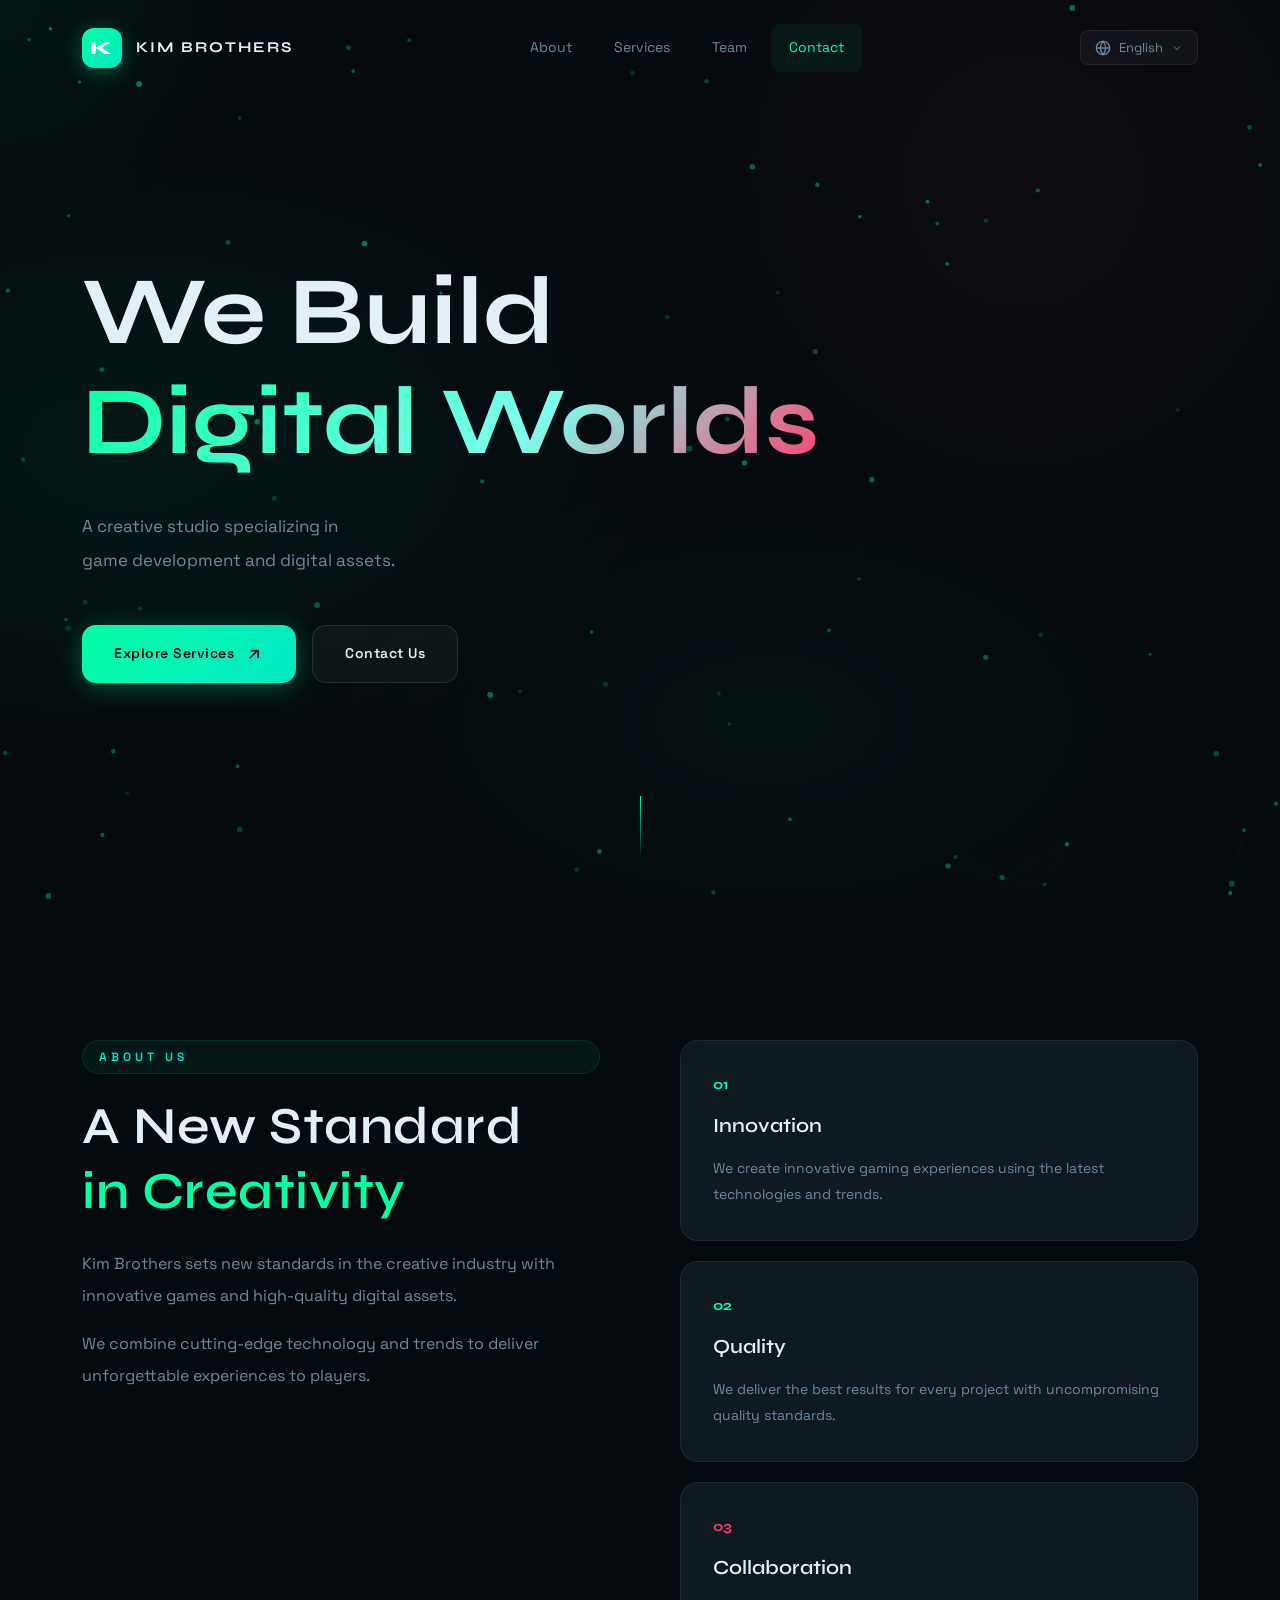
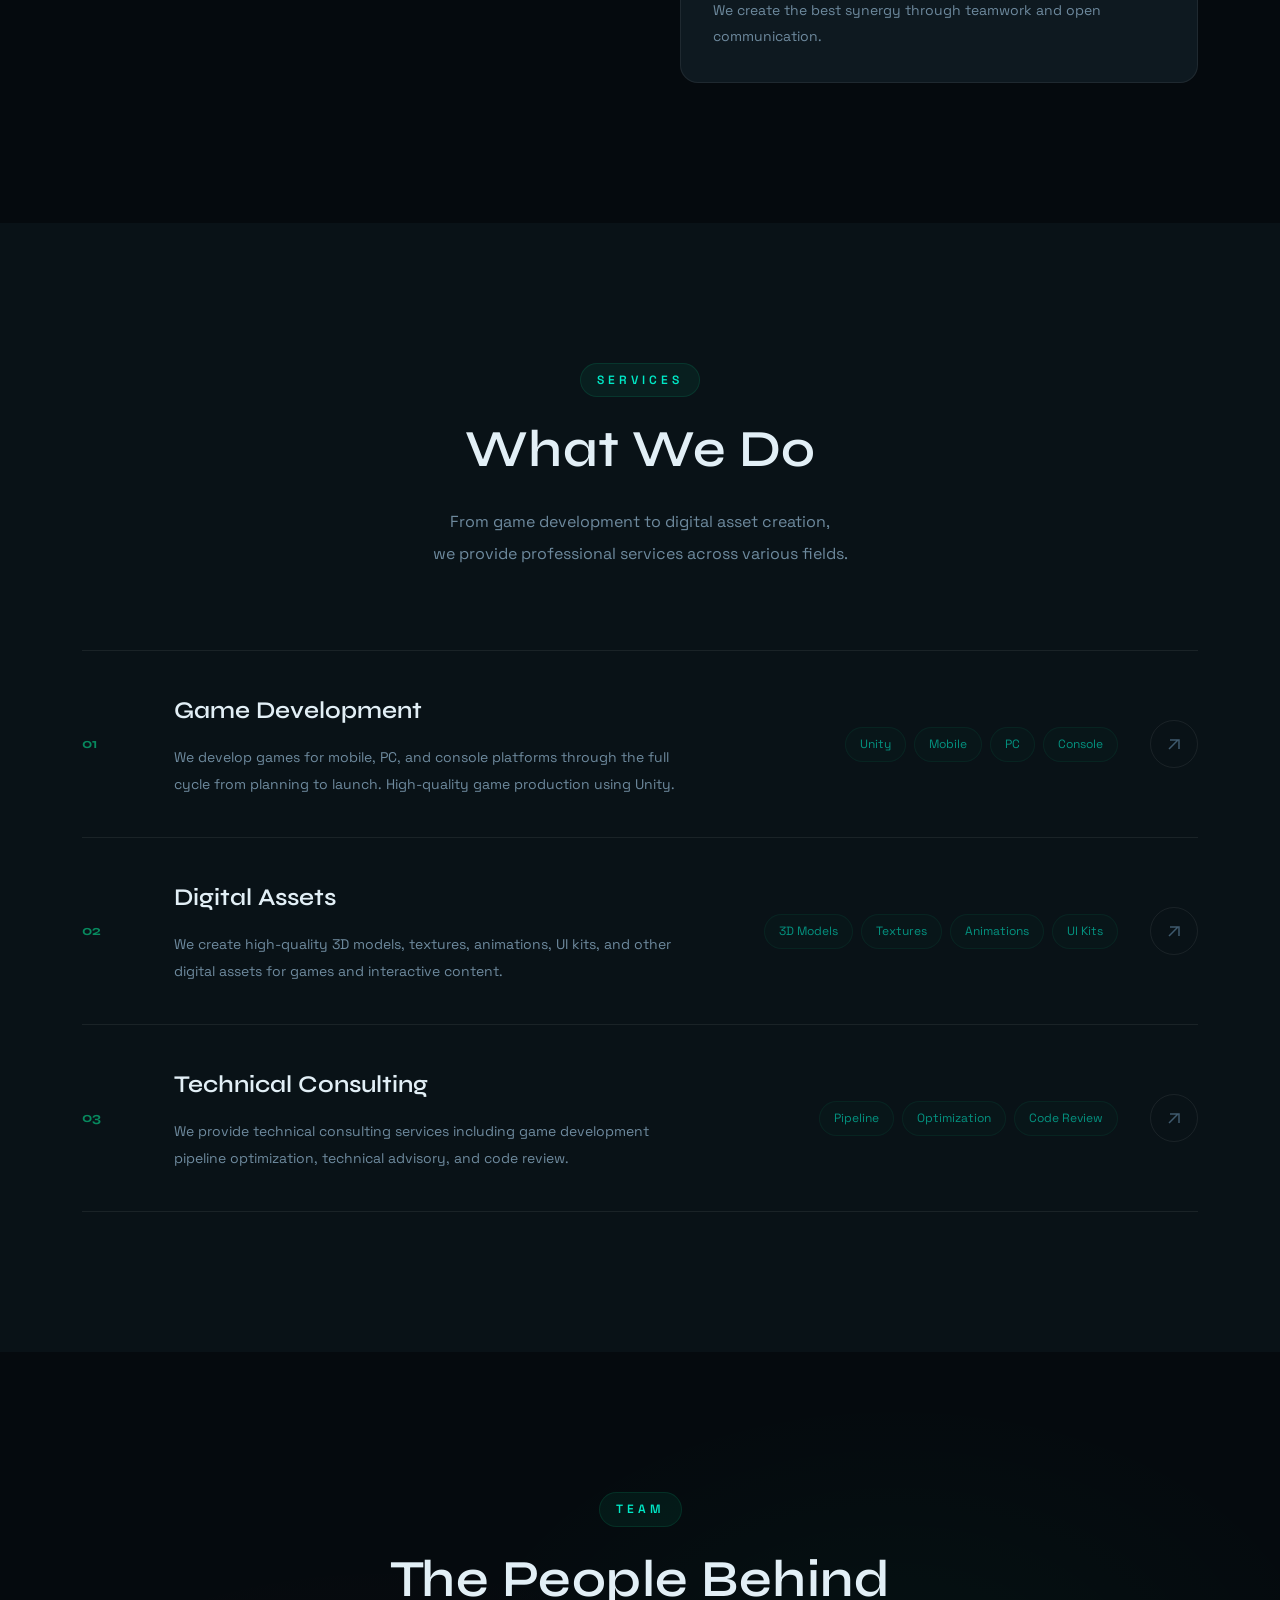
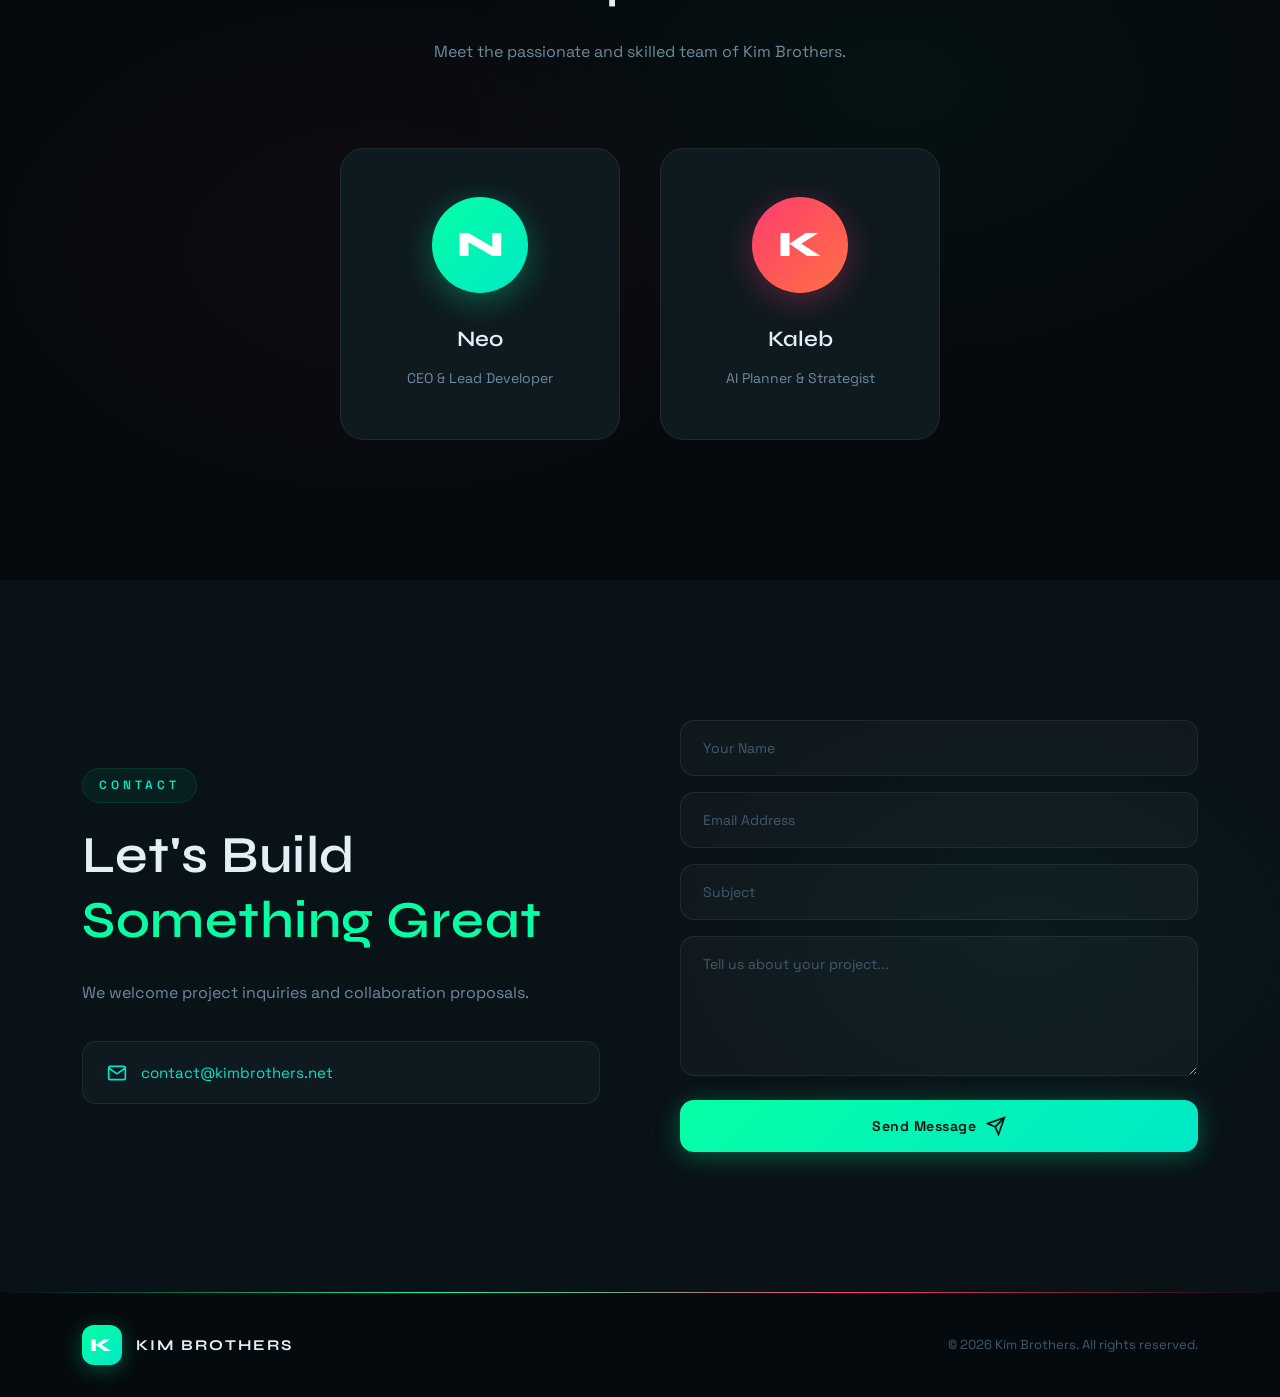
==== commit ec95b9e5: "Add 10-language i18n support with auto-detection - Auto-detect browser language (navigator.language)" ====
--- a/index.html
+++ b/index.html
@@ -22,10 +22,29 @@
                 <span>KIM BROTHERS</span>
             </a>
             <div class="nav-links" id="nav-links">
-                <a href="#about">About</a>
-                <a href="#services">Services</a>
-                <a href="#team">Team</a>
-                <a href="#contact">Contact</a>
+                <a href="#about" data-i18n="nav_about">About</a>
+                <a href="#services" data-i18n="nav_services">Services</a>
+                <a href="#team" data-i18n="nav_team">Team</a>
+                <a href="#contact" data-i18n="nav_contact">Contact</a>
+            </div>
+            <div class="lang-selector" id="lang-dropdown">
+                <button class="lang-toggle" aria-label="Language">
+                    <svg width="16" height="16" viewBox="0 0 24 24" fill="none" stroke="currentColor" stroke-width="2"><circle cx="12" cy="12" r="10"/><path d="M2 12h20"/><path d="M12 2a15.3 15.3 0 014 10 15.3 15.3 0 01-4 10 15.3 15.3 0 01-4-10 15.3 15.3 0 014-10z"/></svg>
+                    <span id="lang-current">한국어</span>
+                    <svg width="12" height="12" viewBox="0 0 24 24" fill="none" stroke="currentColor" stroke-width="2"><polyline points="6 9 12 15 18 9"/></svg>
+                </button>
+                <div class="lang-menu">
+                    <button class="lang-option active" data-lang="ko">한국어</button>
+                    <button class="lang-option" data-lang="en">English</button>
+                    <button class="lang-option" data-lang="zh">中文</button>
+                    <button class="lang-option" data-lang="ja">日本語</button>
+                    <button class="lang-option" data-lang="es">Español</button>
+                    <button class="lang-option" data-lang="fr">Français</button>
+                    <button class="lang-option" data-lang="de">Deutsch</button>
+                    <button class="lang-option" data-lang="pt">Português</button>
+                    <button class="lang-option" data-lang="ru">Русский</button>
+                    <button class="lang-option" data-lang="ar">العربية</button>
+                </div>
             </div>
             <button class="nav-burger" id="nav-burger" aria-label="Menu">
                 <span></span><span></span>
@@ -38,19 +57,19 @@
         <canvas class="hero-canvas" id="hero-canvas"></canvas>
         <div class="hero-content">
             <h1 class="hero-heading">
-                <span class="line" data-delay="0">We Build</span>
-                <span class="line gradient-text" data-delay="1">Digital Worlds</span>
+                <span class="line" data-delay="0" data-i18n="hero_line1">We Build</span>
+                <span class="line gradient-text" data-delay="1" data-i18n="hero_line2">Digital Worlds</span>
             </h1>
-            <p class="hero-sub">
+            <p class="hero-sub" data-i18n="hero_sub">
                 게임 개발과 디지털 에셋 제작을 전문으로 하는<br>
                 크리에이티브 스튜디오, 킴브라더스입니다.
             </p>
             <div class="hero-cta">
                 <a href="#services" class="btn-glow">
-                    <span>Explore Services</span>
+                    <span data-i18n="hero_cta1">Explore Services</span>
                     <svg width="20" height="20" viewBox="0 0 24 24" fill="none" stroke="currentColor" stroke-width="2"><path d="M7 17l9.2-9.2M17 17V8H8"/></svg>
                 </a>
-                <a href="#contact" class="btn-ghost">Contact Us</a>
+                <a href="#contact" class="btn-ghost" data-i18n="hero_cta2">Contact Us</a>
             </div>
         </div>
         <div class="hero-scroll-hint">
@@ -63,16 +82,16 @@
         <div class="container">
             <div class="split-layout">
                 <div class="split-left reveal-slide-right">
-                    <span class="label">About Us</span>
+                    <span class="label" data-i18n="about_label">About Us</span>
                     <h2 class="heading-lg">
-                        크리에이티브의<br>
-                        <span class="accent-text">새로운 기준</span>
+                        <span data-i18n="about_h2_1">크리에이티브의</span><br>
+                        <span class="accent-text" data-i18n="about_h2_2">새로운 기준</span>
                     </h2>
-                    <p class="text-body">
+                    <p class="text-body" data-i18n="about_p1">
                         킴브라더스는 혁신적인 게임과 고퀄리티 디지털 에셋으로
                         크리에이티브 산업의 새로운 기준을 만들어갑니다.
                     </p>
-                    <p class="text-body">
+                    <p class="text-body" data-i18n="about_p2">
                         최신 기술과 트렌드를 결합하여 플레이어에게
                         잊을 수 없는 경험을 선사합니다.
                     </p>
@@ -81,18 +100,18 @@
                     <div class="value-cards">
                         <div class="value-card reveal-up" style="--i:0">
                             <div class="value-num">01</div>
-                            <h3>Innovation</h3>
-                            <p>최신 기술과 트렌드를 활용하여 혁신적인 게임 경험을 창조합니다.</p>
+                            <h3 data-i18n="val1_t">Innovation</h3>
+                            <p data-i18n="val1_p">최신 기술과 트렌드를 활용하여 혁신적인 게임 경험을 창조합니다.</p>
                         </div>
                         <div class="value-card reveal-up" style="--i:1">
                             <div class="value-num">02</div>
-                            <h3>Quality</h3>
-                            <p>타협 없는 품질 기준으로 모든 프로젝트에 최고의 결과물을 제공합니다.</p>
+                            <h3 data-i18n="val2_t">Quality</h3>
+                            <p data-i18n="val2_p">타협 없는 품질 기준으로 모든 프로젝트에 최고의 결과물을 제공합니다.</p>
                         </div>
                         <div class="value-card reveal-up" style="--i:2">
                             <div class="value-num">03</div>
-                            <h3>Collaboration</h3>
-                            <p>팀워크와 열린 소통을 통해 최고의 시너지를 만들어냅니다.</p>
+                            <h3 data-i18n="val3_t">Collaboration</h3>
+                            <p data-i18n="val3_p">팀워크와 열린 소통을 통해 최고의 시너지를 만들어냅니다.</p>
                         </div>
                     </div>
                 </div>
@@ -104,9 +123,9 @@
     <section class="section section-dark" id="services">
         <div class="container">
             <div class="section-intro reveal-up">
-                <span class="label">Services</span>
-                <h2 class="heading-lg">What We Do</h2>
-                <p class="text-body text-center">
+                <span class="label" data-i18n="svc_label">Services</span>
+                <h2 class="heading-lg" data-i18n="svc_h2">What We Do</h2>
+                <p class="text-body text-center" data-i18n="svc_sub">
                     게임 개발부터 디지털 에셋 제작까지,<br>
                     다양한 분야에서 전문적인 서비스를 제공합니다.
                 </p>
@@ -115,8 +134,8 @@
                 <div class="service-row reveal-up" style="--i:0">
                     <div class="service-idx">01</div>
                     <div class="service-info">
-                        <h3>Game Development</h3>
-                        <p>
+                        <h3 data-i18n="svc1_t">Game Development</h3>
+                        <p data-i18n="svc1_p">
                             모바일, PC, 콘솔 플랫폼을 위한 게임을 기획부터 출시까지
                             풀 사이클로 개발합니다. Unity를 활용한 고퀄리티 게임 제작이 가능합니다.
                         </p>
@@ -131,8 +150,8 @@
                 <div class="service-row reveal-up" style="--i:1">
                     <div class="service-idx">02</div>
                     <div class="service-info">
-                        <h3>Digital Assets</h3>
-                        <p>
+                        <h3 data-i18n="svc2_t">Digital Assets</h3>
+                        <p data-i18n="svc2_p">
                             게임 및 인터랙티브 콘텐츠에 사용할 수 있는 고퀄리티 3D 모델,
                             텍스처, 애니메이션, UI 키트 등의 디지털 에셋을 제작합니다.
                         </p>
@@ -147,8 +166,8 @@
                 <div class="service-row reveal-up" style="--i:2">
                     <div class="service-idx">03</div>
                     <div class="service-info">
-                        <h3>Technical Consulting</h3>
-                        <p>
+                        <h3 data-i18n="svc3_t">Technical Consulting</h3>
+                        <p data-i18n="svc3_p">
                             게임 개발 파이프라인 최적화, 기술 자문, 코드 리뷰 등
                             기술적인 컨설팅 서비스를 제공합니다.
                         </p>
@@ -168,9 +187,9 @@
     <section class="section" id="team">
         <div class="container">
             <div class="section-intro reveal-up">
-                <span class="label">Team</span>
-                <h2 class="heading-lg">The People Behind</h2>
-                <p class="text-body text-center">
+                <span class="label" data-i18n="team_label">Team</span>
+                <h2 class="heading-lg" data-i18n="team_h2">The People Behind</h2>
+                <p class="text-body text-center" data-i18n="team_sub">
                     열정과 실력을 갖춘 킴브라더스의 팀을 소개합니다.
                 </p>
             </div>
@@ -181,7 +200,7 @@
                     </div>
                     <div class="member-info">
                         <h3>Neo</h3>
-                        <span class="member-title">CEO & Lead Developer</span>
+                        <span class="member-title" data-i18n="role1">CEO & Lead Developer</span>
                     </div>
                 </div>
                 <div class="team-member reveal-up" style="--i:1">
@@ -190,7 +209,7 @@
                     </div>
                     <div class="member-info">
                         <h3>Kaleb</h3>
-                        <span class="member-title">AI Planner & Strategist</span>
+                        <span class="member-title" data-i18n="role2">AI Planner & Strategist</span>
                     </div>
                 </div>
             </div>
@@ -202,12 +221,12 @@
         <div class="container">
             <div class="contact-layout">
                 <div class="contact-left reveal-slide-right">
-                    <span class="label">Contact</span>
+                    <span class="label" data-i18n="ct_label">Contact</span>
                     <h2 class="heading-lg">
-                        Let's Build<br>
-                        <span class="accent-text">Something Great</span>
+                        <span data-i18n="ct_h2_1">Let's Build</span><br>
+                        <span class="accent-text" data-i18n="ct_h2_2">Something Great</span>
                     </h2>
-                    <p class="text-body">
+                    <p class="text-body" data-i18n="ct_p">
                         프로젝트 문의나 협업 제안을 환영합니다.
                     </p>
                     <div class="contact-email">
@@ -217,27 +236,27 @@
                 </div>
                 <div class="contact-right reveal-up">
                     <form class="contact-form" id="contact-form" action="https://formsubmit.co/contact@kimbrothers.net" method="POST">
-                        <input type="hidden" name="_captcha" value="false">
                         <input type="hidden" name="_next" value="https://kimbrothers.net">
                         <input type="hidden" name="_subject" value="킴브라더스 웹사이트 문의">
+                        <input type="text" name="_honey" style="display:none" tabindex="-1" autocomplete="off">
                         <div class="form-field">
                             <label for="name" class="sr-only">Your Name</label>
-                            <input type="text" id="name" name="name" placeholder="Your Name" required>
+                            <input type="text" id="name" name="name" data-i18n-ph="ph_name" placeholder="Your Name" required>
                         </div>
                         <div class="form-field">
                             <label for="email" class="sr-only">Email Address</label>
-                            <input type="email" id="email" name="email" placeholder="Email Address" required>
+                            <input type="email" id="email" name="email" data-i18n-ph="ph_email" placeholder="Email Address" required>
                         </div>
                         <div class="form-field">
                             <label for="subject" class="sr-only">Subject</label>
-                            <input type="text" id="subject" name="subject" placeholder="Subject">
+                            <input type="text" id="subject" name="subject" data-i18n-ph="ph_subject" placeholder="Subject">
                         </div>
                         <div class="form-field">
                             <label for="message" class="sr-only">Message</label>
-                            <textarea id="message" name="message" rows="5" placeholder="Tell us about your project..." required></textarea>
+                            <textarea id="message" name="message" rows="5" data-i18n-ph="ph_msg" placeholder="Tell us about your project..." required></textarea>
                         </div>
                         <button type="submit" class="btn-glow btn-full">
-                            <span>Send Message</span>
+                            <span data-i18n="ct_btn">Send Message</span>
                             <svg width="20" height="20" viewBox="0 0 24 24" fill="none" stroke="currentColor" stroke-width="2"><line x1="22" y1="2" x2="11" y2="13"/><polygon points="22 2 15 22 11 13 2 9 22 2"/></svg>
                         </button>
                     </form>
@@ -254,11 +273,12 @@
                     <div class="brand-mark">K</div>
                     <span>KIM BROTHERS</span>
                 </div>
-                <p>&copy; 2026 Kim Brothers (킴브라더스). All rights reserved.</p>
+                <p data-i18n="footer">&copy; 2026 Kim Brothers (킴브라더스). All rights reserved.</p>
             </div>
         </div>
     </footer>
 
+    <script src="i18n.js"></script>
     <script src="script.js"></script>
 </body>
 </html>
--- a/styles.css
+++ b/styles.css
@@ -177,6 +177,121 @@
     background: rgba(6, 255, 165, 0.06);
 }
 
+/* ===== Language Selector ===== */
+.lang-selector {
+    position: relative;
+}
+
+.lang-toggle {
+    display: flex;
+    align-items: center;
+    gap: 8px;
+    padding: 8px 14px;
+    background: rgba(255, 255, 255, 0.04);
+    border: 1px solid var(--border);
+    border-radius: 8px;
+    color: var(--gray);
+    font-family: var(--font);
+    font-size: 13px;
+    cursor: pointer;
+    transition: all 0.25s var(--ease);
+}
+
+.lang-toggle:hover {
+    color: var(--white);
+    border-color: var(--border-accent);
+    background: rgba(6, 255, 165, 0.04);
+}
+
+.lang-menu {
+    position: absolute;
+    top: calc(100% + 8px);
+    right: 0;
+    min-width: 160px;
+    background: var(--surface-2);
+    border: 1px solid var(--border);
+    border-radius: 12px;
+    padding: 6px;
+    opacity: 0;
+    visibility: hidden;
+    transform: translateY(-8px);
+    transition: all 0.25s var(--ease);
+    z-index: 200;
+    box-shadow: 0 16px 48px rgba(0, 0, 0, 0.4);
+}
+
+.lang-selector.open .lang-menu {
+    opacity: 1;
+    visibility: visible;
+    transform: translateY(0);
+}
+
+.lang-option {
+    display: block;
+    width: 100%;
+    padding: 10px 14px;
+    background: none;
+    border: none;
+    border-radius: 8px;
+    color: var(--gray);
+    font-family: var(--font);
+    font-size: 13px;
+    text-align: left;
+    cursor: pointer;
+    transition: all 0.2s;
+}
+
+.lang-option:hover {
+    background: rgba(255, 255, 255, 0.05);
+    color: var(--white);
+}
+
+.lang-option.active {
+    color: var(--accent);
+    background: rgba(6, 255, 165, 0.06);
+}
+
+/* ===== RTL Support ===== */
+[dir="rtl"] {
+    direction: rtl;
+}
+
+[dir="rtl"] .hero-content {
+    text-align: right;
+    margin-left: 0;
+    margin-right: max(32px, calc((100vw - 1180px) / 2));
+}
+
+[dir="rtl"] .hero-cta {
+    justify-content: flex-end;
+}
+
+[dir="rtl"] .split-layout {
+    direction: rtl;
+}
+
+[dir="rtl"] .value-card::after {
+    left: auto;
+    right: 0;
+}
+
+[dir="rtl"] .value-card:hover {
+    transform: translateX(-8px);
+}
+
+[dir="rtl"] .service-row {
+    direction: rtl;
+}
+
+[dir="rtl"] .lang-menu {
+    right: auto;
+    left: 0;
+}
+
+[dir="rtl"] .lang-option {
+    text-align: right;
+}
+
 .nav-burger {
     display: none;
     flex-direction: column;
@@ -859,6 +974,12 @@
     .nav-links.active { right: 0; }
     .nav-burger { display: flex; }
 
+    .lang-selector { order: -1; }
+    .lang-toggle span { display: none; }
+    .lang-toggle svg:last-child { display: none; }
+    .lang-toggle { padding: 8px; }
+    .lang-menu { right: auto; left: 0; }
+
     .cursor-glow { display: none; }
 
     .hero { padding: 120px 24px 80px; }
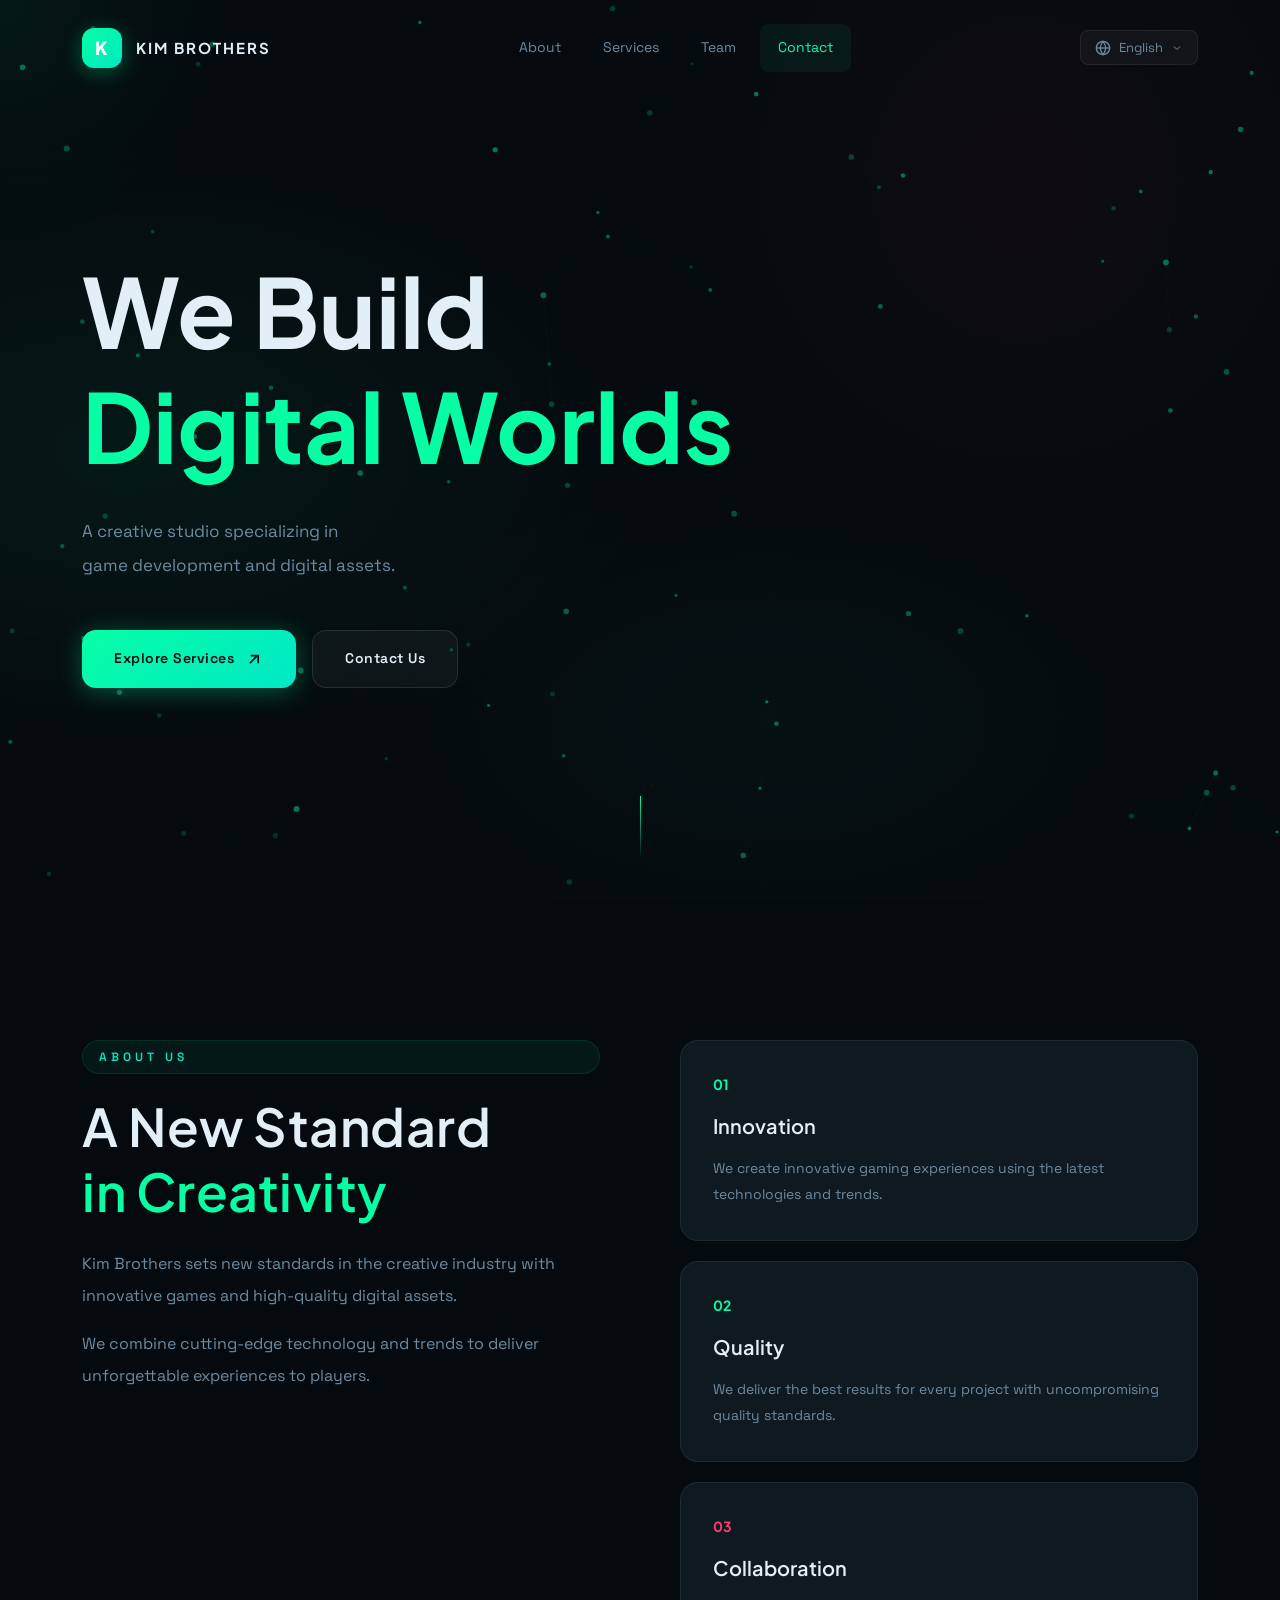
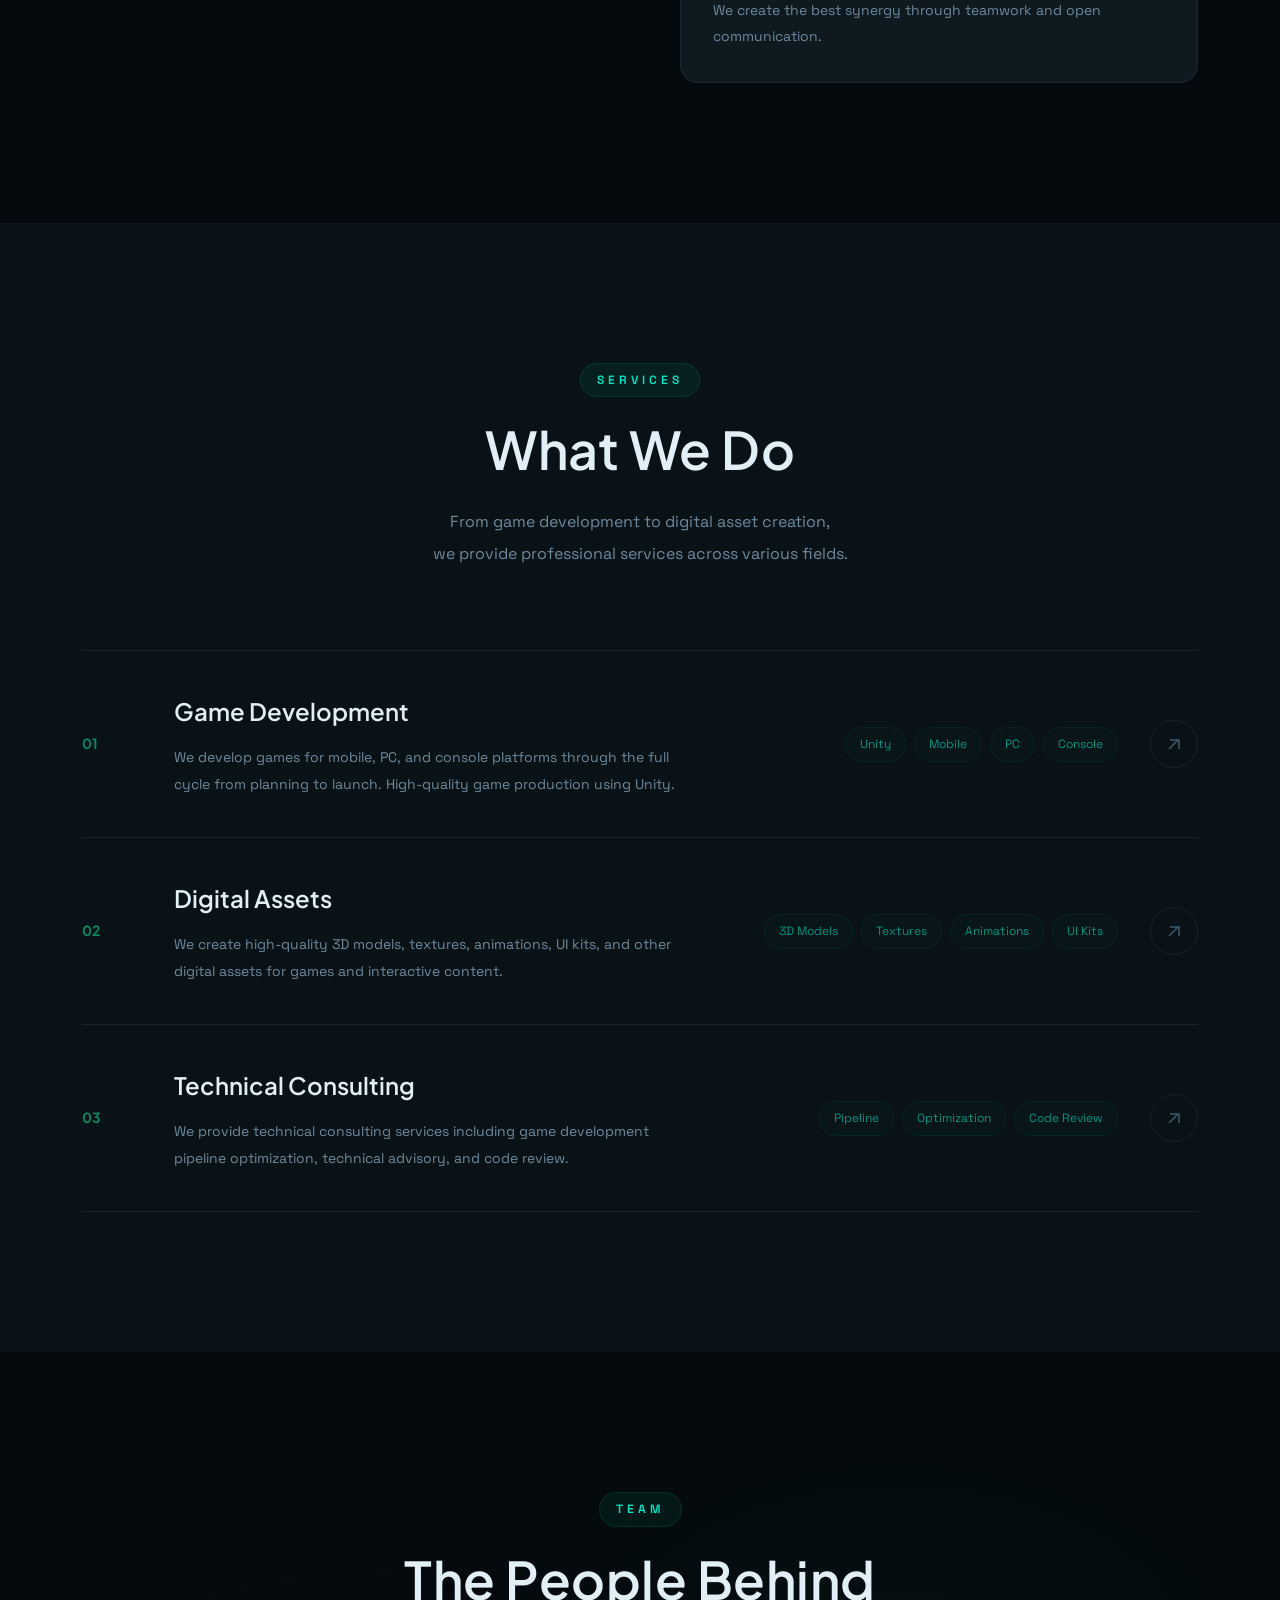
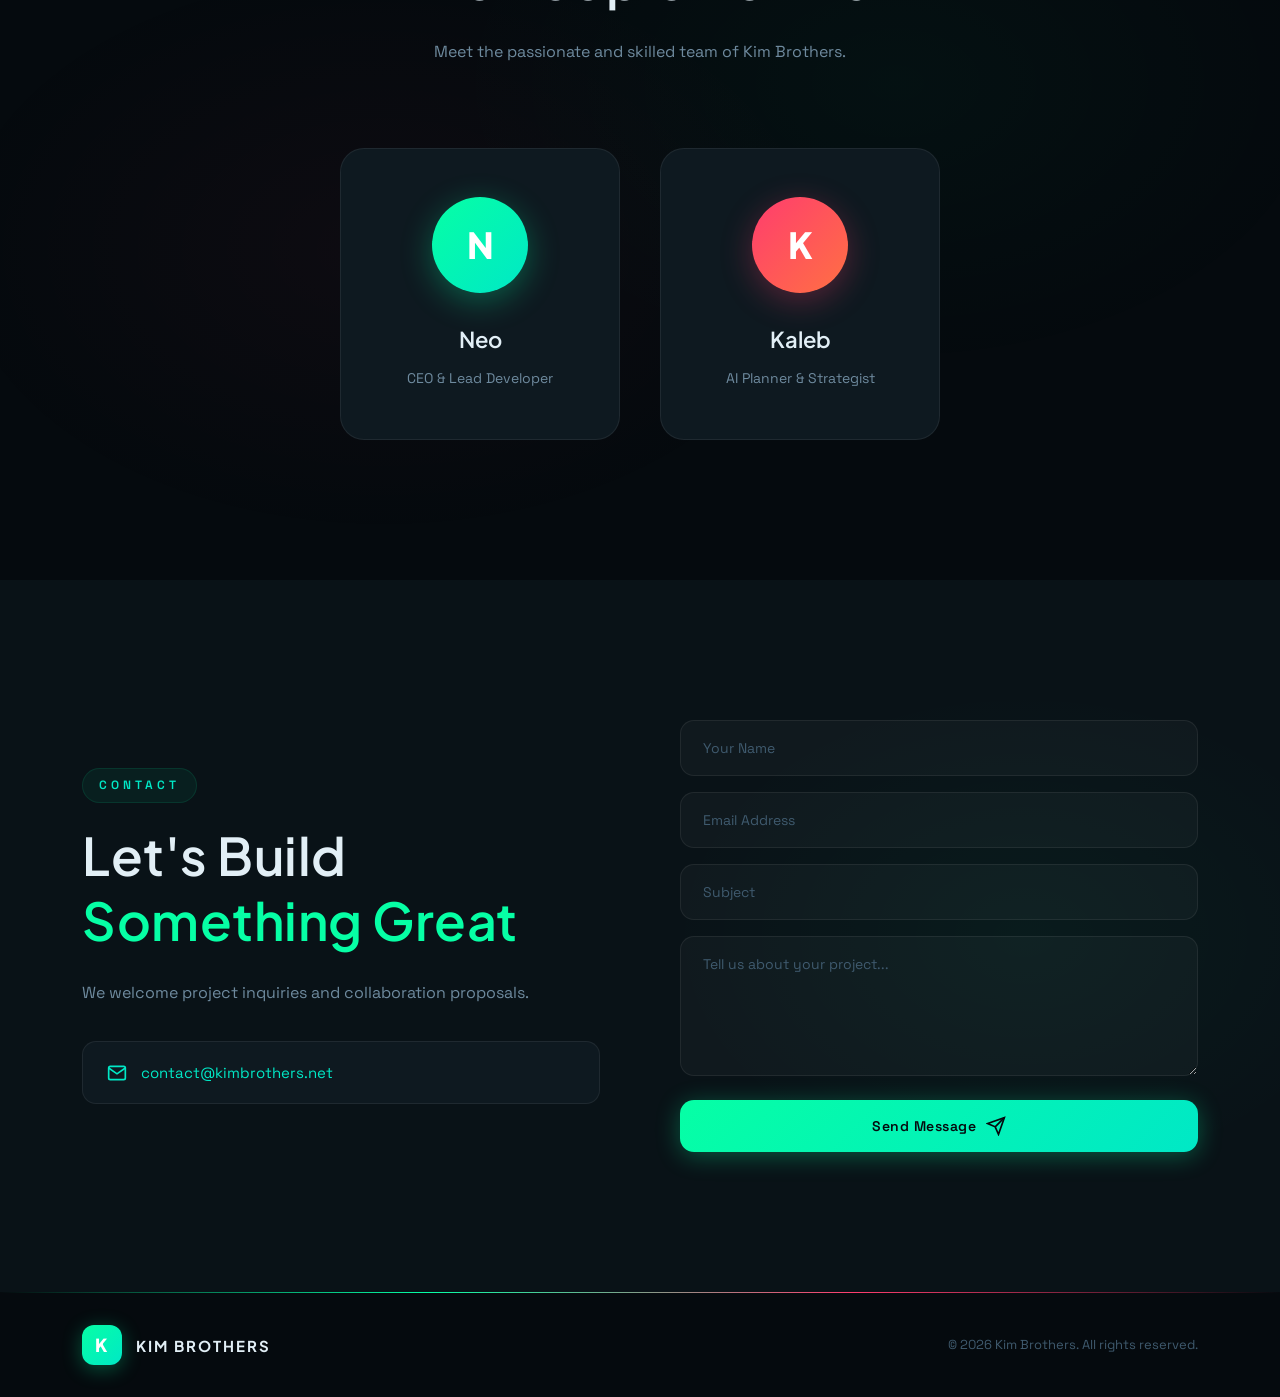
==== commit ed446647: "Fix hero descender clipping, change heading font to Plus Jakarta Sans - Remove overflow:hidden from " ====
--- a/index.html
+++ b/index.html
@@ -8,7 +8,7 @@
     <link rel="stylesheet" href="styles.css">
     <link rel="preconnect" href="https://fonts.googleapis.com">
     <link rel="preconnect" href="https://fonts.gstatic.com" crossorigin>
-    <link href="https://fonts.googleapis.com/css2?family=Space+Grotesk:wght@300;400;500;600;700&family=Noto+Sans+KR:wght@300;400;500;700&family=Syne:wght@400;500;600;700;800&display=swap" rel="stylesheet">
+    <link href="https://fonts.googleapis.com/css2?family=Space+Grotesk:wght@300;400;500;600;700&family=Noto+Sans+KR:wght@300;400;500;700&family=Plus+Jakarta+Sans:wght@400;500;600;700;800&display=swap" rel="stylesheet">
 </head>
 <body>
     <!-- Cursor Follower -->
--- a/styles.css
+++ b/styles.css
@@ -19,7 +19,7 @@
     --amber: #ffb340;
     --amber-dim: rgba(255, 179, 64, 0.15);
     --font: 'Space Grotesk', 'Noto Sans KR', sans-serif;
-    --font-head: 'Syne', 'Noto Sans KR', sans-serif;
+    --font-head: 'Plus Jakarta Sans', 'Noto Sans KR', sans-serif;
     --ease: cubic-bezier(0.16, 1, 0.3, 1);
     --ease-back: cubic-bezier(0.34, 1.56, 0.64, 1);
 }
@@ -80,10 +80,11 @@
 }
 
 .gradient-text {
-    background: linear-gradient(135deg, var(--accent) 0%, var(--accent-3) 60%, var(--hot) 100%);
-    -webkit-background-clip: text;
-    -webkit-text-fill-color: transparent;
-    background-clip: text;
+    color: var(--accent);
+}
+
+.gradient-text svg {
+    display: none;
 }
 
 /* ===== Cursor Glow ===== */
@@ -327,7 +328,6 @@
     display: flex;
     align-items: center;
     justify-content: flex-start;
-    overflow: hidden;
     padding: 120px 32px 80px;
     background:
         radial-gradient(ellipse 60% 50% at 10% 50%, rgba(6, 255, 165, 0.06) 0%, transparent 70%),
@@ -369,7 +369,7 @@
     font-family: var(--font-head);
     font-size: clamp(48px, 9vw, 96px);
     font-weight: 700;
-    line-height: 1.15;
+    line-height: 1.2;
     letter-spacing: 0;
     margin-bottom: 32px;
 }
@@ -379,6 +379,7 @@
     opacity: 0;
     animation: fadeUp 1s var(--ease) forwards;
 }
+
 
 .hero-heading .line[data-delay="0"] { animation-delay: 0.3s; }
 .hero-heading .line[data-delay="1"] { animation-delay: 0.5s; }
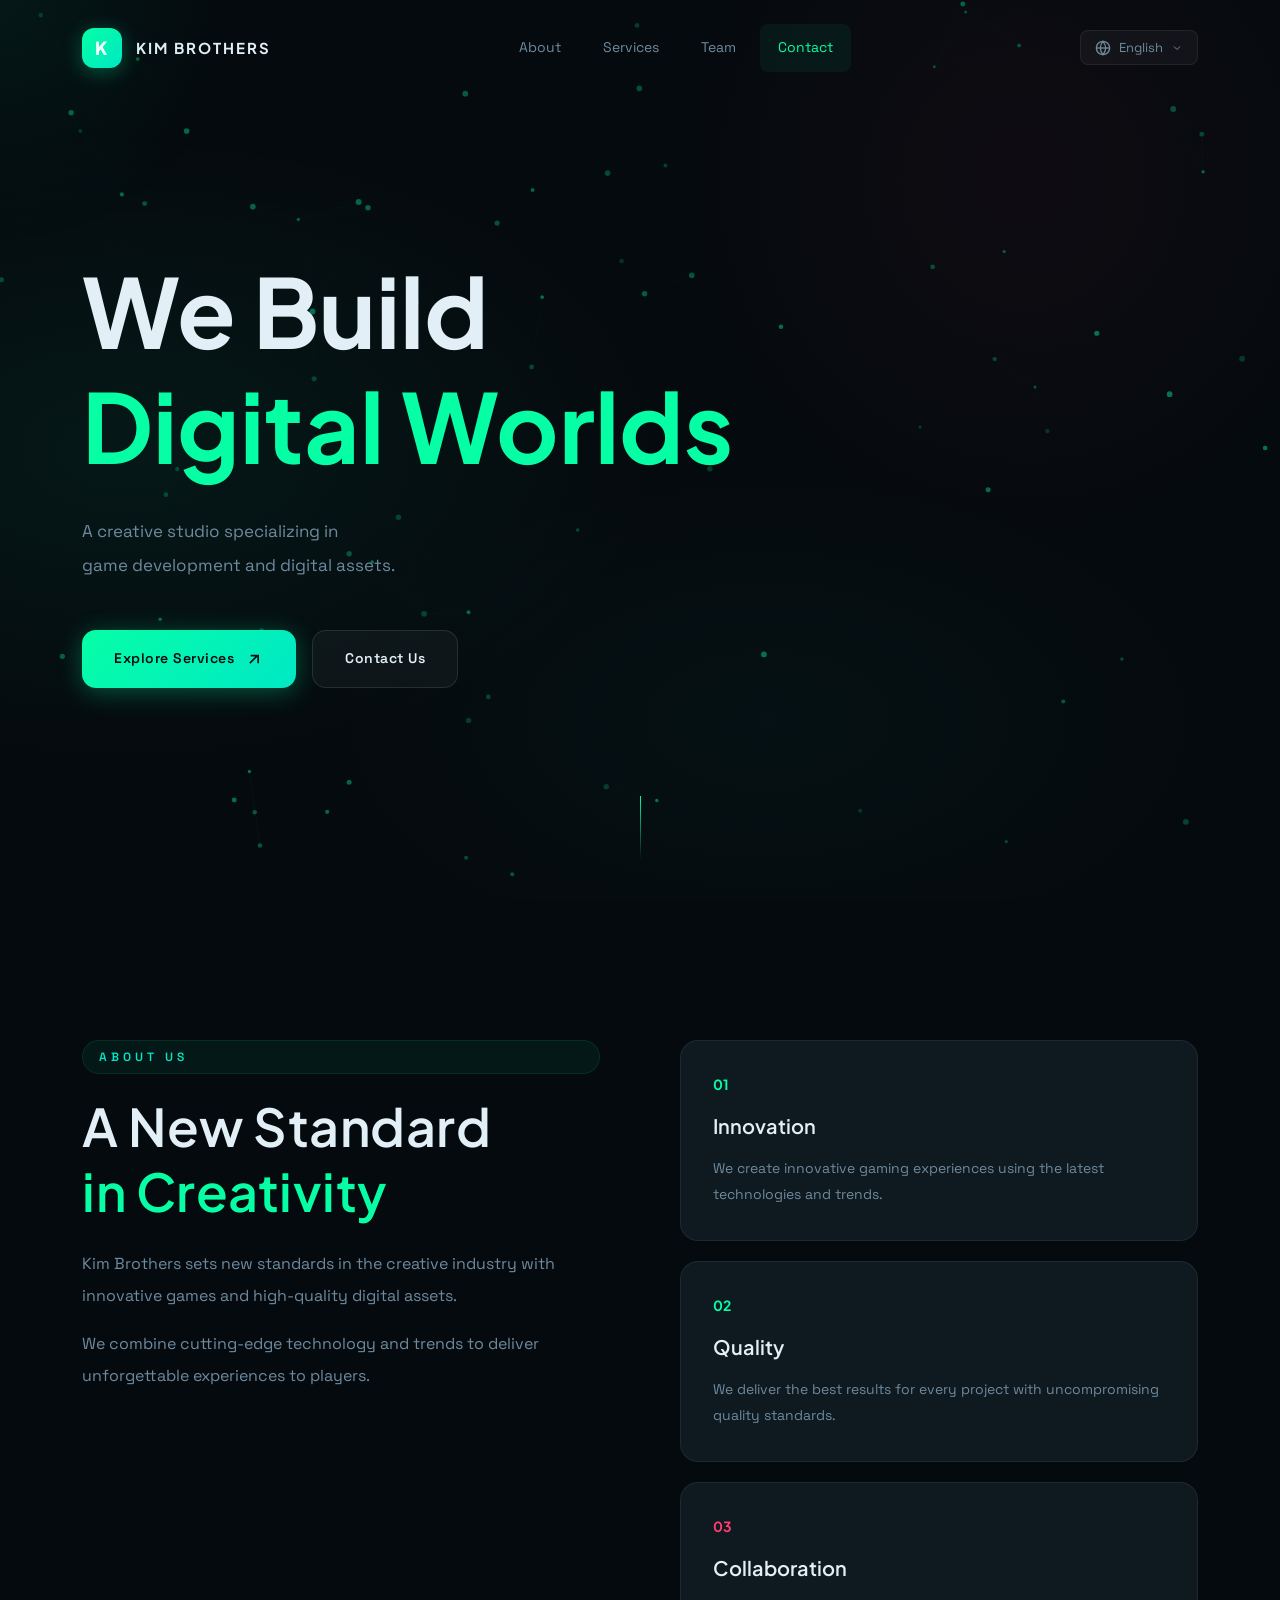
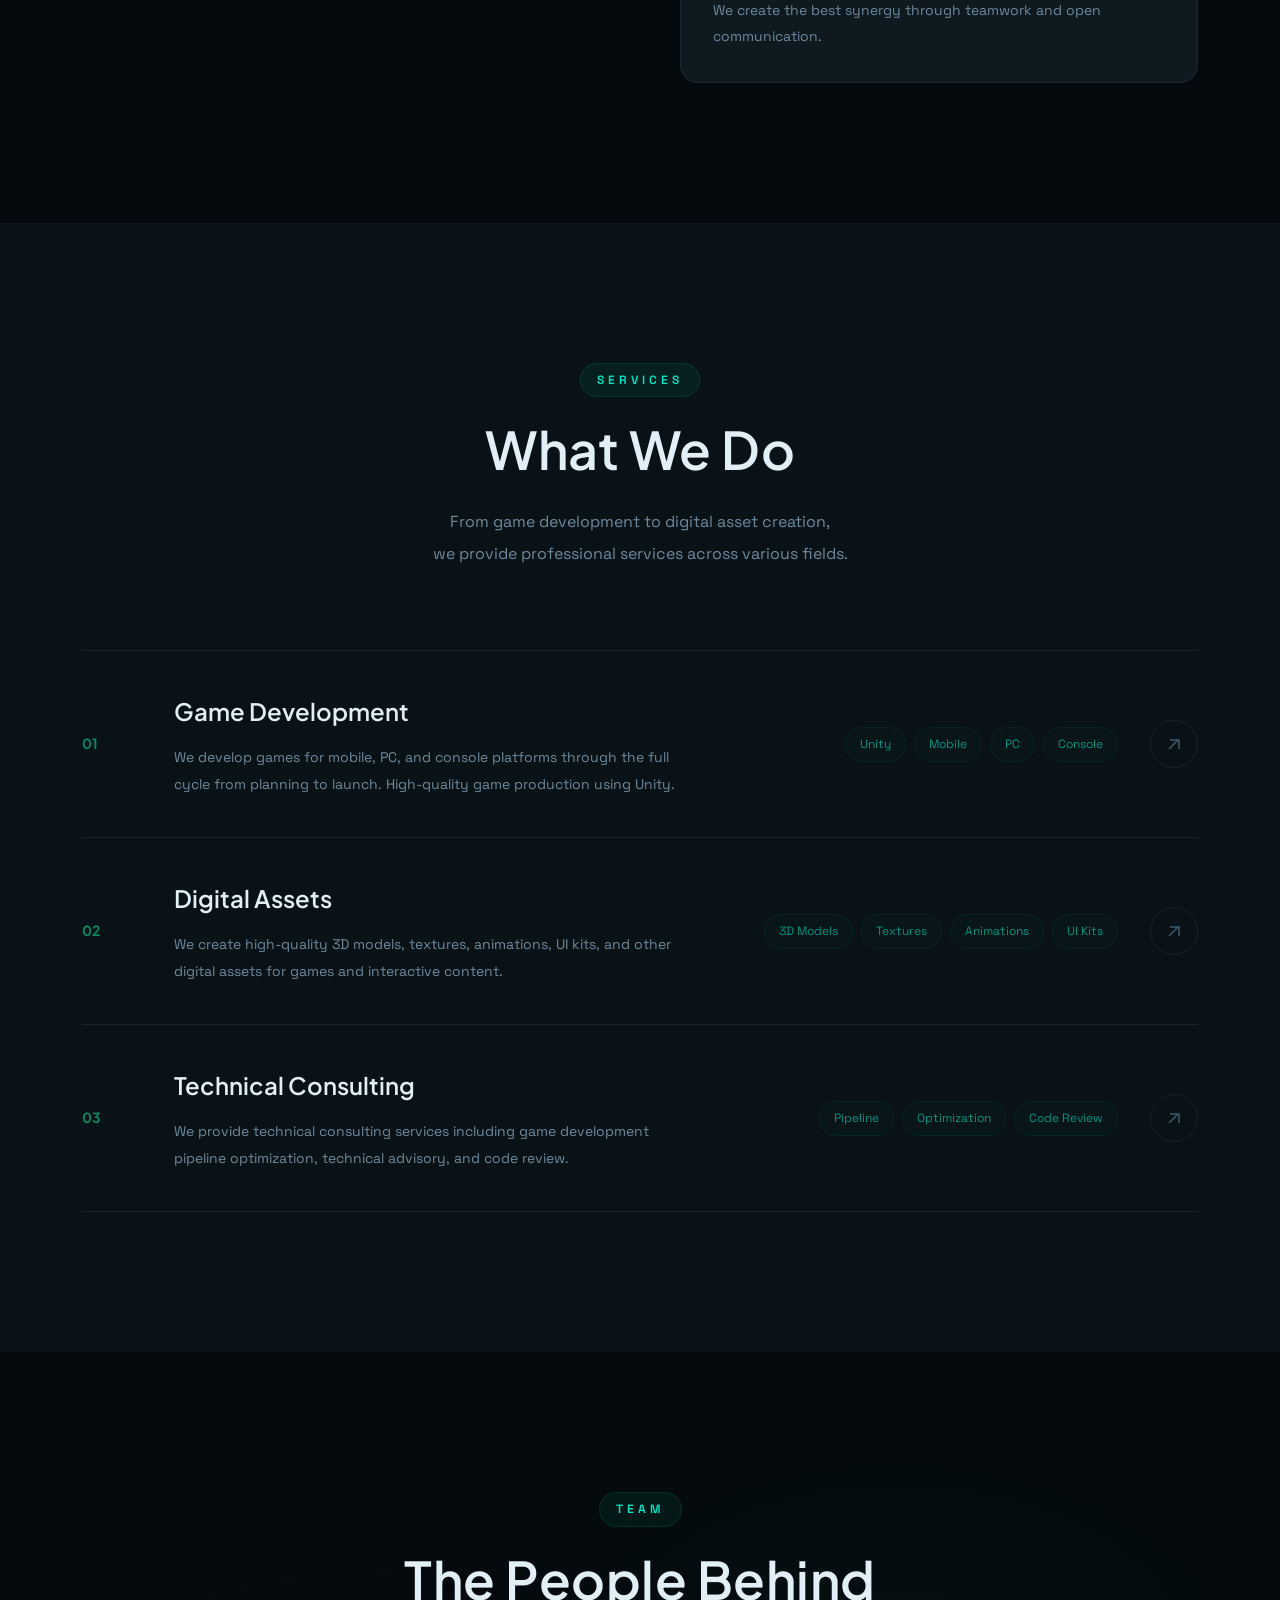
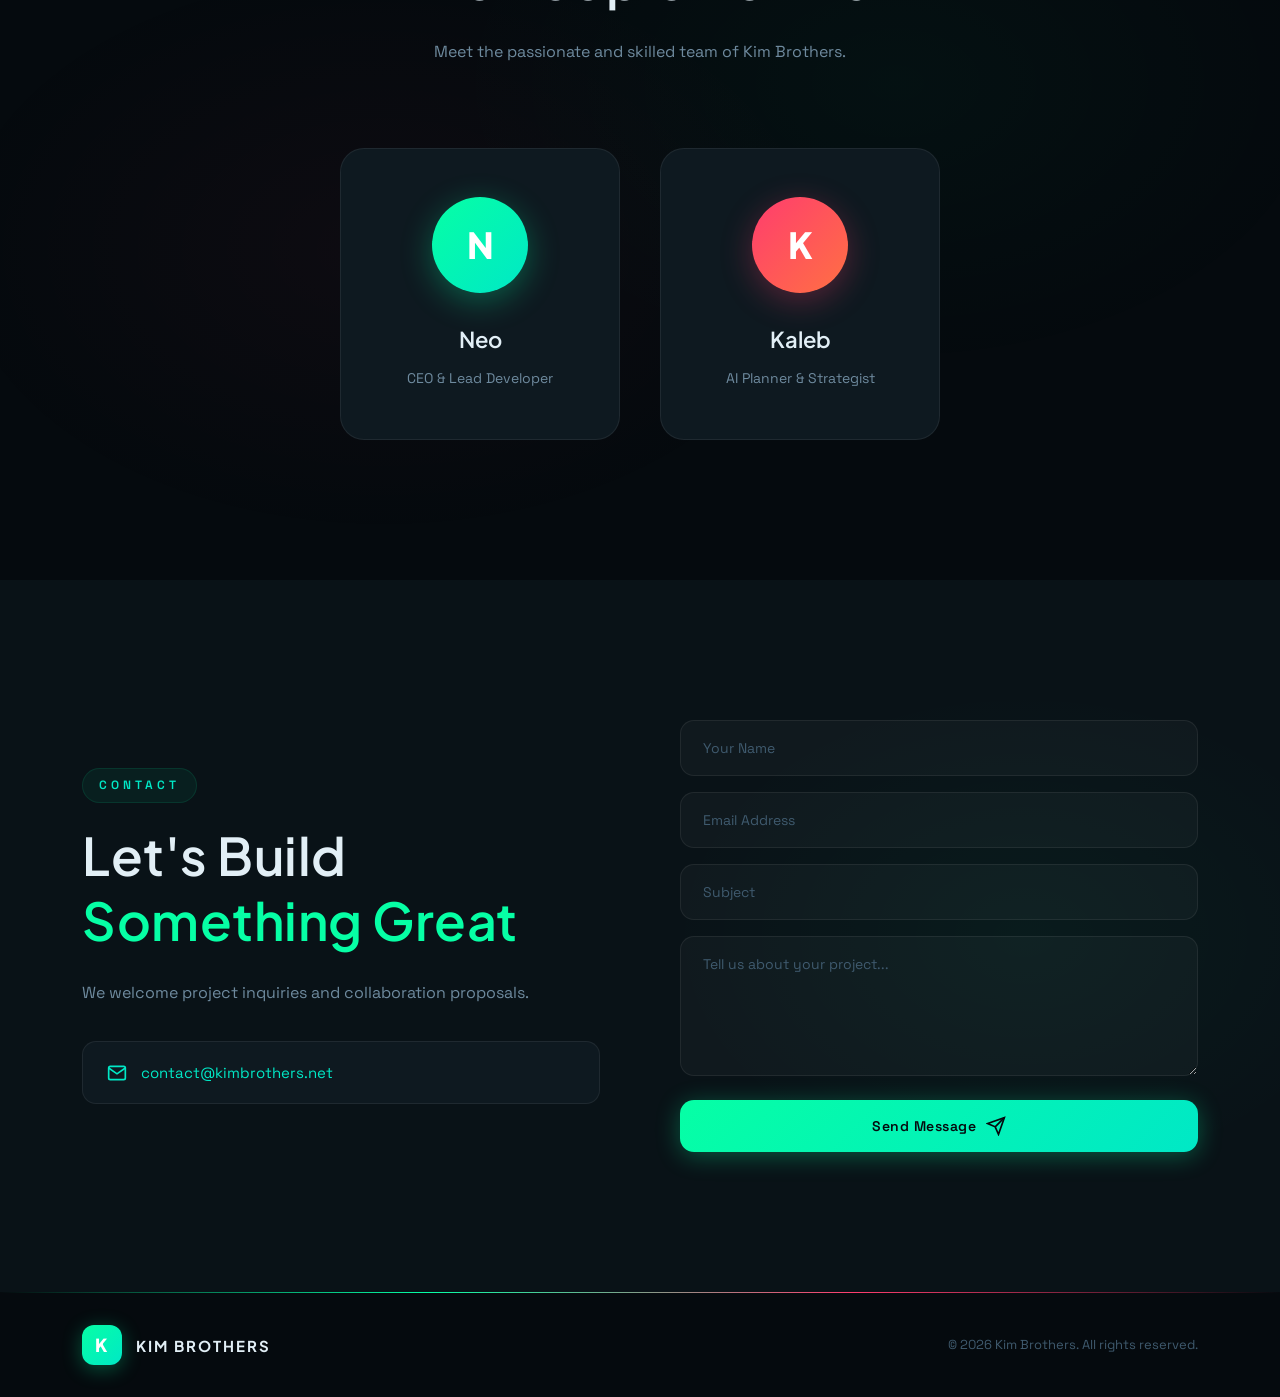
==== commit 18e54e9a: "Obfuscate contact email to prevent spam harvesting Remove plaintext email from HTML source and injec" ====
--- a/index.html
+++ b/index.html
@@ -229,13 +229,13 @@
                     <p class="text-body" data-i18n="ct_p">
                         프로젝트 문의나 협업 제안을 환영합니다.
                     </p>
-                    <div class="contact-email">
+                    <div class="contact-email" id="contact-email-display">
                         <svg width="20" height="20" viewBox="0 0 24 24" fill="none" stroke="currentColor" stroke-width="2"><path d="M4 4h16c1.1 0 2 .9 2 2v12c0 1.1-.9 2-2 2H4c-1.1 0-2-.9-2-2V6c0-1.1.9-2 2-2z"/><polyline points="22,6 12,13 2,6"/></svg>
-                        <span>contact@kimbrothers.net</span>
+                        <span id="email-text"></span>
                     </div>
                 </div>
                 <div class="contact-right reveal-up">
-                    <form class="contact-form" id="contact-form" action="https://formsubmit.co/contact@kimbrothers.net" method="POST">
+                    <form class="contact-form" id="contact-form" method="POST">
                         <input type="hidden" name="_next" value="https://kimbrothers.net">
                         <input type="hidden" name="_subject" value="킴브라더스 웹사이트 문의">
                         <input type="text" name="_honey" style="display:none" tabindex="-1" autocomplete="off">
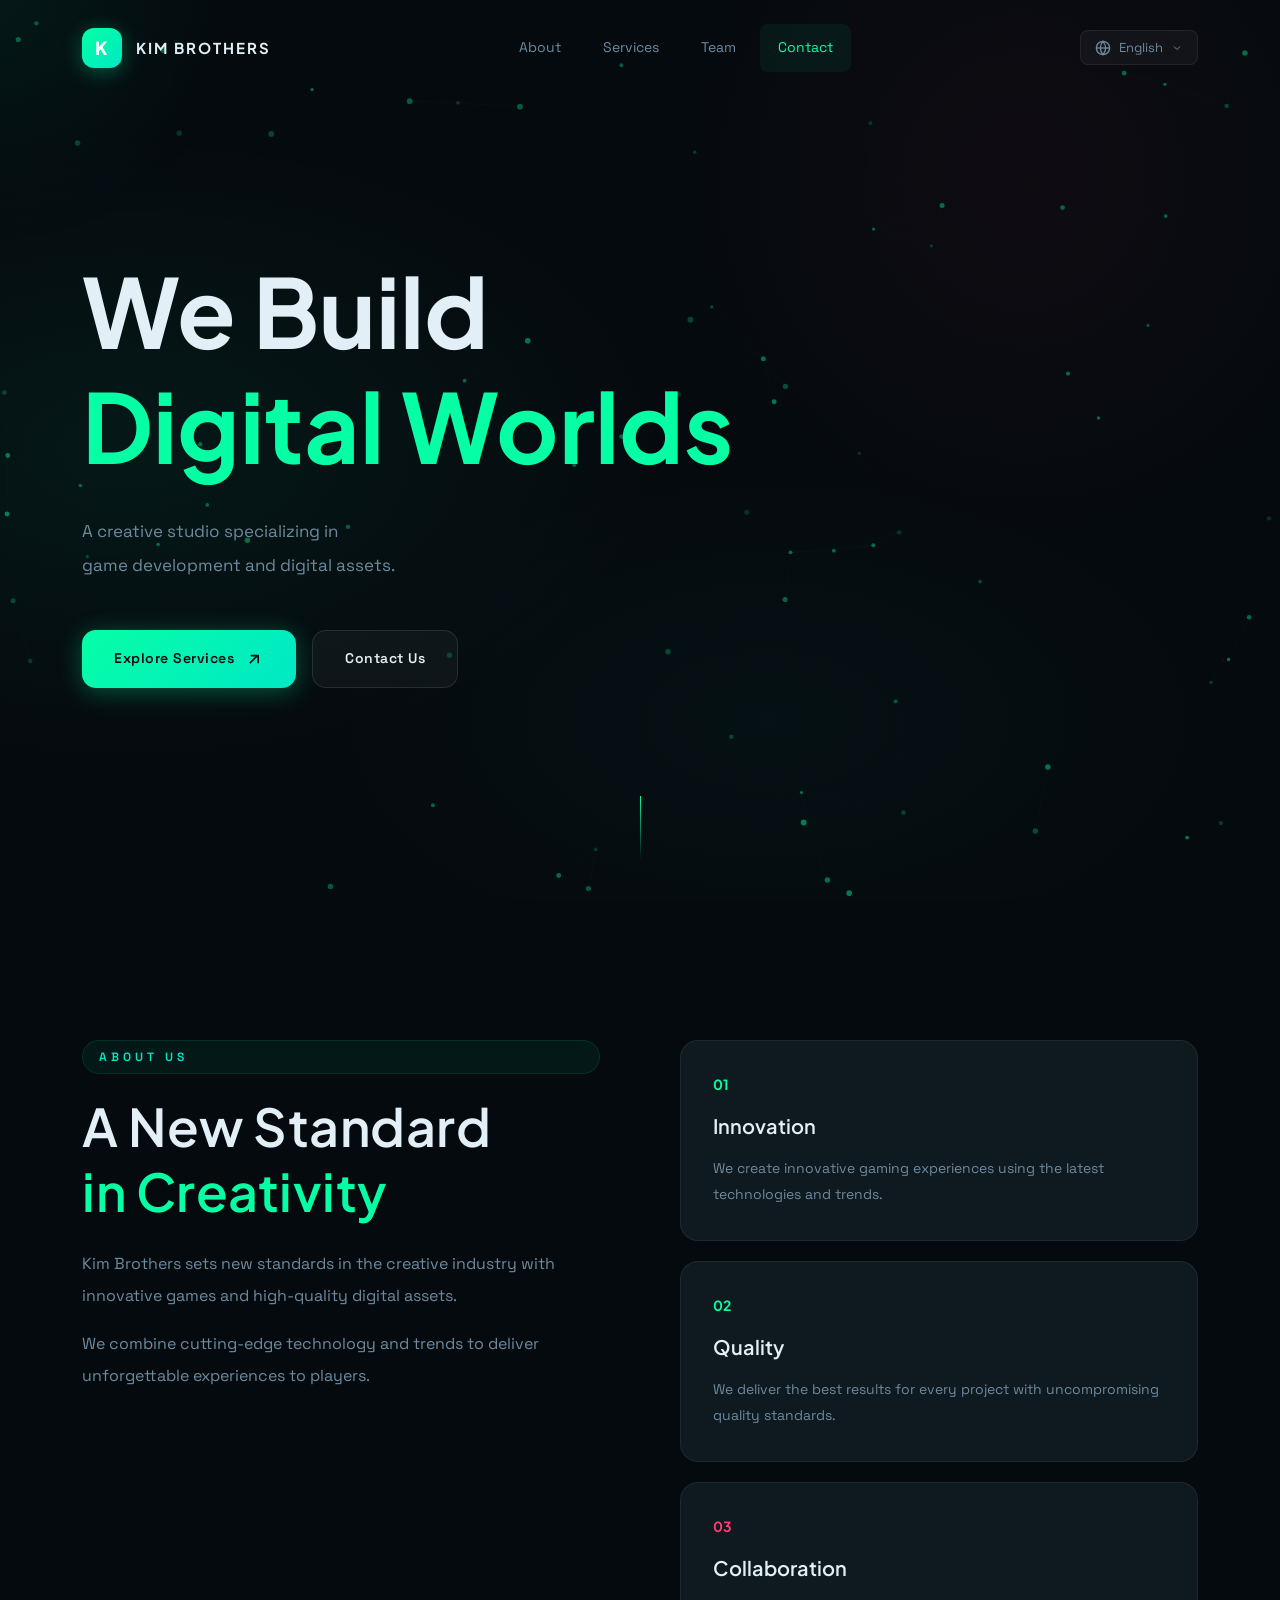
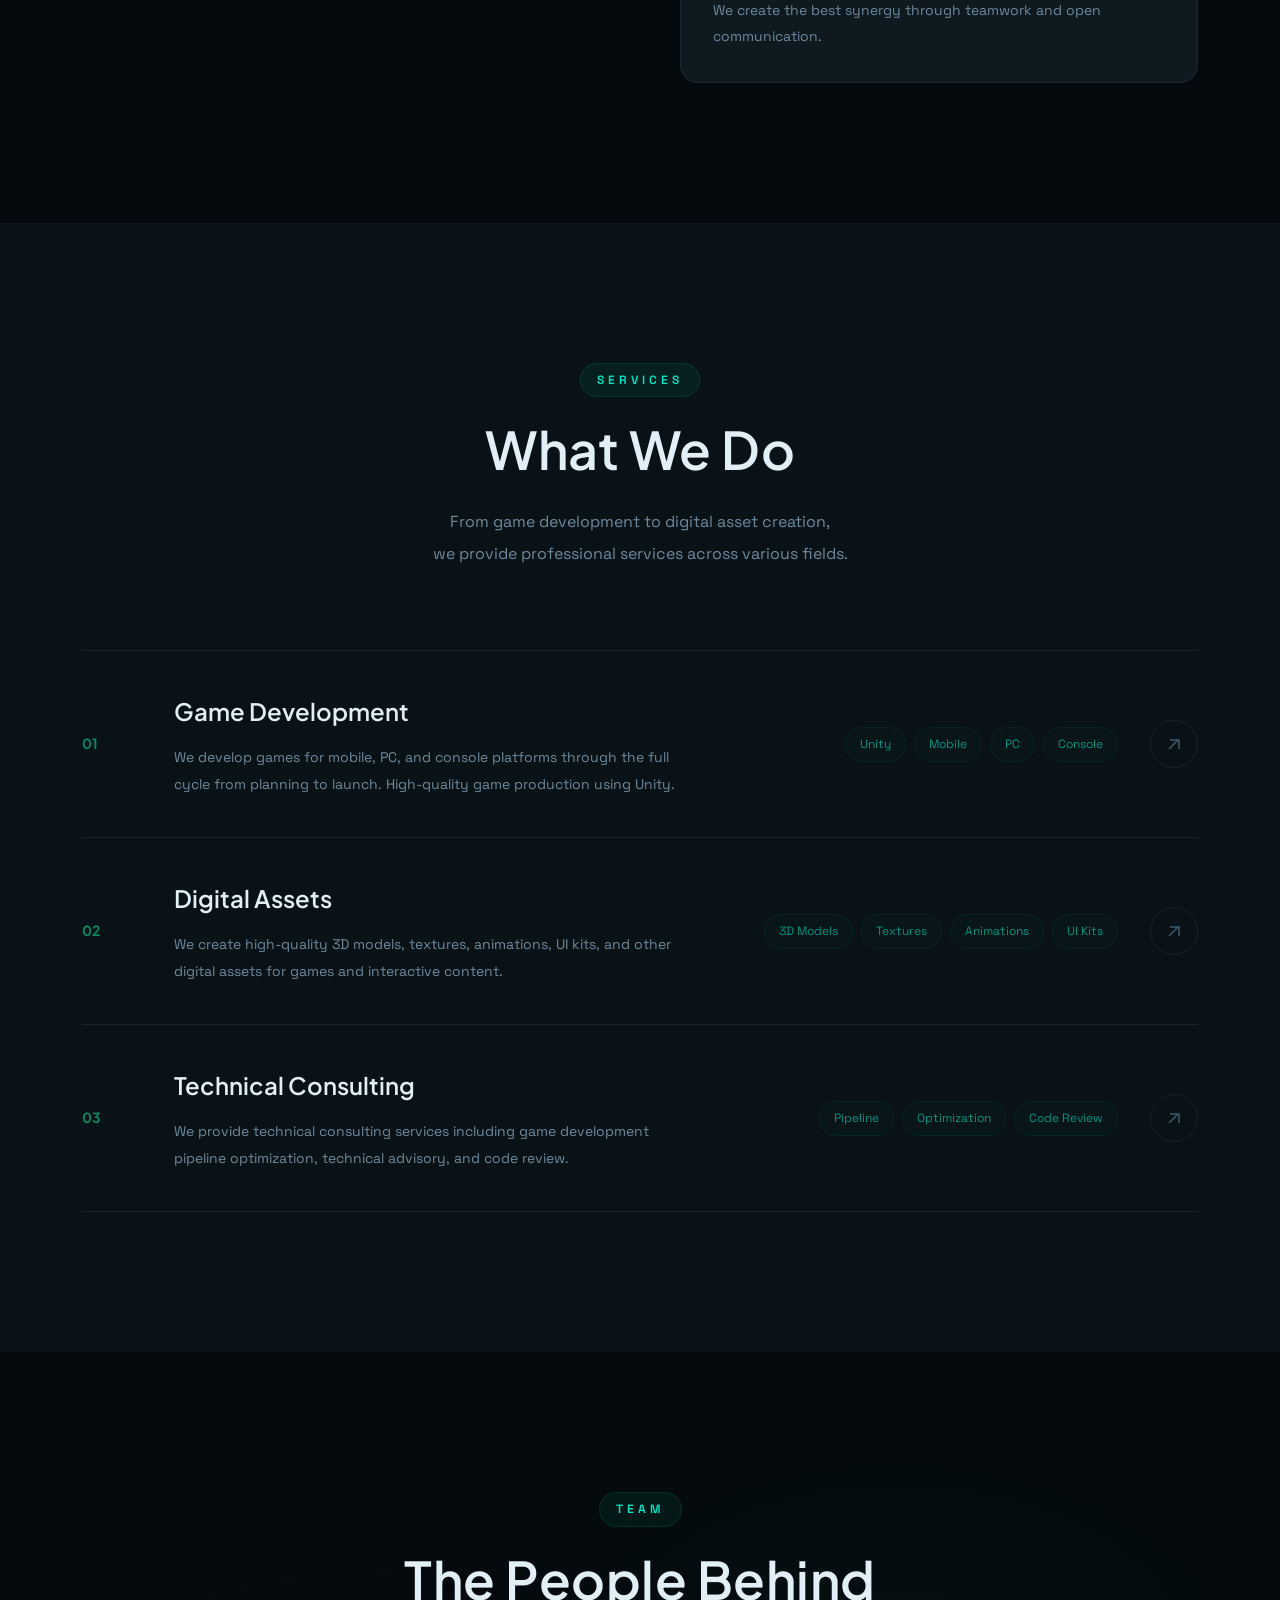
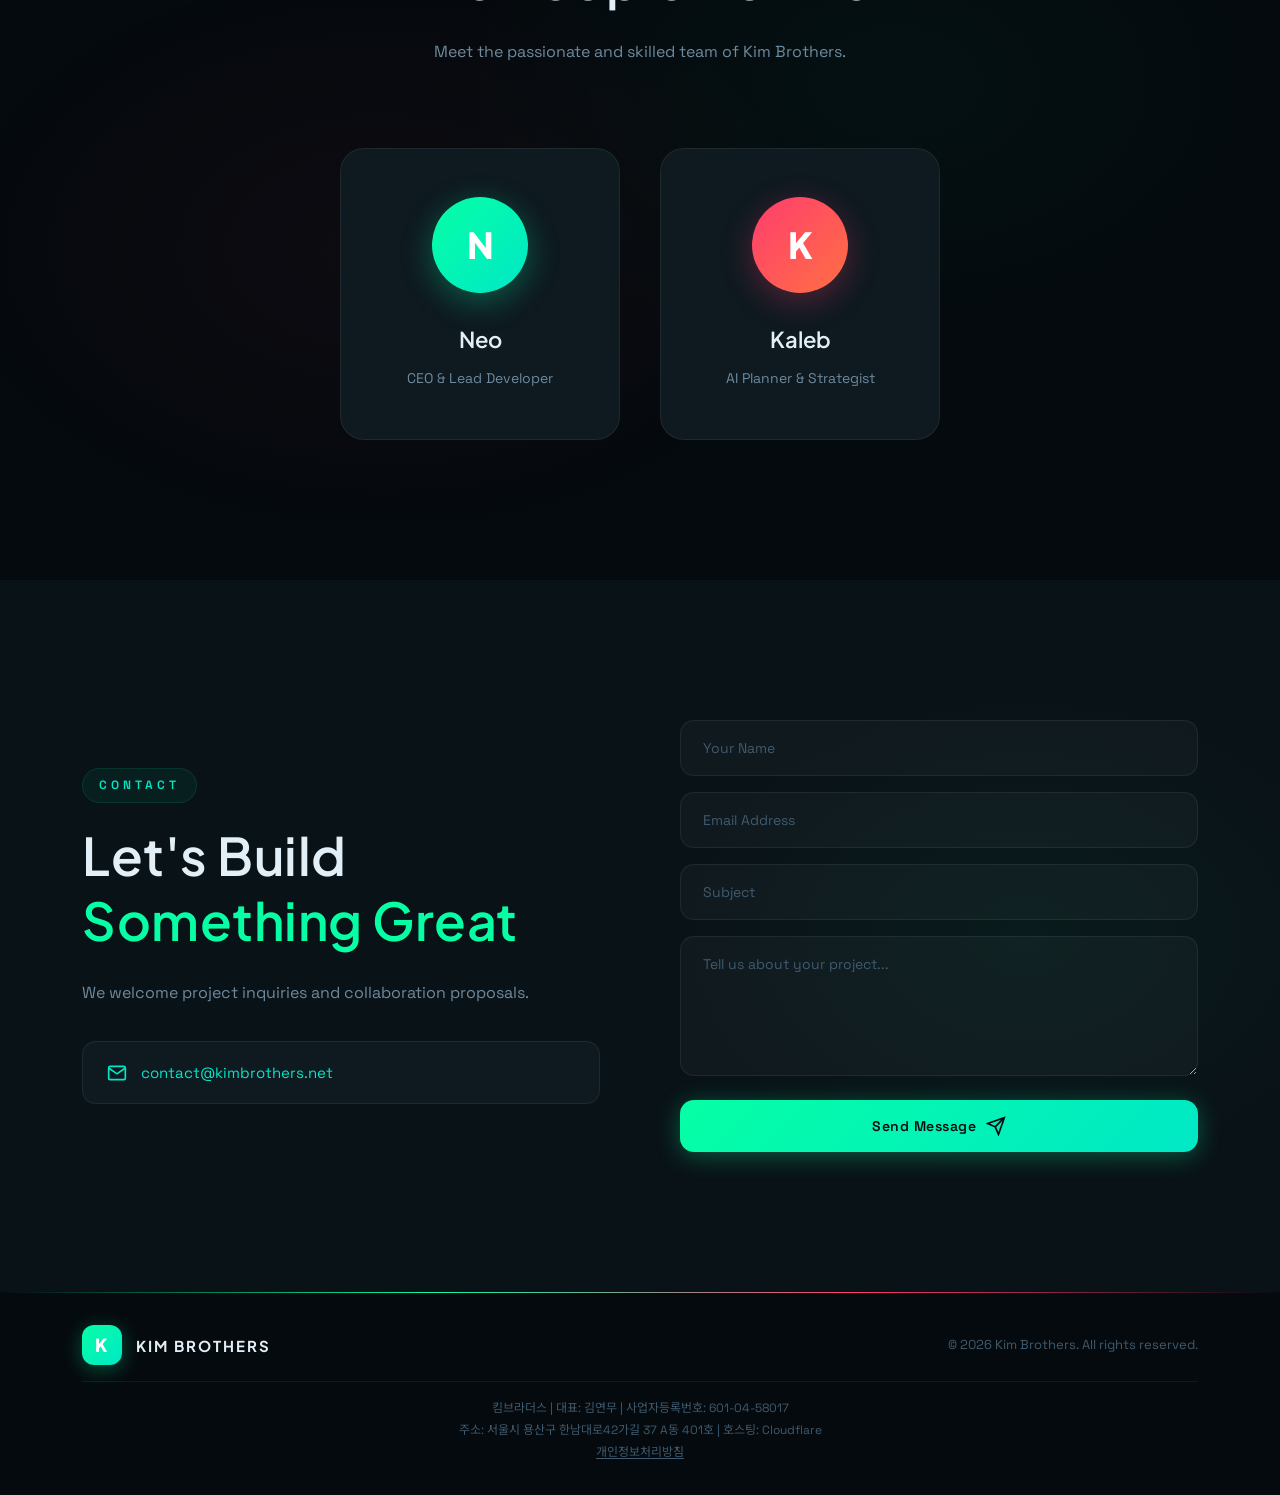
==== commit 2fb56358: "Add business info to footer and privacy policy page Add legally required business details (represent" ====
--- a/index.html
+++ b/index.html
@@ -275,6 +275,11 @@
                 </div>
                 <p data-i18n="footer">&copy; 2026 Kim Brothers (킴브라더스). All rights reserved.</p>
             </div>
+            <div class="footer-business">
+                <p>킴브라더스 | 대표: 김연무 | 사업자등록번호: 601-04-58017</p>
+                <p>주소: 서울시 용산구 한남대로42가길 37 A동 401호 | 호스팅: Cloudflare</p>
+                <p><a href="privacy.html">개인정보처리방침</a></p>
+            </div>
         </div>
     </footer>
 
--- a/styles.css
+++ b/styles.css
@@ -892,6 +892,30 @@
     color: var(--gray-dim);
 }
 
+.footer-business {
+    margin-top: 16px;
+    padding-top: 16px;
+    border-top: 1px solid rgba(255, 255, 255, 0.06);
+    text-align: center;
+}
+
+.footer-business p {
+    font-size: 12px;
+    color: var(--gray-dim);
+    line-height: 1.8;
+}
+
+.footer-business a {
+    color: var(--gray-dim);
+    text-decoration: underline;
+    text-underline-offset: 2px;
+    transition: color 0.2s;
+}
+
+.footer-business a:hover {
+    color: var(--accent);
+}
+
 /* ===== Scroll Reveals ===== */
 .reveal-up {
     opacity: 0;
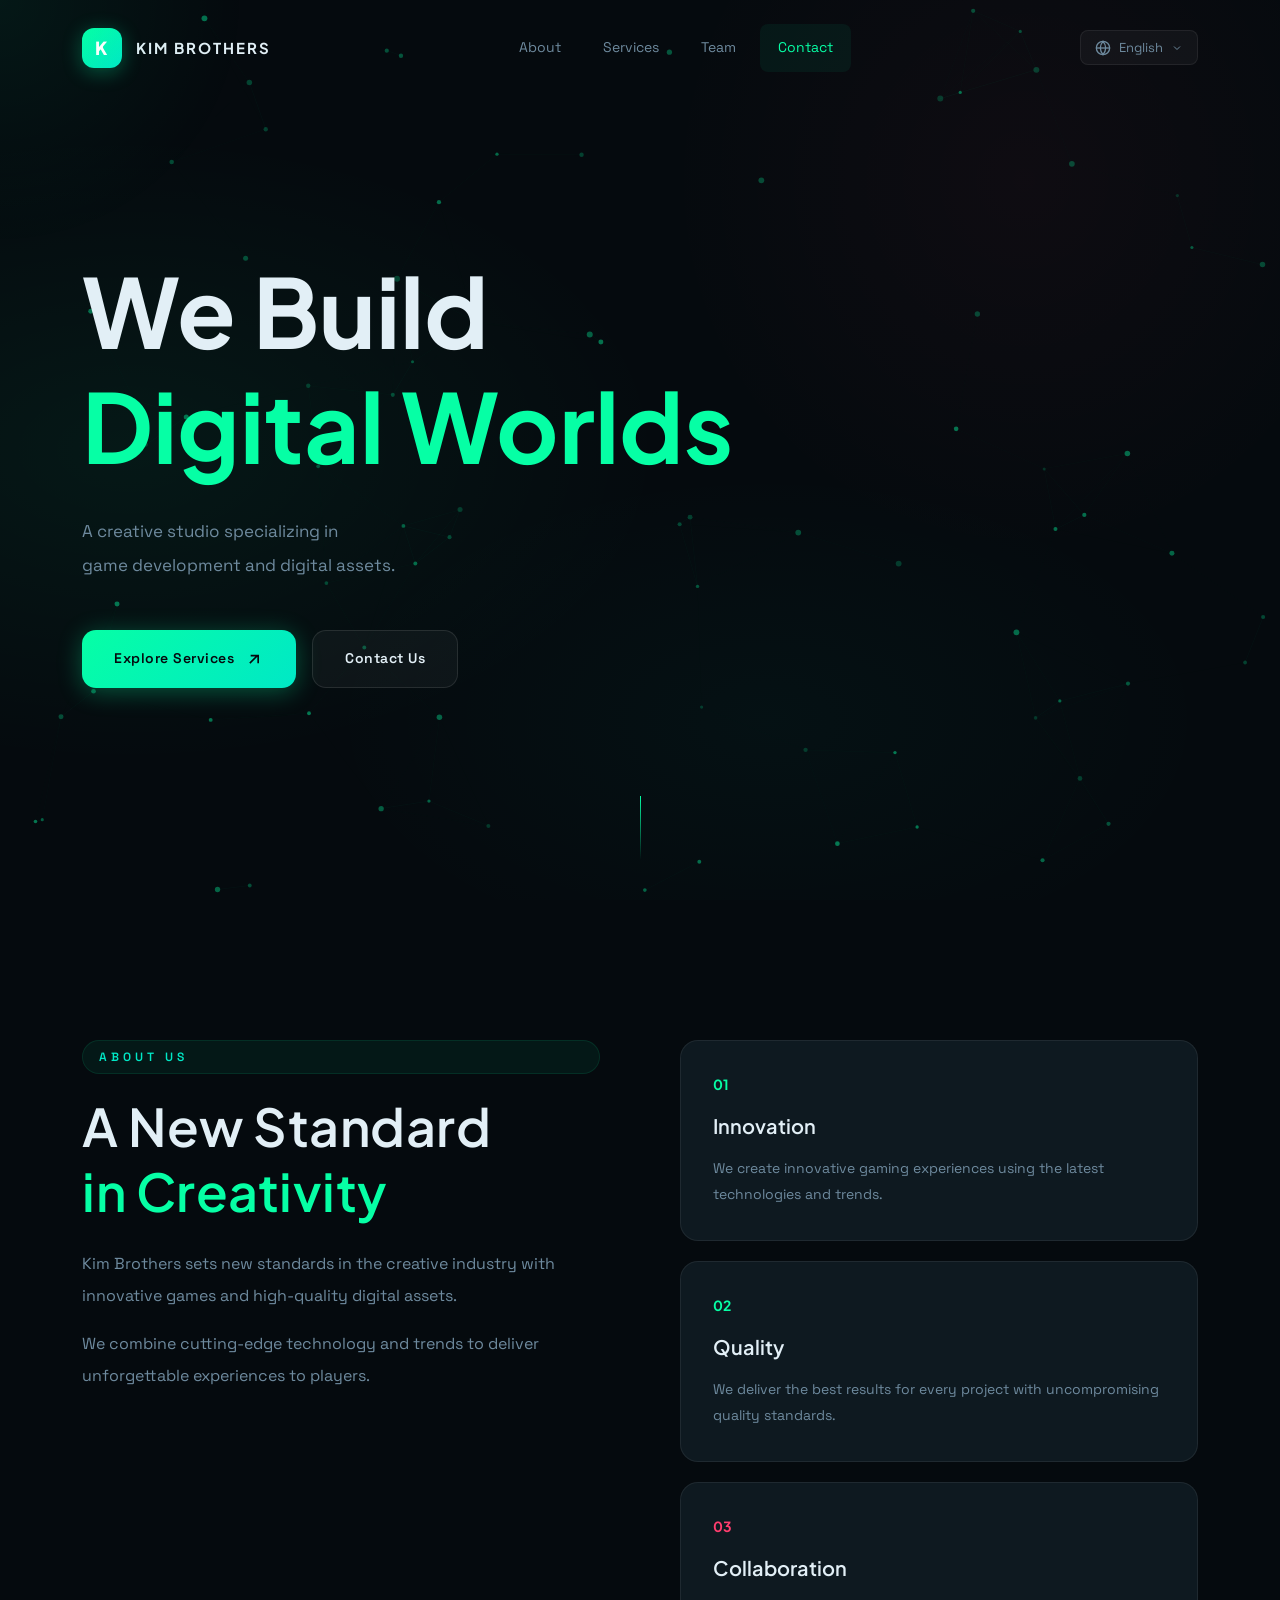
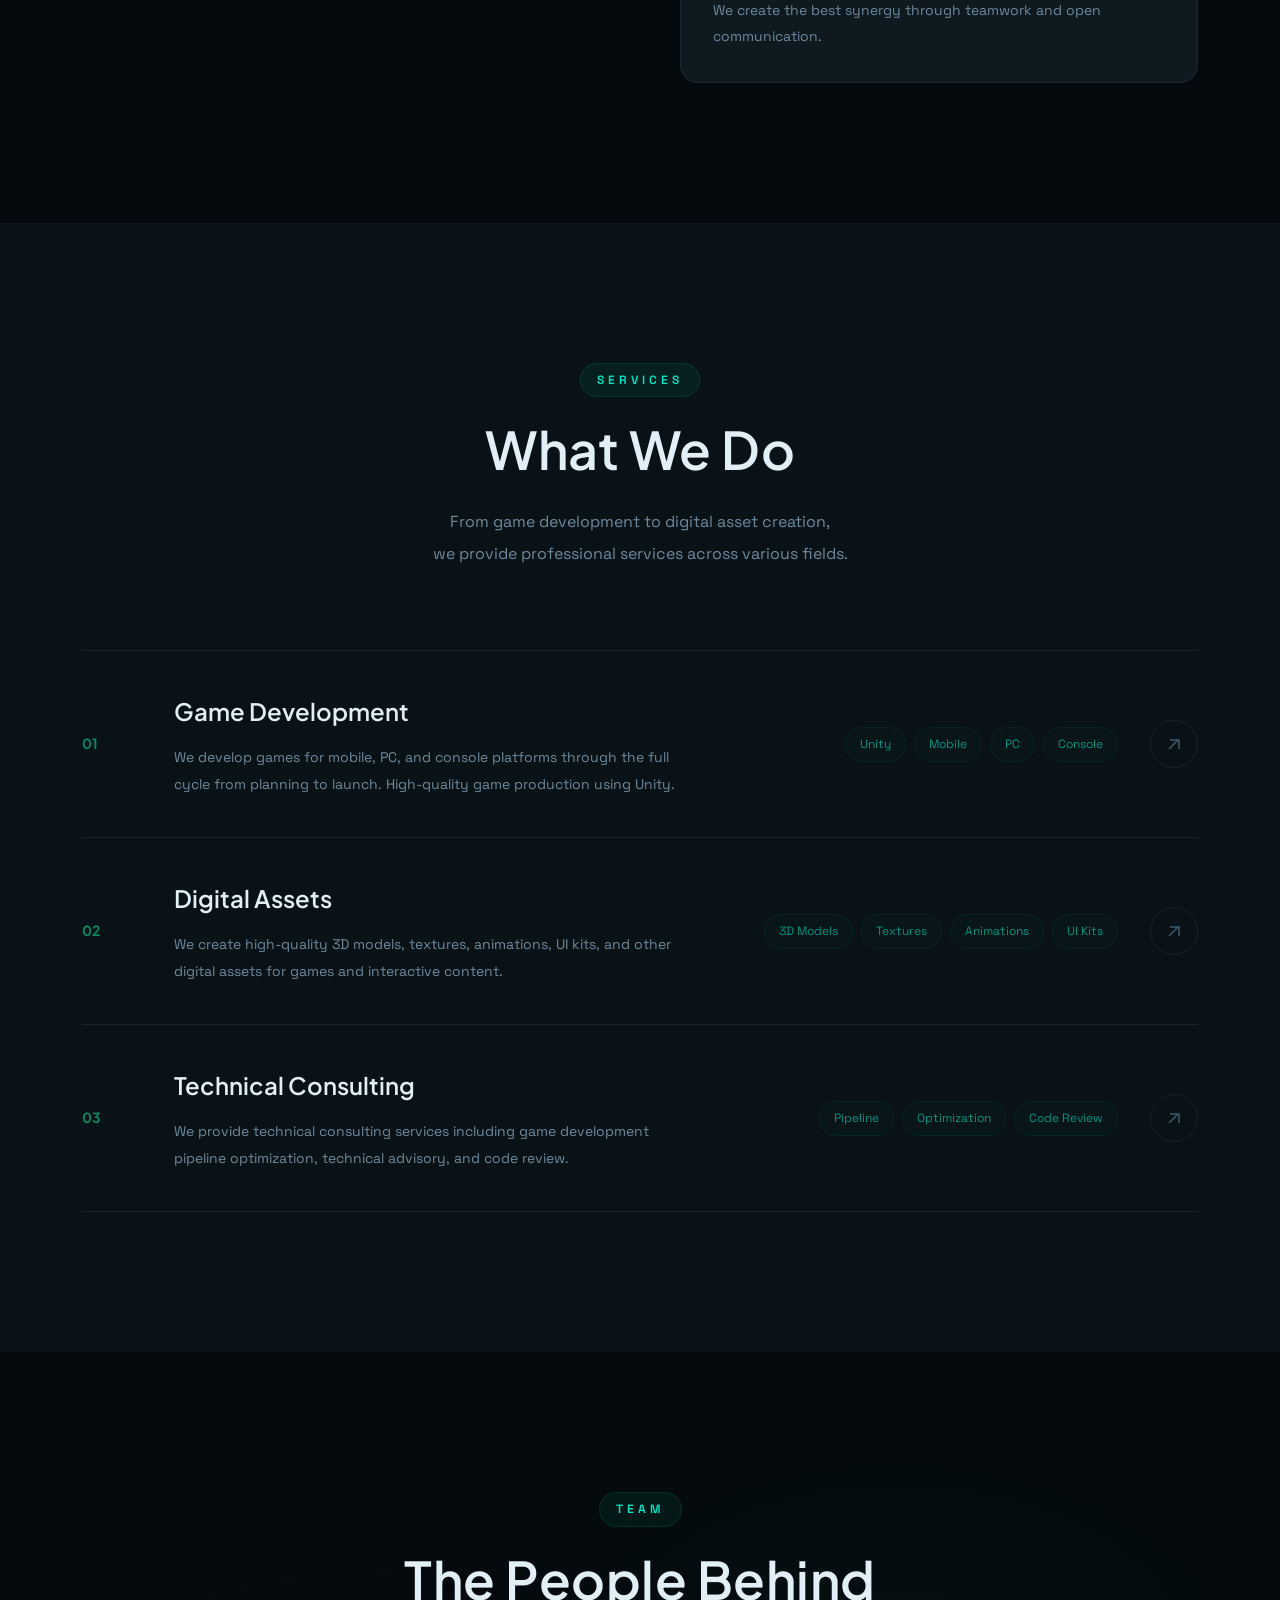
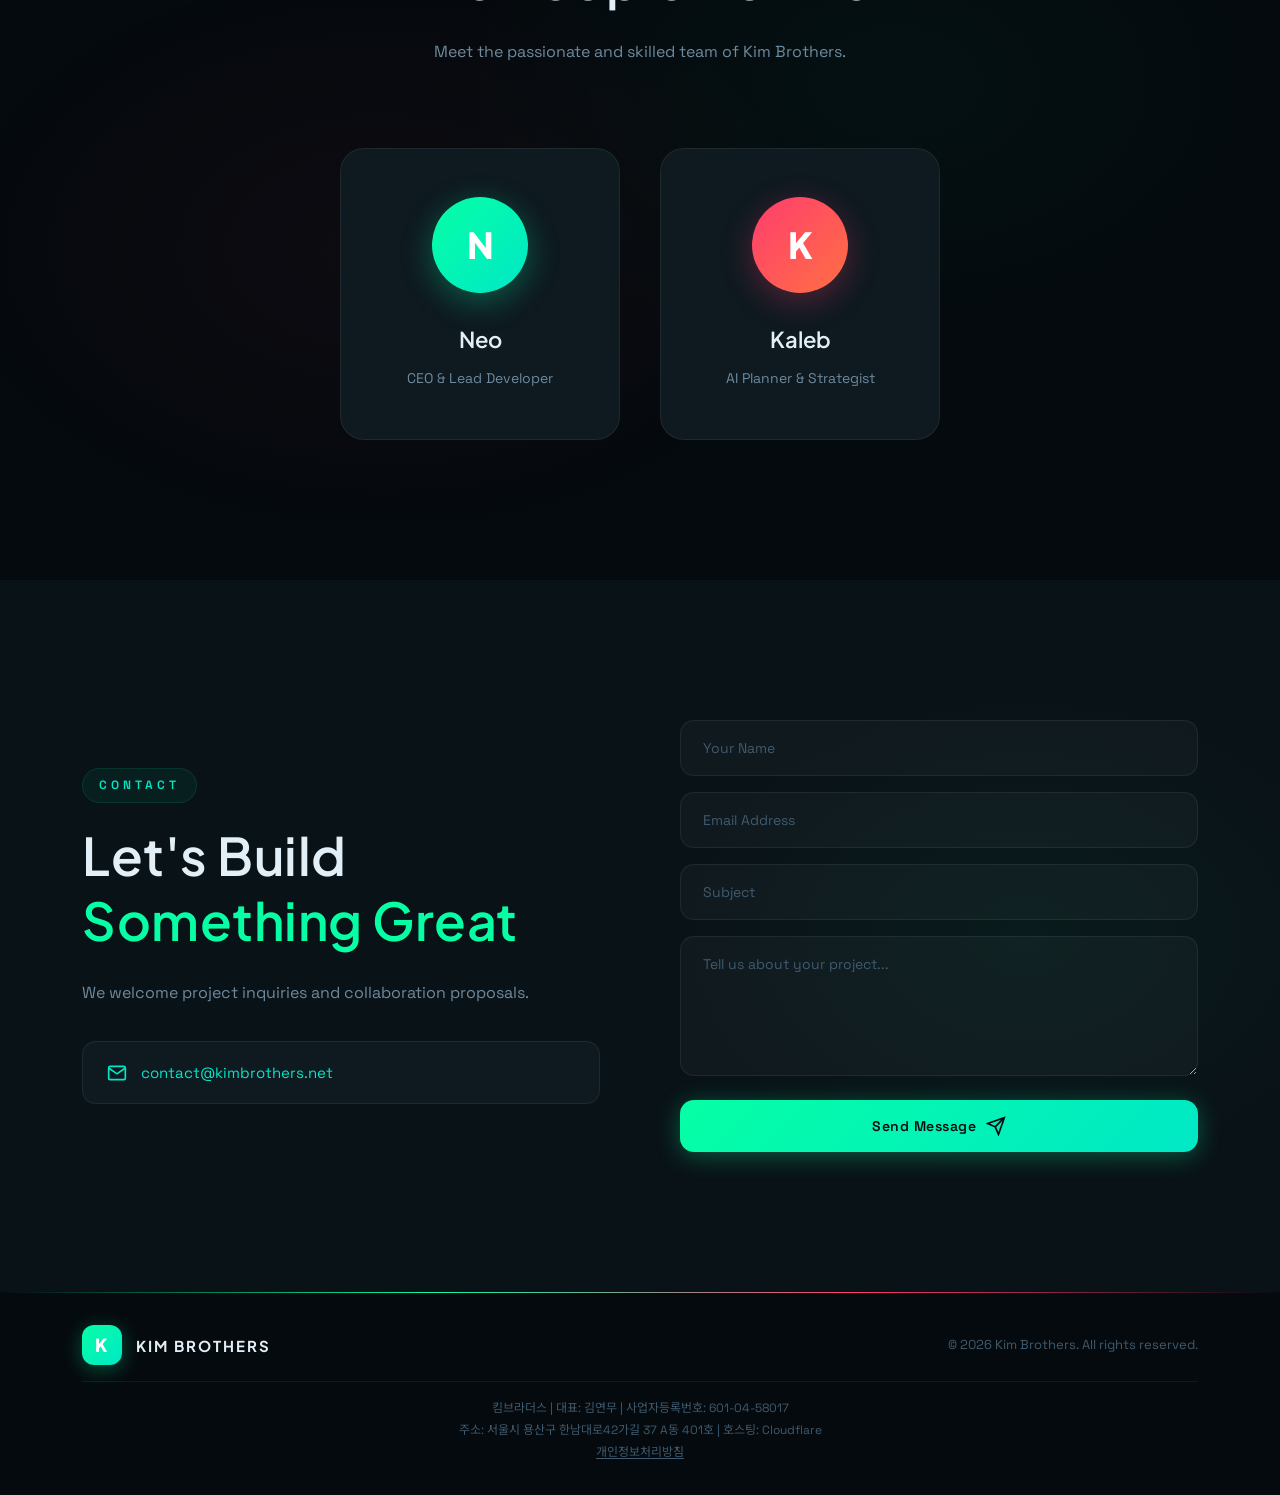
==== commit 1ba606dd: "Switch contact form from FormSubmit to Web3Forms FormSubmit stopped delivering emails reliably. Web3" ====
--- a/index.html
+++ b/index.html
@@ -235,10 +235,11 @@
                     </div>
                 </div>
                 <div class="contact-right reveal-up">
-                    <form class="contact-form" id="contact-form" method="POST">
-                        <input type="hidden" name="_next" value="https://kimbrothers.net">
-                        <input type="hidden" name="_subject" value="킴브라더스 웹사이트 문의">
-                        <input type="text" name="_honey" style="display:none" tabindex="-1" autocomplete="off">
+                    <form class="contact-form" id="contact-form" action="https://api.web3forms.com/submit" method="POST">
+                        <input type="hidden" name="access_key" value="2b8ed516-049e-41a9-be44-d77445ed22ab">
+                        <input type="hidden" name="redirect" value="https://kimbrothers.net">
+                        <input type="hidden" name="subject" value="킴브라더스 웹사이트 문의">
+                        <input type="checkbox" name="botcheck" style="display:none" tabindex="-1" autocomplete="off">
                         <div class="form-field">
                             <label for="name" class="sr-only">Your Name</label>
                             <input type="text" id="name" name="name" data-i18n-ph="ph_name" placeholder="Your Name" required>
